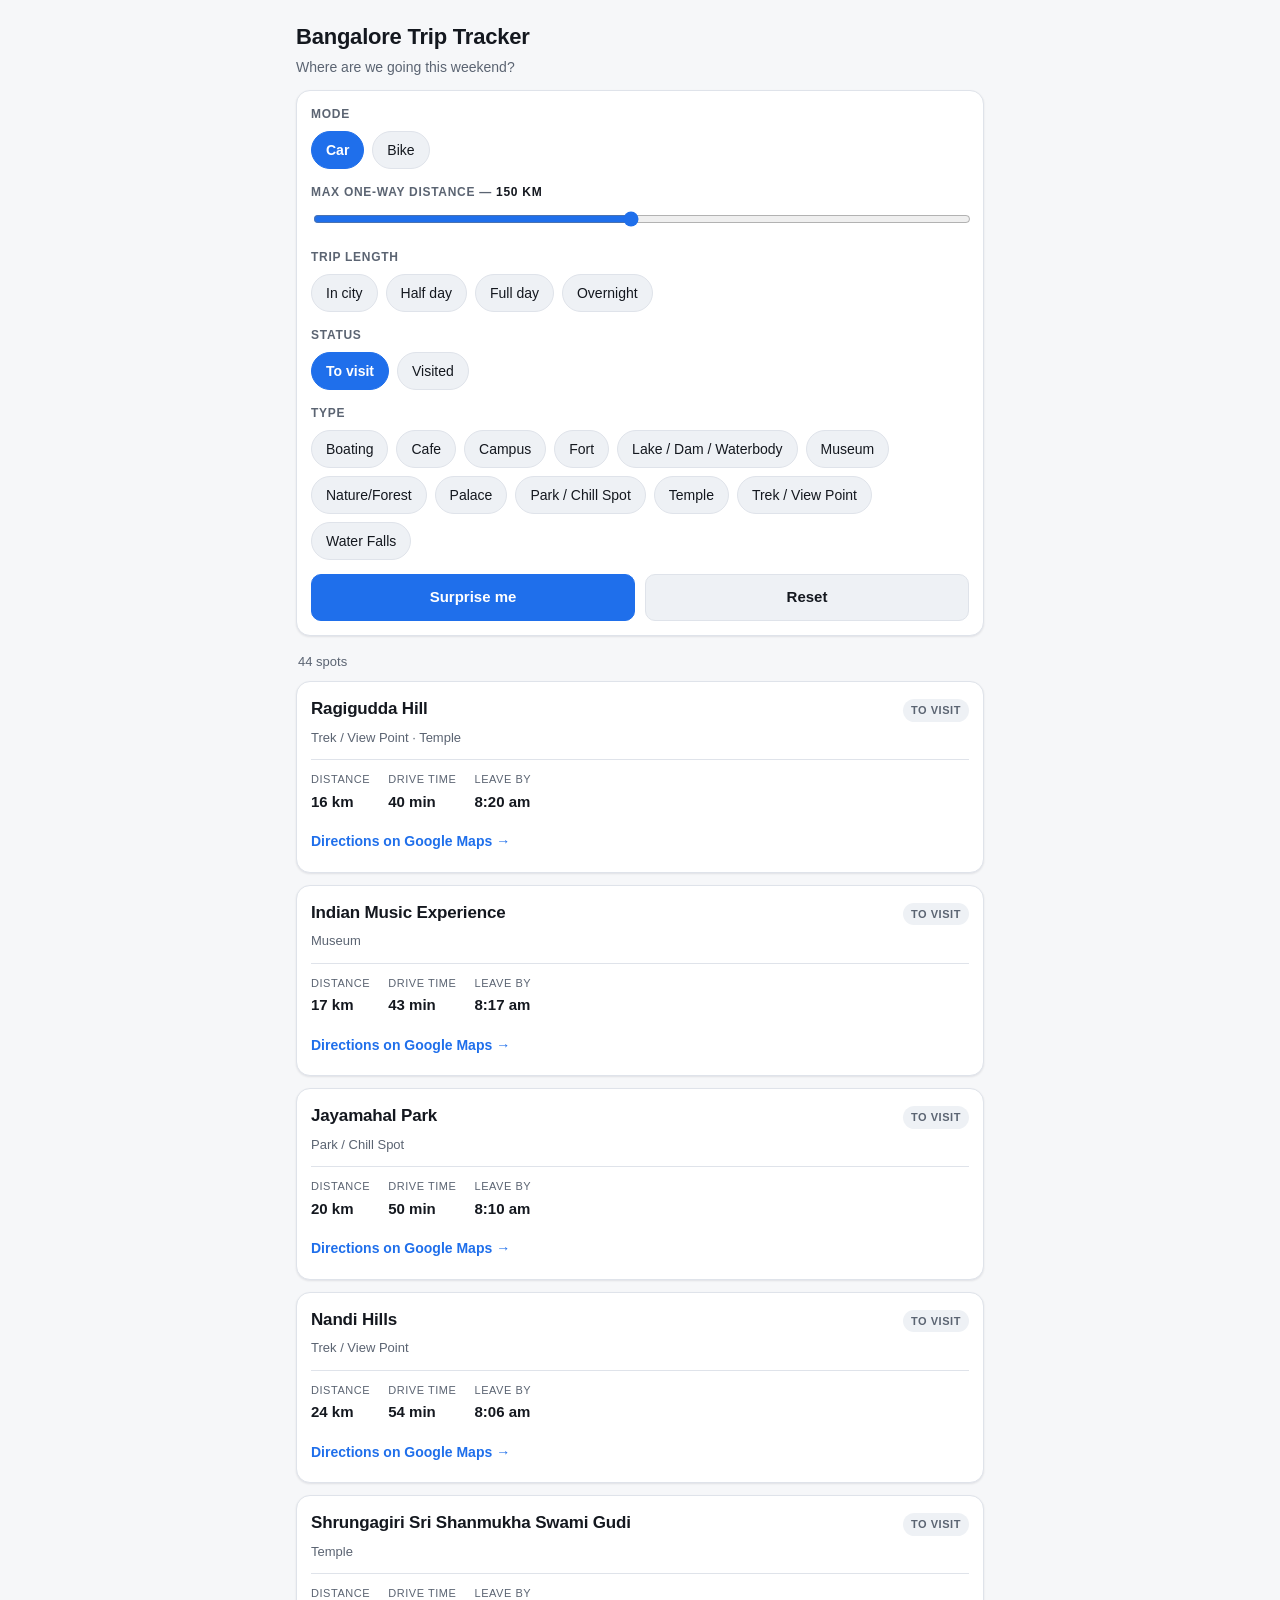
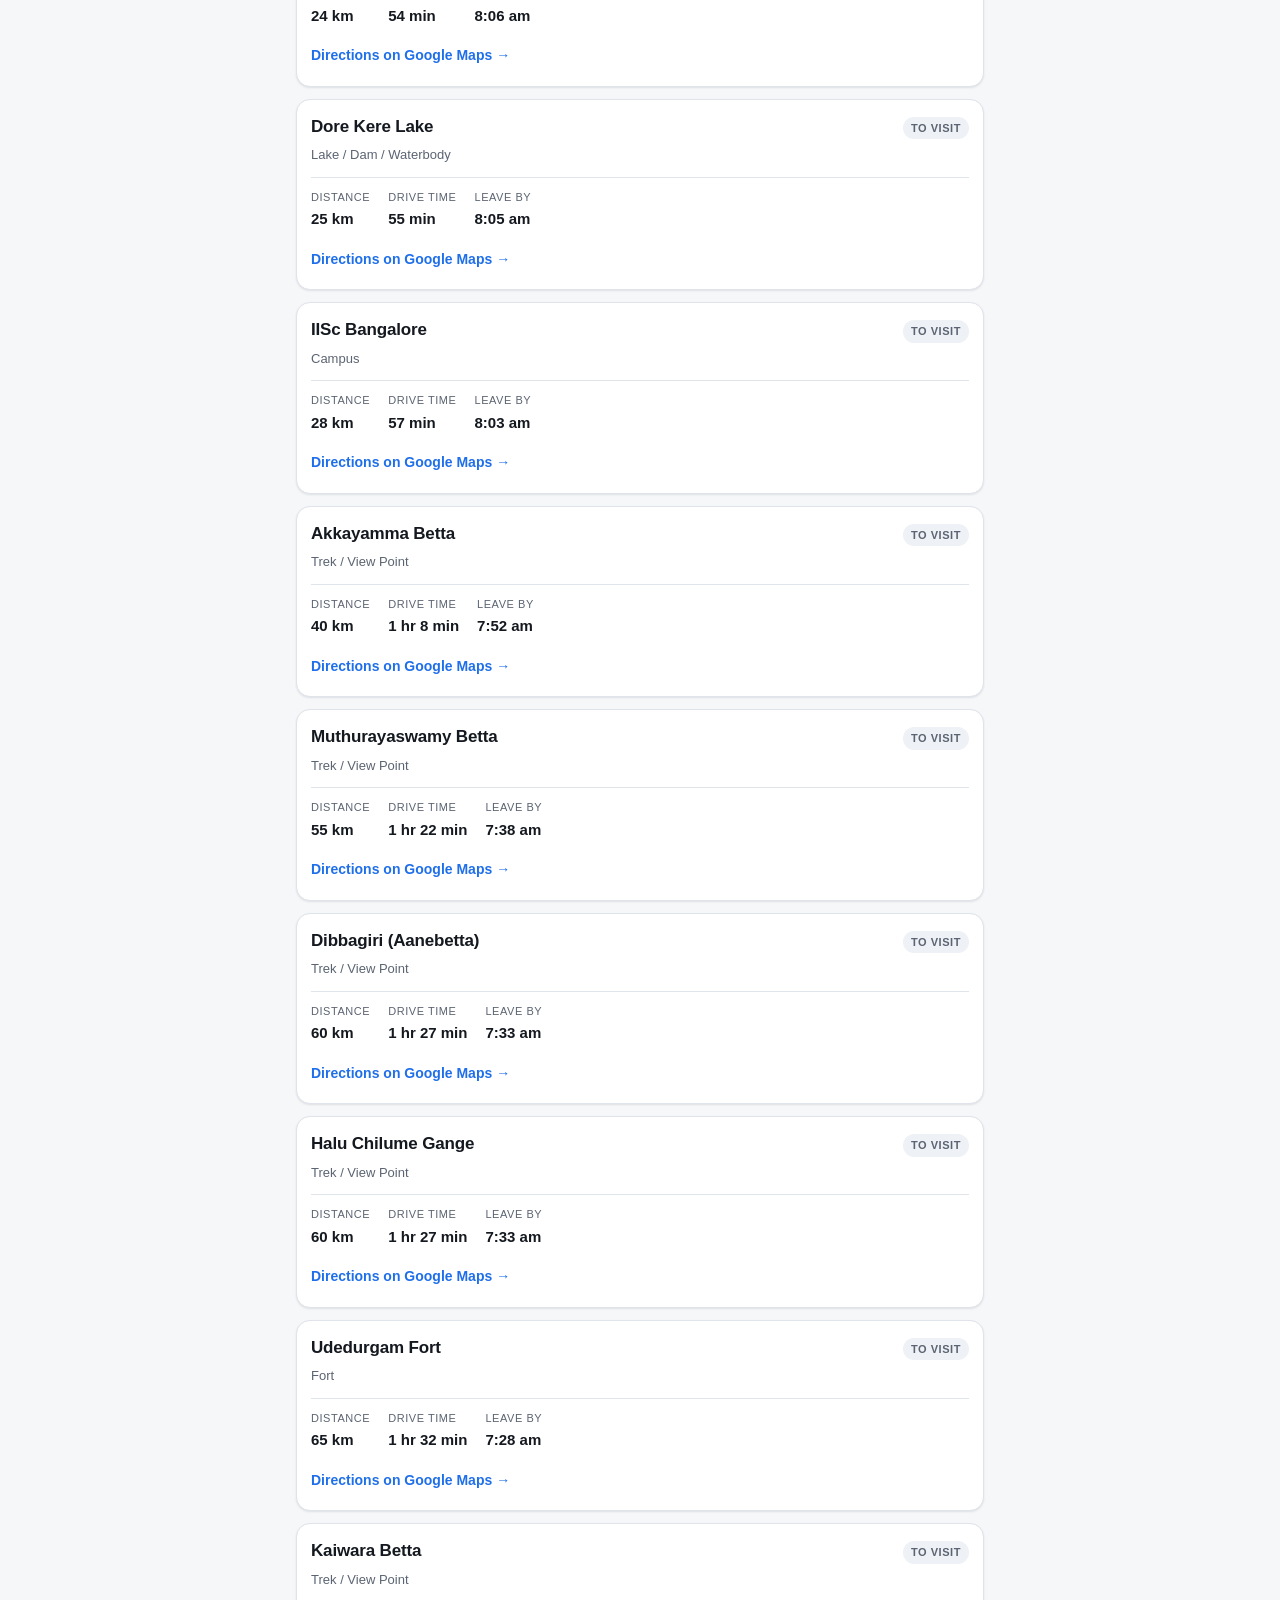
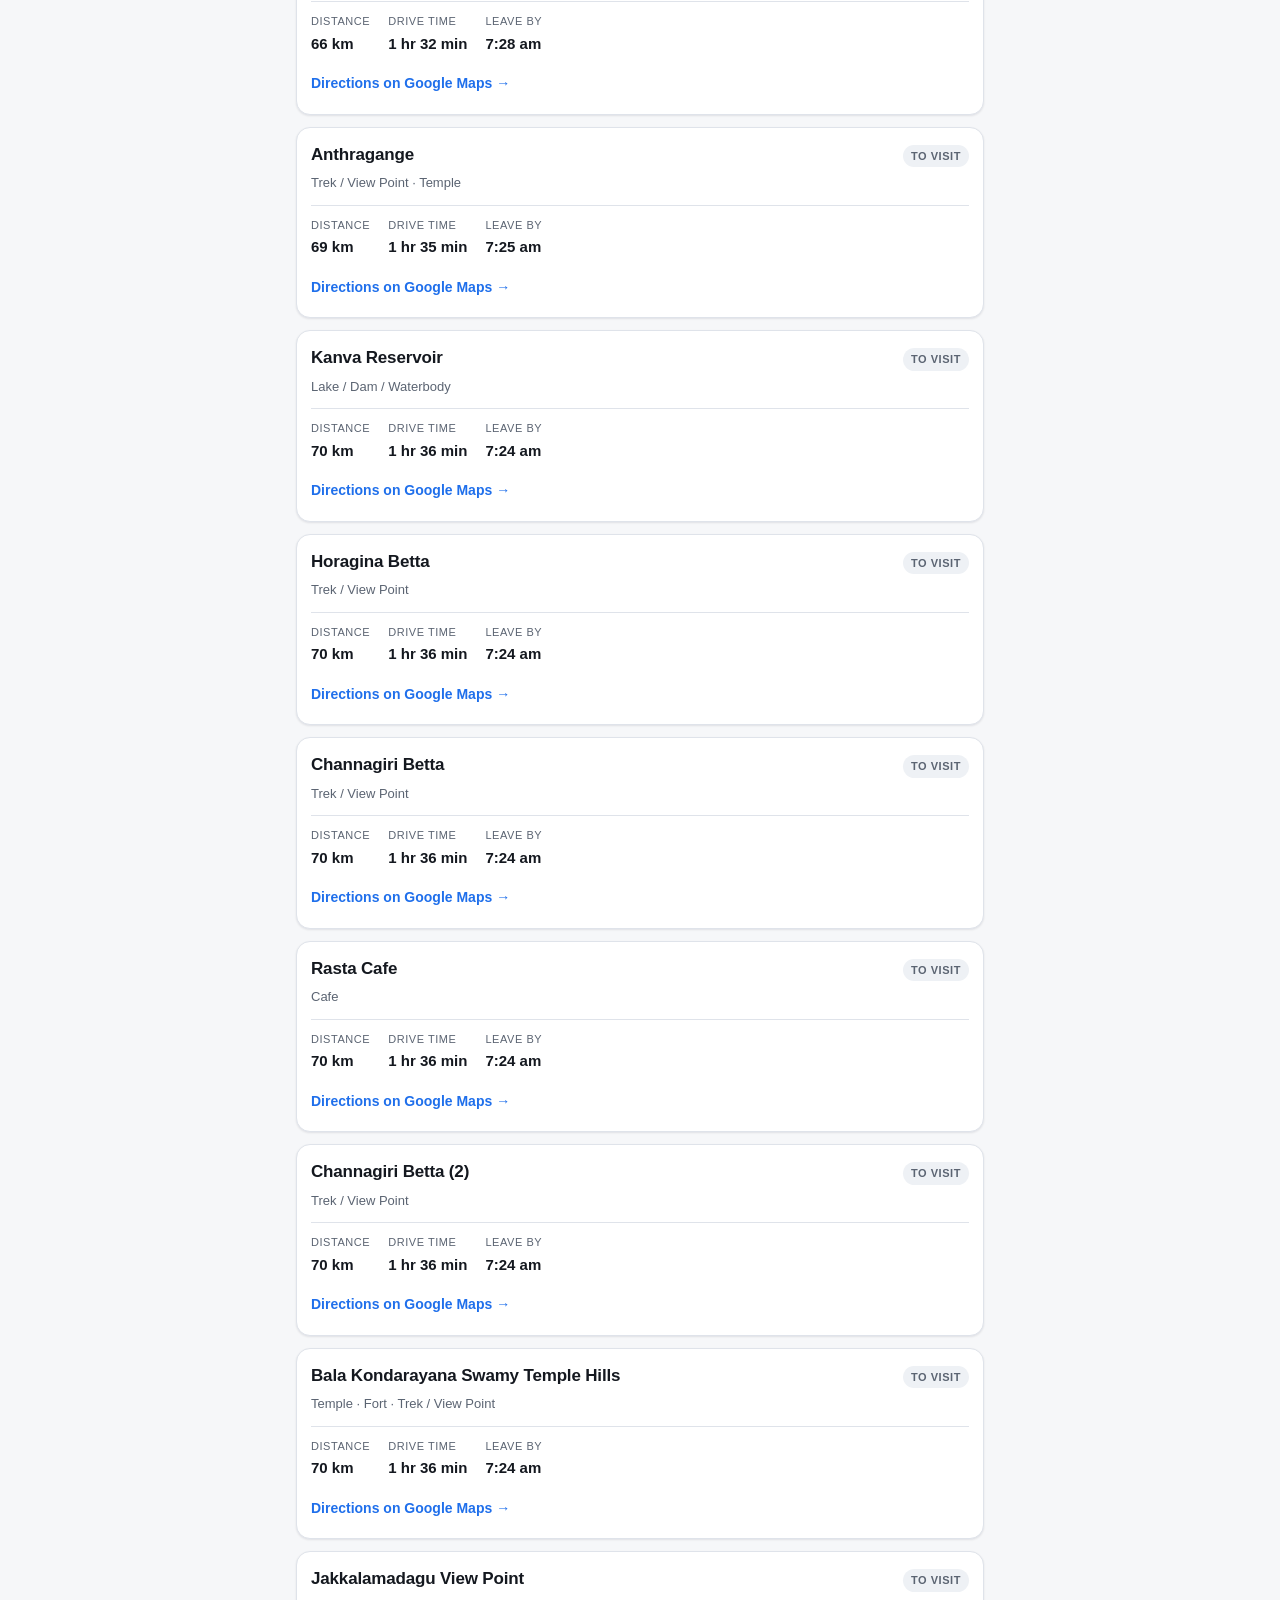
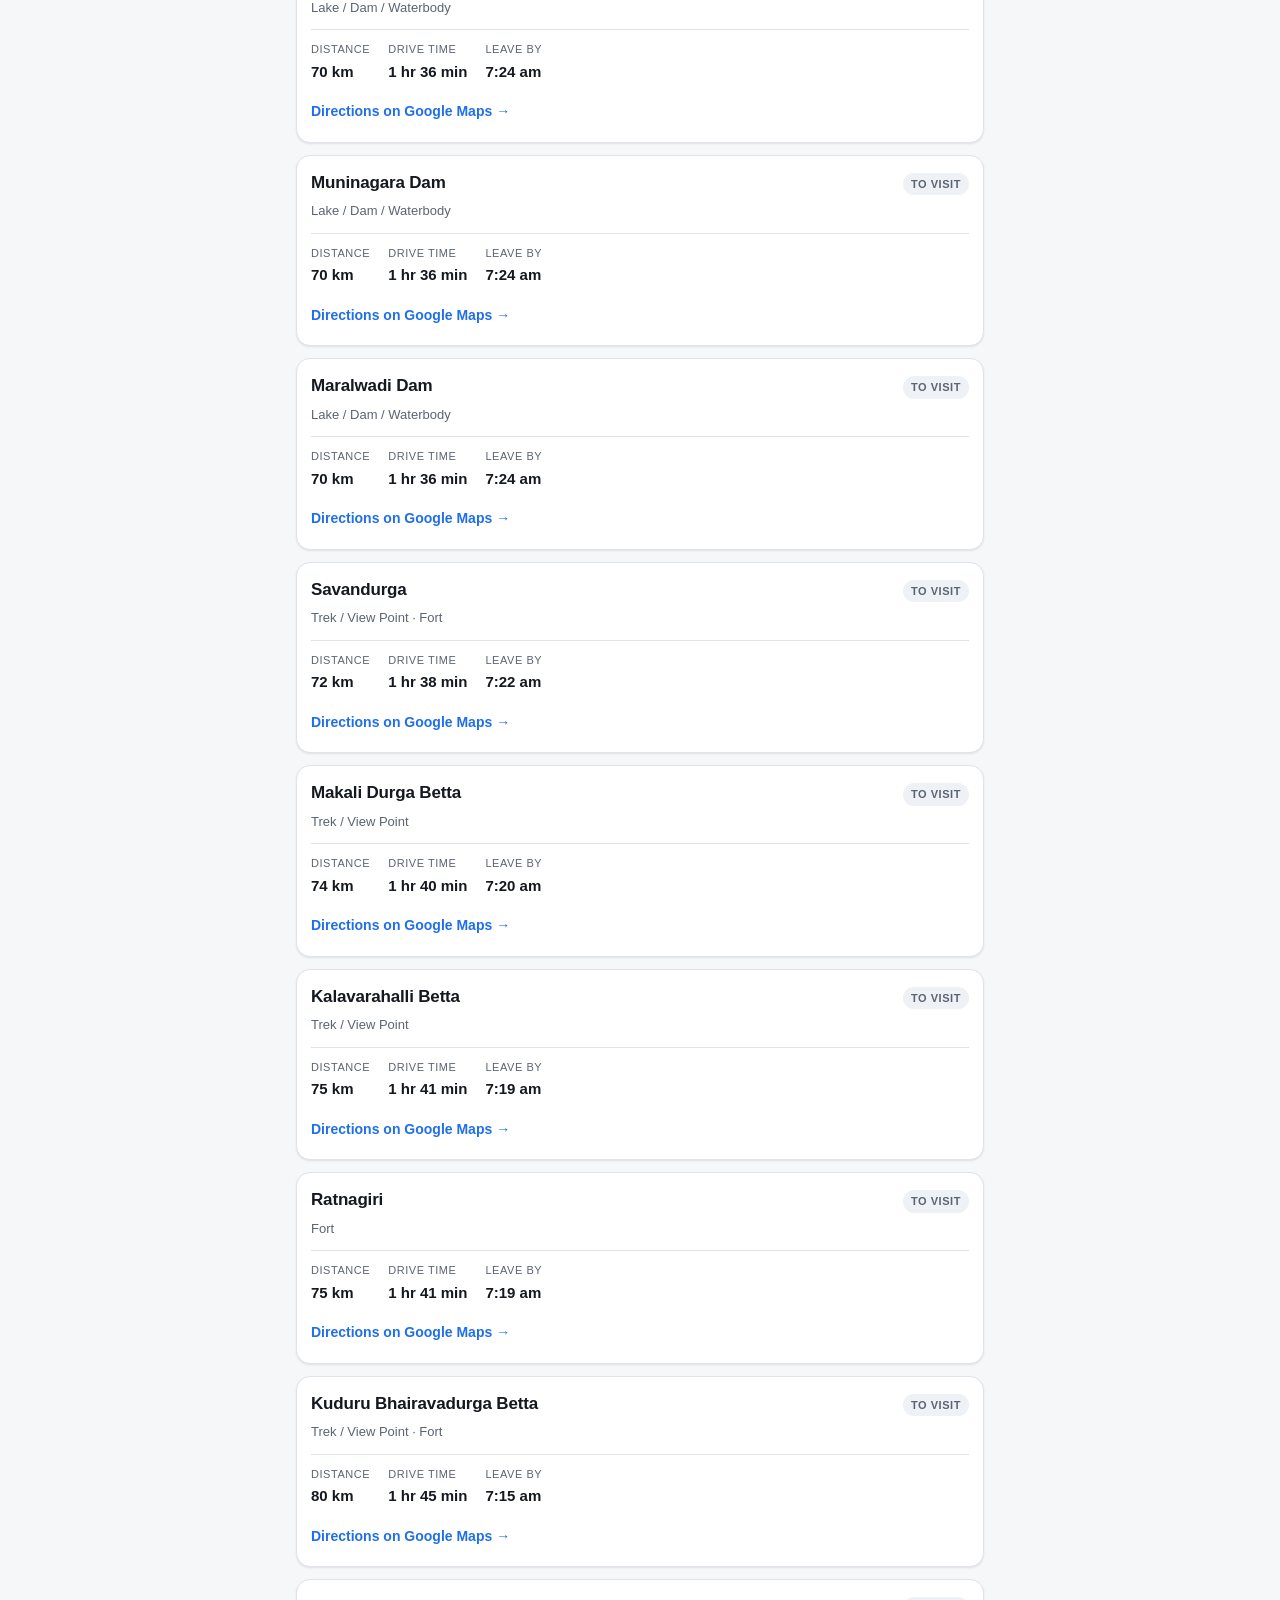
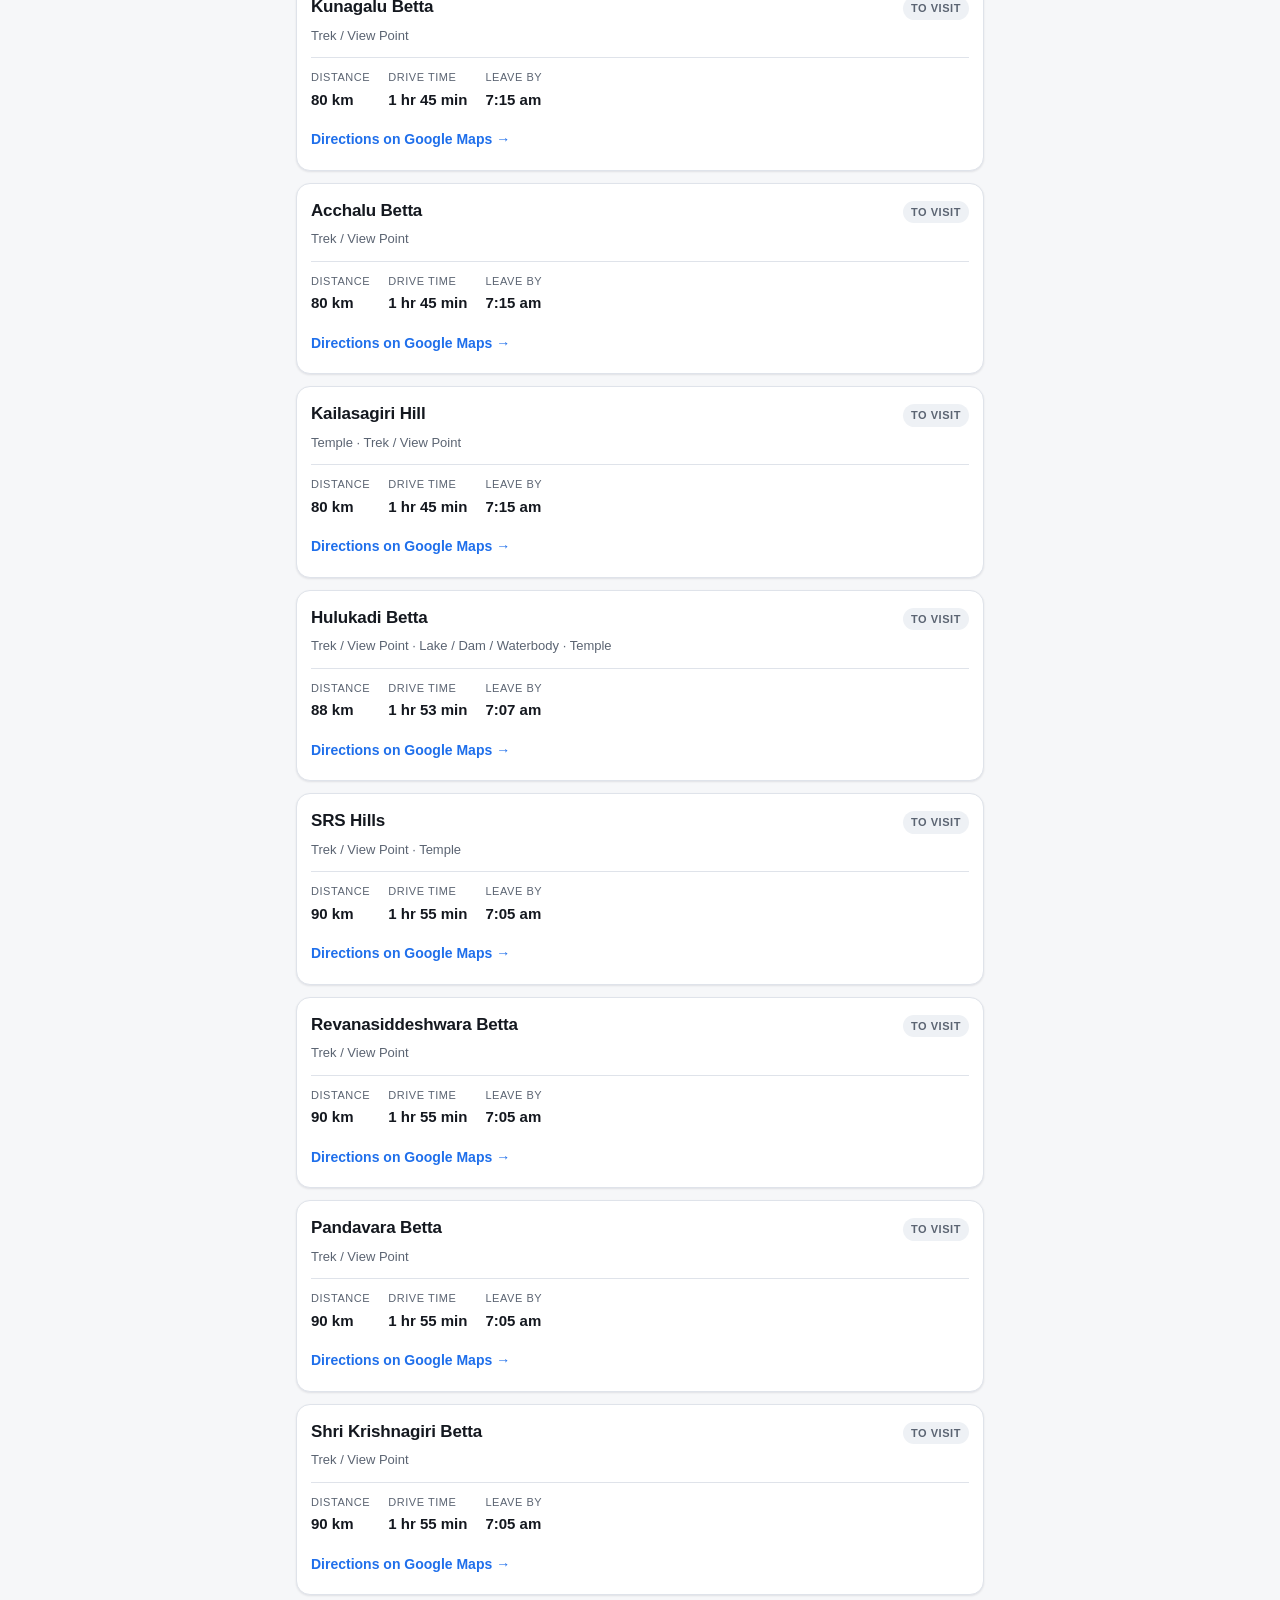
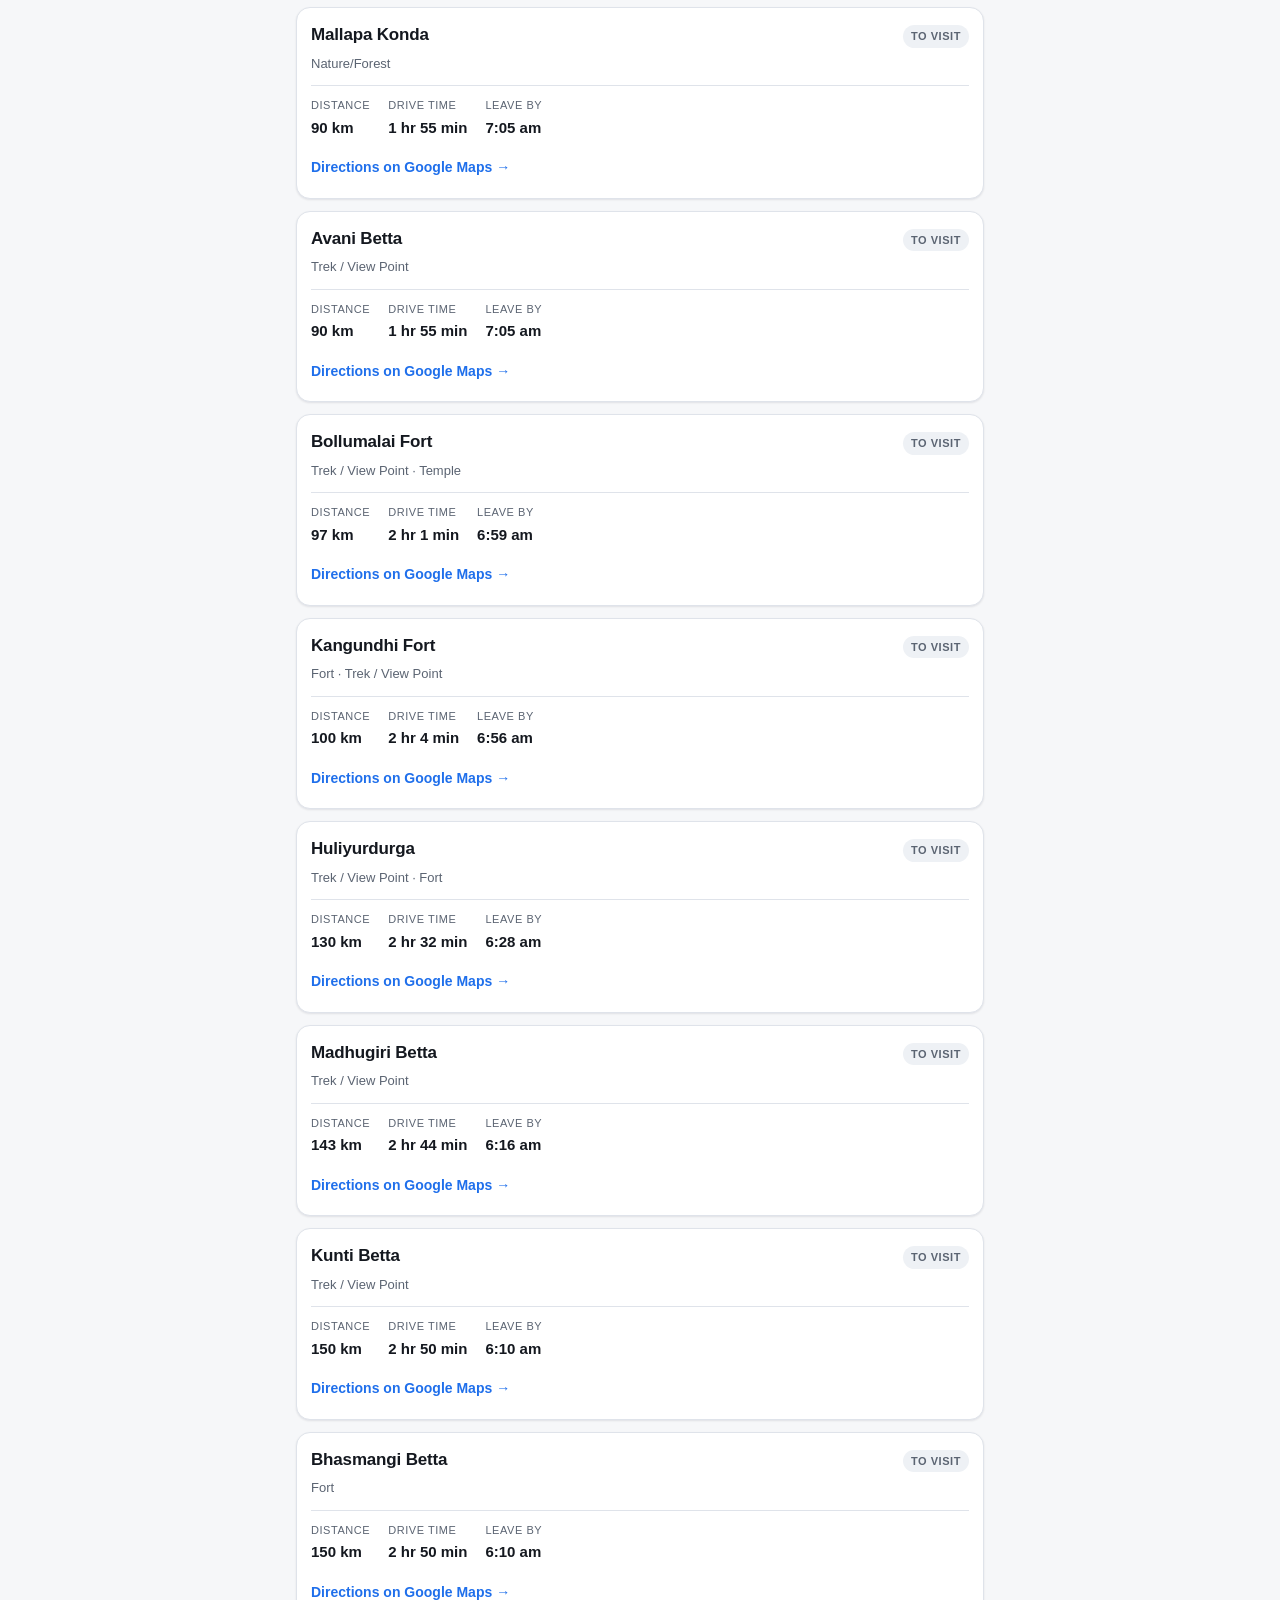
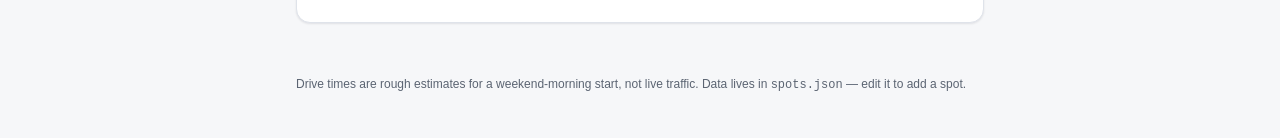
==== index.html @ 86e5db60 "Add mobile-friendly trip planner web app Static single-page app reading spots.json: car/bike mode pi" ====
<!doctype html>
<html lang="en">
<head>
<meta charset="utf-8">
<meta name="viewport" content="width=device-width, initial-scale=1, viewport-fit=cover">
<title>Bangalore Trip Tracker</title>
<meta name="description" content="Pick a day trip or weekend spot around Bangalore.">
<meta name="theme-color" content="#0f172a">
<style>
  :root {
    --bg: #f6f7f9;
    --surface: #ffffff;
    --surface-2: #eef1f5;
    --text: #14181f;
    --muted: #5b6472;
    --border: #dfe3ea;
    --accent: #1f6feb;
    --accent-text: #ffffff;
    --visited: #0f7b52;
    --visited-bg: #e3f5ec;
    --shadow: 0 1px 2px rgba(16, 24, 40, .06), 0 1px 3px rgba(16, 24, 40, .04);
  }
  @media (prefers-color-scheme: dark) {
    :root {
      --bg: #0f1115;
      --surface: #171a21;
      --surface-2: #21252e;
      --text: #e8ebf0;
      --muted: #9aa4b2;
      --border: #2b303a;
      --accent: #4c8dff;
      --accent-text: #0b0d11;
      --visited: #5fd6a4;
      --visited-bg: #14301f;
      --shadow: none;
    }
  }

  * { box-sizing: border-box; }
  html { -webkit-text-size-adjust: 100%; }
  body {
    margin: 0;
    background: var(--bg);
    color: var(--text);
    font: 16px/1.5 -apple-system, BlinkMacSystemFont, "Segoe UI", Roboto, "Helvetica Neue", Arial, sans-serif;
    padding-bottom: env(safe-area-inset-bottom);
  }

  header {
    padding: 20px 16px 12px;
    max-width: 720px;
    margin: 0 auto;
  }
  h1 { font-size: 22px; margin: 0 0 4px; letter-spacing: -.01em; }
  .sub { color: var(--muted); font-size: 14px; margin: 0; }

  main { max-width: 720px; margin: 0 auto; padding: 0 16px 40px; }

  .panel {
    background: var(--surface);
    border: 1px solid var(--border);
    border-radius: 14px;
    padding: 14px;
    margin-bottom: 16px;
    box-shadow: var(--shadow);
  }

  .field { margin-bottom: 14px; }
  .field:last-child { margin-bottom: 0; }
  .label {
    display: block;
    font-size: 12px;
    font-weight: 600;
    text-transform: uppercase;
    letter-spacing: .06em;
    color: var(--muted);
    margin-bottom: 8px;
  }

  .chips { display: flex; flex-wrap: wrap; gap: 8px; }
  .chip {
    appearance: none;
    font: inherit;
    font-size: 14px;
    line-height: 1;
    padding: 9px 14px;
    border-radius: 999px;
    border: 1px solid var(--border);
    background: var(--surface-2);
    color: var(--text);
    cursor: pointer;
    min-height: 38px;
  }
  .chip[aria-pressed="true"] {
    background: var(--accent);
    border-color: var(--accent);
    color: var(--accent-text);
    font-weight: 600;
  }
  .chip:focus-visible { outline: 2px solid var(--accent); outline-offset: 2px; }

  .row { display: flex; gap: 10px; flex-wrap: wrap; align-items: center; }
  .row > * { flex: 1 1 auto; }

  input[type="range"] { width: 100%; accent-color: var(--accent); }
  .range-val { font-variant-numeric: tabular-nums; font-weight: 600; color: var(--text); }

  .actions { display: flex; gap: 10px; }
  .btn {
    appearance: none;
    font: inherit;
    font-weight: 600;
    font-size: 15px;
    padding: 11px 16px;
    border-radius: 10px;
    border: 1px solid var(--border);
    background: var(--surface-2);
    color: var(--text);
    cursor: pointer;
    flex: 1;
    min-height: 44px;
  }
  .btn.primary { background: var(--accent); border-color: var(--accent); color: var(--accent-text); }
  .btn:focus-visible { outline: 2px solid var(--accent); outline-offset: 2px; }

  .count { font-size: 13px; color: var(--muted); margin: 0 0 10px 2px; }

  .cards { display: grid; gap: 12px; }

  .card {
    background: var(--surface);
    border: 1px solid var(--border);
    border-radius: 14px;
    padding: 14px;
    box-shadow: var(--shadow);
  }
  .card.pick { border-color: var(--accent); border-width: 2px; }

  .card-head { display: flex; gap: 10px; align-items: baseline; justify-content: space-between; }
  .card h2 { font-size: 17px; margin: 0; letter-spacing: -.01em; }
  .status {
    font-size: 11px;
    font-weight: 700;
    text-transform: uppercase;
    letter-spacing: .05em;
    padding: 3px 8px;
    border-radius: 999px;
    background: var(--surface-2);
    color: var(--muted);
    white-space: nowrap;
    flex: none;
  }
  .status.visited { background: var(--visited-bg); color: var(--visited); }

  .types { color: var(--muted); font-size: 13px; margin: 6px 0 0; }

  .stats {
    display: flex;
    gap: 18px;
    margin: 12px 0 0;
    padding: 11px 0 0;
    border-top: 1px solid var(--border);
    flex-wrap: wrap;
  }
  .stat { min-width: 0; }
  .stat .k {
    display: block;
    font-size: 11px;
    text-transform: uppercase;
    letter-spacing: .05em;
    color: var(--muted);
    margin-bottom: 2px;
  }
  .stat .v { font-size: 15px; font-weight: 600; font-variant-numeric: tabular-nums; }

  .notes { margin: 10px 0 0; font-size: 14px; color: var(--muted); }

  .maps {
    display: inline-flex;
    align-items: center;
    gap: 6px;
    margin-top: 12px;
    font-size: 14px;
    font-weight: 600;
    color: var(--accent);
    text-decoration: none;
    min-height: 32px;
  }
  .maps:hover { text-decoration: underline; }

  .empty, .error {
    text-align: center;
    padding: 32px 16px;
    color: var(--muted);
    font-size: 15px;
  }
  .error { color: #c2410c; }

  footer {
    max-width: 720px;
    margin: 0 auto;
    padding: 0 16px 32px;
    font-size: 12px;
    color: var(--muted);
    line-height: 1.6;
  }
</style>
</head>
<body>

<header>
  <h1>Bangalore Trip Tracker</h1>
  <p class="sub">Where are we going this weekend?</p>
</header>

<main>
  <div class="panel">
    <div class="field">
      <span class="label" id="lbl-mode">Mode</span>
      <div class="chips" id="mode" role="group" aria-labelledby="lbl-mode"></div>
    </div>

    <div class="field">
      <label class="label" for="dist">
        Max one-way distance — <span class="range-val" id="dist-val">150 km</span>
      </label>
      <input type="range" id="dist" min="10" max="300" step="10" value="150">
    </div>

    <div class="field">
      <span class="label" id="lbl-band">Trip length</span>
      <div class="chips" id="band" role="group" aria-labelledby="lbl-band"></div>
    </div>

    <div class="field">
      <span class="label" id="lbl-status">Status</span>
      <div class="chips" id="status" role="group" aria-labelledby="lbl-status"></div>
    </div>

    <div class="field">
      <span class="label" id="lbl-type">Type</span>
      <div class="chips" id="type" role="group" aria-labelledby="lbl-type"></div>
    </div>

    <div class="field actions">
      <button class="btn primary" id="surprise" type="button">Surprise me</button>
      <button class="btn" id="reset" type="button">Reset</button>
    </div>
  </div>

  <p class="count" id="count" role="status" aria-live="polite"></p>
  <div class="cards" id="cards"></div>
</main>

<footer>
  <p>
    Drive times are rough estimates for a weekend-morning start, not live traffic.
    Data lives in <code>spots.json</code> — edit it to add a spot.
  </p>
</footer>

<script>
(function () {
  "use strict";

  // Effective average speeds (km/h) for a weekend-morning start.
  // The first CITY_KM is city crawl; past that the highway opens up.
  // Bikes win in the city, cars win on the highway.
  var SPEEDS = {
    car:  { city: 24, highway: 65 },
    bike: { city: 30, highway: 50 }
  };
  var CITY_KM = 20;

  var BANDS = [
    { id: "in-city",  label: "In city" },
    { id: "half-day", label: "Half day" },
    { id: "full-day", label: "Full day" },
    { id: "overnight", label: "Overnight" }
  ];

  var state = {
    mode: "car",
    maxDist: 150,
    bands: new Set(),
    statuses: new Set(["to-visit"]),
    types: new Set(),
    pick: null
  };

  var spots = [];

  var el = {
    mode: document.getElementById("mode"),
    band: document.getElementById("band"),
    status: document.getElementById("status"),
    type: document.getElementById("type"),
    dist: document.getElementById("dist"),
    distVal: document.getElementById("dist-val"),
    cards: document.getElementById("cards"),
    count: document.getElementById("count"),
    surprise: document.getElementById("surprise"),
    reset: document.getElementById("reset")
  };

  function driveMinutes(km, mode) {
    var s = SPEEDS[mode];
    var cityKm = Math.min(km, CITY_KM);
    var highwayKm = Math.max(0, km - CITY_KM);
    return Math.round((cityKm / s.city) * 60 + (highwayKm / s.highway) * 60);
  }

  function formatDuration(mins) {
    var h = Math.floor(mins / 60);
    var m = mins % 60;
    if (h === 0) return m + " min";
    if (m === 0) return h + " hr";
    return h + " hr " + m + " min";
  }

  // Work back from a 9am arrival so there's daylight at the spot.
  function leaveBy(mins) {
    var arrive = 9 * 60;
    var depart = ((arrive - mins) % 1440 + 1440) % 1440;
    var h = Math.floor(depart / 60);
    var m = depart % 60;
    var suffix = h < 12 ? "am" : "pm";
    var h12 = h % 12 === 0 ? 12 : h % 12;
    return h12 + ":" + String(m).padStart(2, "0") + " " + suffix;
  }

  function mapsUrl(spot) {
    var q = spot.maps_query || spot.name;
    // two-wheeler routing is available in India and matches bike mode.
    var travel = state.mode === "bike" ? "two-wheeler" : "driving";
    return "https://www.google.com/maps/dir/?api=1&destination=" +
           encodeURIComponent(q) + "&travelmode=" + travel;
  }

  function makeChip(label, pressed) {
    var b = document.createElement("button");
    b.type = "button";
    b.className = "chip";
    b.textContent = label;
    b.setAttribute("aria-pressed", pressed ? "true" : "false");
    return b;
  }

  function buildSingle(container, options, key) {
    container.replaceChildren();
    options.forEach(function (opt) {
      var chip = makeChip(opt.label, state[key] === opt.id);
      chip.addEventListener("click", function () {
        state[key] = opt.id;
        state.pick = null;
        syncPressed(container, options, function (o) { return state[key] === o.id; });
        render();
      });
      container.appendChild(chip);
    });
  }

  function buildMulti(container, options, set) {
    container.replaceChildren();
    options.forEach(function (opt) {
      var chip = makeChip(opt.label, set.has(opt.id));
      chip.addEventListener("click", function () {
        if (set.has(opt.id)) set.delete(opt.id); else set.add(opt.id);
        state.pick = null;
        syncPressed(container, options, function (o) { return set.has(o.id); });
        render();
      });
      container.appendChild(chip);
    });
  }

  function syncPressed(container, options, isOn) {
    Array.prototype.forEach.call(container.children, function (chip, i) {
      chip.setAttribute("aria-pressed", isOn(options[i]) ? "true" : "false");
    });
  }

  function matches(spot) {
    if (spot.distance_km > state.maxDist) return false;
    if (state.bands.size && !state.bands.has(spot.distance_band)) return false;
    if (state.statuses.size && !state.statuses.has(spot.status)) return false;
    if (state.types.size) {
      var hit = (spot.types || []).some(function (t) { return state.types.has(t); });
      if (!hit) return false;
    }
    return true;
  }

  function card(spot, isPick) {
    var mins = driveMinutes(spot.distance_km, state.mode);

    var node = document.createElement("article");
    node.className = "card" + (isPick ? " pick" : "");

    var head = document.createElement("div");
    head.className = "card-head";
    var h2 = document.createElement("h2");
    h2.textContent = spot.name;
    var status = document.createElement("span");
    status.className = "status" + (spot.status === "visited" ? " visited" : "");
    status.textContent = spot.status === "visited" ? "Visited" : "To visit";
    head.append(h2, status);

    var types = document.createElement("p");
    types.className = "types";
    types.textContent = (spot.types || []).join(" · ");

    var stats = document.createElement("div");
    stats.className = "stats";
    [
      ["Distance", spot.distance_km + " km"],
      [state.mode === "car" ? "Drive time" : "Ride time", formatDuration(mins)],
      ["Leave by", leaveBy(mins)]
    ].forEach(function (pair) {
      var s = document.createElement("div");
      s.className = "stat";
      var k = document.createElement("span");
      k.className = "k";
      k.textContent = pair[0];
      var v = document.createElement("span");
      v.className = "v";
      v.textContent = pair[1];
      s.append(k, v);
      stats.appendChild(s);
    });

    node.append(head, types, stats);

    if (spot.notes) {
      var notes = document.createElement("p");
      notes.className = "notes";
      notes.textContent = spot.notes;
      node.appendChild(notes);
    }

    var link = document.createElement("a");
    link.className = "maps";
    link.href = mapsUrl(spot);
    link.target = "_blank";
    link.rel = "noopener";
    link.textContent = "Directions on Google Maps →";
    node.appendChild(link);

    return node;
  }

  function render() {
    var list = spots.filter(matches);
    list.sort(function (a, b) { return a.distance_km - b.distance_km; });

    if (state.pick && !list.some(function (s) { return s.id === state.pick; })) {
      state.pick = null;
    }

    el.cards.replaceChildren();

    if (!list.length) {
      el.count.textContent = "";
      var empty = document.createElement("p");
      empty.className = "empty";
      empty.textContent = "No spots match. Try widening the distance or clearing a filter.";
      el.cards.appendChild(empty);
      return;
    }

    if (state.pick) {
      var picked = list.find(function (s) { return s.id === state.pick; });
      el.count.textContent = "Your pick — " + list.length + " matched";
      el.cards.appendChild(card(picked, true));
      return;
    }

    el.count.textContent = list.length + (list.length === 1 ? " spot" : " spots");
    var frag = document.createDocumentFragment();
    list.forEach(function (s) { frag.appendChild(card(s, false)); });
    el.cards.appendChild(frag);
  }

  function buildChips() {
    var allTypes = [...new Set(spots.flatMap(function (s) { return s.types || []; }))].sort();

    buildSingle(el.mode, [{ id: "car", label: "Car" }, { id: "bike", label: "Bike" }], "mode");
    buildMulti(el.band, BANDS, state.bands);
    buildMulti(el.status, [
      { id: "to-visit", label: "To visit" },
      { id: "visited", label: "Visited" }
    ], state.statuses);
    buildMulti(el.type, allTypes.map(function (t) { return { id: t, label: t }; }), state.types);
  }

  function init(data) {
    spots = data.spots || [];
    buildChips();

    el.dist.addEventListener("input", function () {
      state.maxDist = Number(el.dist.value);
      el.distVal.textContent = state.maxDist + " km";
      state.pick = null;
      render();
    });

    el.surprise.addEventListener("click", function () {
      var list = spots.filter(matches);
      if (!list.length) return;
      state.pick = list[Math.floor(Math.random() * list.length)].id;
      render();
      window.scrollTo({ top: el.cards.offsetTop - 12, behavior: "smooth" });
    });

    el.reset.addEventListener("click", function () {
      state.mode = "car";
      state.maxDist = 150;
      state.bands.clear();
      state.statuses = new Set(["to-visit"]);
      state.types.clear();
      state.pick = null;
      el.dist.value = 150;
      el.distVal.textContent = "150 km";
      buildChips();
      render();
    });

    render();
  }

  fetch("spots.json")
    .then(function (r) {
      if (!r.ok) throw new Error("HTTP " + r.status);
      return r.json();
    })
    .then(init)
    .catch(function () {
      el.cards.replaceChildren();
      var p = document.createElement("p");
      p.className = "error";
      p.textContent = "Could not load spots.json. If you opened this file directly, run a local web server instead.";
      el.cards.appendChild(p);
    });
})();
</script>

</body>
</html>
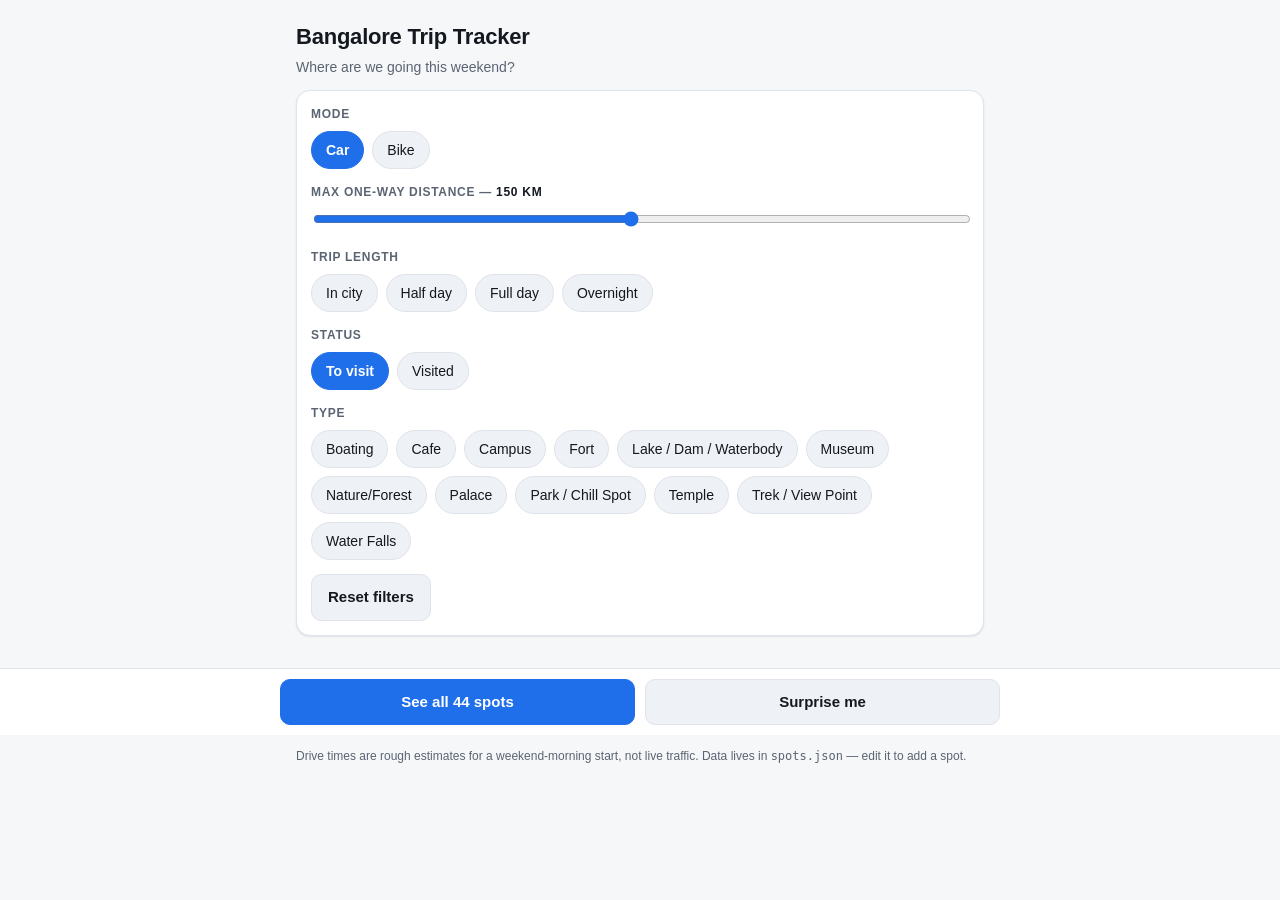
==== commit 7ffe3424: "Split app into filters, list and pick screens The single-page layout buried the results under a tall" ====
--- a/index.html
+++ b/index.html
@@ -43,7 +43,6 @@
     background: var(--bg);
     color: var(--text);
     font: 16px/1.5 -apple-system, BlinkMacSystemFont, "Segoe UI", Roboto, "Helvetica Neue", Arial, sans-serif;
-    padding-bottom: env(safe-area-inset-bottom);
   }
 
   header {
@@ -122,6 +121,13 @@
   }
   .btn.primary { background: var(--accent); border-color: var(--accent); color: var(--accent-text); }
   .btn:focus-visible { outline: 2px solid var(--accent); outline-offset: 2px; }
+  .btn:disabled {
+    opacity: .45;
+    cursor: not-allowed;
+    background: var(--surface-2);
+    border-color: var(--border);
+    color: var(--muted);
+  }
 
   .count { font-size: 13px; color: var(--muted); margin: 0 0 10px 2px; }
 
@@ -204,53 +210,162 @@
     color: var(--muted);
     line-height: 1.6;
   }
+
+  /* Sticky action dock on the filters screen. */
+  .dock {
+    position: sticky;
+    bottom: 0;
+    background: var(--surface);
+    border-top: 1px solid var(--border);
+    padding: 10px 16px calc(10px + env(safe-area-inset-bottom));
+  }
+  .dock-inner {
+    max-width: 720px;
+    margin: 0 auto;
+    display: flex;
+    gap: 10px;
+  }
+  /* Leave room so the dock never covers the last filter. */
+  #view-filters main { padding-bottom: 16px; }
+
+  /* Sticky header on the list / pick screens. */
+  .topbar {
+    position: sticky;
+    top: 0;
+    z-index: 10;
+    background: var(--surface);
+    border-bottom: 1px solid var(--border);
+    padding: 10px 16px;
+    padding-top: calc(10px + env(safe-area-inset-top));
+  }
+  .topbar-inner {
+    max-width: 720px;
+    margin: 0 auto;
+    display: flex;
+    align-items: center;
+    gap: 12px;
+  }
+  .back {
+    appearance: none;
+    font: inherit;
+    font-size: 15px;
+    font-weight: 600;
+    color: var(--accent);
+    background: none;
+    border: 0;
+    padding: 6px 8px 6px 0;
+    cursor: pointer;
+    min-height: 40px;
+    display: inline-flex;
+    align-items: center;
+    gap: 4px;
+    flex: none;
+  }
+  .back span { font-size: 24px; line-height: 1; }
+  .back:focus-visible { outline: 2px solid var(--accent); outline-offset: 2px; border-radius: 6px; }
+  .topbar-title {
+    font-size: 15px;
+    font-weight: 600;
+    font-variant-numeric: tabular-nums;
+  }
+  .applied {
+    max-width: 720px;
+    margin: 2px auto 0;
+    font-size: 12px;
+    color: var(--muted);
+  }
+  .applied:empty { display: none; }
+
+  #view-list main, #view-pick main { padding-top: 14px; }
 </style>
 </head>
 <body>
 
-<header>
-  <h1>Bangalore Trip Tracker</h1>
-  <p class="sub">Where are we going this weekend?</p>
-</header>
-
-<main>
-  <div class="panel">
-    <div class="field">
-      <span class="label" id="lbl-mode">Mode</span>
-      <div class="chips" id="mode" role="group" aria-labelledby="lbl-mode"></div>
+<!-- ============ Screen 1: filters ============ -->
+<section id="view-filters">
+  <header>
+    <h1>Bangalore Trip Tracker</h1>
+    <p class="sub">Where are we going this weekend?</p>
+  </header>
+
+  <main>
+    <div class="panel">
+      <div class="field">
+        <span class="label" id="lbl-mode">Mode</span>
+        <div class="chips" id="mode" role="group" aria-labelledby="lbl-mode"></div>
+      </div>
+
+      <div class="field">
+        <label class="label" for="dist">
+          Max one-way distance — <span class="range-val" id="dist-val">150 km</span>
+        </label>
+        <input type="range" id="dist" min="10" max="300" step="10" value="150">
+      </div>
+
+      <div class="field">
+        <span class="label" id="lbl-band">Trip length</span>
+        <div class="chips" id="band" role="group" aria-labelledby="lbl-band"></div>
+      </div>
+
+      <div class="field">
+        <span class="label" id="lbl-status">Status</span>
+        <div class="chips" id="status" role="group" aria-labelledby="lbl-status"></div>
+      </div>
+
+      <div class="field">
+        <span class="label" id="lbl-type">Type</span>
+        <div class="chips" id="type" role="group" aria-labelledby="lbl-type"></div>
+      </div>
+
+      <div class="field">
+        <button class="btn" id="reset" type="button">Reset filters</button>
+      </div>
     </div>
-
-    <div class="field">
-      <label class="label" for="dist">
-        Max one-way distance — <span class="range-val" id="dist-val">150 km</span>
-      </label>
-      <input type="range" id="dist" min="10" max="300" step="10" value="150">
-    </div>
-
-    <div class="field">
-      <span class="label" id="lbl-band">Trip length</span>
-      <div class="chips" id="band" role="group" aria-labelledby="lbl-band"></div>
-    </div>
-
-    <div class="field">
-      <span class="label" id="lbl-status">Status</span>
-      <div class="chips" id="status" role="group" aria-labelledby="lbl-status"></div>
-    </div>
-
-    <div class="field">
-      <span class="label" id="lbl-type">Type</span>
-      <div class="chips" id="type" role="group" aria-labelledby="lbl-type"></div>
-    </div>
-
-    <div class="field actions">
-      <button class="btn primary" id="surprise" type="button">Surprise me</button>
-      <button class="btn" id="reset" type="button">Reset</button>
+  </main>
+
+  <!-- sticky footer bar so the primary actions are always reachable -->
+  <div class="dock">
+    <div class="dock-inner">
+      <button class="btn primary" id="show-list" type="button">See all spots</button>
+      <button class="btn" id="surprise" type="button">Surprise me</button>
     </div>
   </div>
-
-  <p class="count" id="count" role="status" aria-live="polite"></p>
-  <div class="cards" id="cards"></div>
-</main>
+</section>
+
+<!-- ============ Screen 2: full list ============ -->
+<section id="view-list" hidden>
+  <div class="topbar">
+    <div class="topbar-inner">
+      <button class="back" id="back-from-list" type="button" aria-label="Back to filters">
+        <span aria-hidden="true">‹</span> Filters
+      </button>
+      <span class="topbar-title" id="list-count" role="status" aria-live="polite"></span>
+    </div>
+    <p class="applied" id="list-applied"></p>
+  </div>
+  <main>
+    <div class="cards" id="cards"></div>
+  </main>
+</section>
+
+<!-- ============ Screen 3: surprise pick ============ -->
+<section id="view-pick" hidden>
+  <div class="topbar">
+    <div class="topbar-inner">
+      <button class="back" id="back-from-pick" type="button" aria-label="Back to filters">
+        <span aria-hidden="true">‹</span> Filters
+      </button>
+      <span class="topbar-title">Your pick</span>
+    </div>
+  </div>
+  <main>
+    <div class="cards" id="pick-card"></div>
+    <div class="actions" style="margin-top:14px">
+      <button class="btn primary" id="again" type="button">Pick again</button>
+      <button class="btn" id="pick-to-list" type="button">See all</button>
+    </div>
+  </main>
+</section>
 
 <footer>
   <p>
@@ -298,9 +413,18 @@
     dist: document.getElementById("dist"),
     distVal: document.getElementById("dist-val"),
     cards: document.getElementById("cards"),
-    count: document.getElementById("count"),
+    pickCard: document.getElementById("pick-card"),
+    listCount: document.getElementById("list-count"),
+    listApplied: document.getElementById("list-applied"),
     surprise: document.getElementById("surprise"),
-    reset: document.getElementById("reset")
+    showList: document.getElementById("show-list"),
+    reset: document.getElementById("reset"),
+    again: document.getElementById("again"),
+    views: {
+      filters: document.getElementById("view-filters"),
+      list: document.getElementById("view-list"),
+      pick: document.getElementById("view-pick")
+    }
   };
 
   function driveMinutes(km, mode) {
@@ -449,36 +573,88 @@
     return node;
   }
 
+  function plural(n) { return n + (n === 1 ? " spot" : " spots"); }
+
+  // Plain-English summary of what's filtering the list, for the list header.
+  function appliedSummary(n) {
+    var parts = ["under " + state.maxDist + " km"];
+    if (state.statuses.size === 1) {
+      parts.push(state.statuses.has("visited") ? "visited" : "not visited yet");
+    }
+    if (state.bands.size) {
+      parts.push(BANDS.filter(function (b) { return state.bands.has(b.id); })
+        .map(function (b) { return b.label.toLowerCase(); }).join(" or "));
+    }
+    if (state.types.size) parts.push([...state.types].join(" or "));
+    return "By " + (state.mode === "car" ? "car" : "bike") + " · " + parts.join(" · ");
+  }
+
+  function currentView() {
+    var h = (location.hash || "").replace(/^#/, "");
+    return (h === "list" || h === "pick") ? h : "filters";
+  }
+
+  function go(view) {
+    if (currentView() === view) render();
+    else location.hash = (view === "filters") ? "" : view;
+  }
+
+  function matchingList() {
+    return spots.filter(matches).sort(function (a, b) {
+      return a.distance_km - b.distance_km;
+    });
+  }
+
+  function emptyNote() {
+    var p = document.createElement("p");
+    p.className = "empty";
+    p.textContent = "No spots match. Go back and widen the distance or clear a filter.";
+    return p;
+  }
+
   function render() {
-    var list = spots.filter(matches);
-    list.sort(function (a, b) { return a.distance_km - b.distance_km; });
-
+    var view = currentView();
+    var list = matchingList();
+
+    // A pick only stays valid while it still matches the filters.
     if (state.pick && !list.some(function (s) { return s.id === state.pick; })) {
       state.pick = null;
     }
-
-    el.cards.replaceChildren();
-
-    if (!list.length) {
-      el.count.textContent = "";
-      var empty = document.createElement("p");
-      empty.className = "empty";
-      empty.textContent = "No spots match. Try widening the distance or clearing a filter.";
-      el.cards.appendChild(empty);
-      return;
-    }
-
-    if (state.pick) {
+    // Landing on #pick directly (reload, shared link) with nothing chosen.
+    if (view === "pick" && !state.pick) {
+      if (!list.length) { go("filters"); return; }
+      state.pick = list[Math.floor(Math.random() * list.length)].id;
+    }
+
+    Object.keys(el.views).forEach(function (k) {
+      el.views[k].hidden = (k !== view);
+    });
+
+    // --- filters screen: the primary button carries the live count ---
+    el.showList.textContent = list.length ? "See all " + plural(list.length) : "No spots match";
+    el.showList.disabled = !list.length;
+    el.surprise.disabled = !list.length;
+
+    // --- list screen ---
+    if (view === "list") {
+      el.listCount.textContent = plural(list.length);
+      el.listApplied.textContent = list.length ? appliedSummary(list.length) : "";
+      el.cards.replaceChildren();
+      if (!list.length) {
+        el.cards.appendChild(emptyNote());
+      } else {
+        var frag = document.createDocumentFragment();
+        list.forEach(function (s) { frag.appendChild(card(s, false)); });
+        el.cards.appendChild(frag);
+      }
+    }
+
+    // --- pick screen ---
+    if (view === "pick") {
       var picked = list.find(function (s) { return s.id === state.pick; });
-      el.count.textContent = "Your pick — " + list.length + " matched";
-      el.cards.appendChild(card(picked, true));
-      return;
-    }
-
-    el.count.textContent = list.length + (list.length === 1 ? " spot" : " spots");
-    var frag = document.createDocumentFragment();
-    list.forEach(function (s) { frag.appendChild(card(s, false)); });
-    el.cards.appendChild(frag);
+      el.pickCard.replaceChildren(picked ? card(picked, true) : emptyNote());
+      el.again.disabled = list.length < 2;
+    }
   }
 
   function buildChips() {
@@ -504,12 +680,41 @@
       render();
     });
 
+    function pickRandom() {
+      var list = matchingList();
+      if (!list.length) return false;
+      // With more than one option, never repeat the spot already showing.
+      var choices = list.length > 1
+        ? list.filter(function (s) { return s.id !== state.pick; })
+        : list;
+      state.pick = choices[Math.floor(Math.random() * choices.length)].id;
+      return true;
+    }
+
     el.surprise.addEventListener("click", function () {
-      var list = spots.filter(matches);
-      if (!list.length) return;
-      state.pick = list[Math.floor(Math.random() * list.length)].id;
+      if (pickRandom()) go("pick");
+    });
+
+    el.again.addEventListener("click", function () {
+      if (pickRandom()) render();
+    });
+
+    document.getElementById("show-list").addEventListener("click", function () {
+      go("list");
+    });
+    document.getElementById("pick-to-list").addEventListener("click", function () {
+      go("list");
+    });
+    document.getElementById("back-from-list").addEventListener("click", function () {
+      go("filters");
+    });
+    document.getElementById("back-from-pick").addEventListener("click", function () {
+      go("filters");
+    });
+
+    window.addEventListener("hashchange", function () {
       render();
-      window.scrollTo({ top: el.cards.offsetTop - 12, behavior: "smooth" });
+      window.scrollTo(0, 0);
     });
 
     el.reset.addEventListener("click", function () {
@@ -535,11 +740,11 @@
     })
     .then(init)
     .catch(function () {
-      el.cards.replaceChildren();
+      // Show this on the filters screen — it's the one that's visible on load.
       var p = document.createElement("p");
       p.className = "error";
       p.textContent = "Could not load spots.json. If you opened this file directly, run a local web server instead.";
-      el.cards.appendChild(p);
+      el.views.filters.querySelector("main").replaceChildren(p);
     });
 })();
 </script>
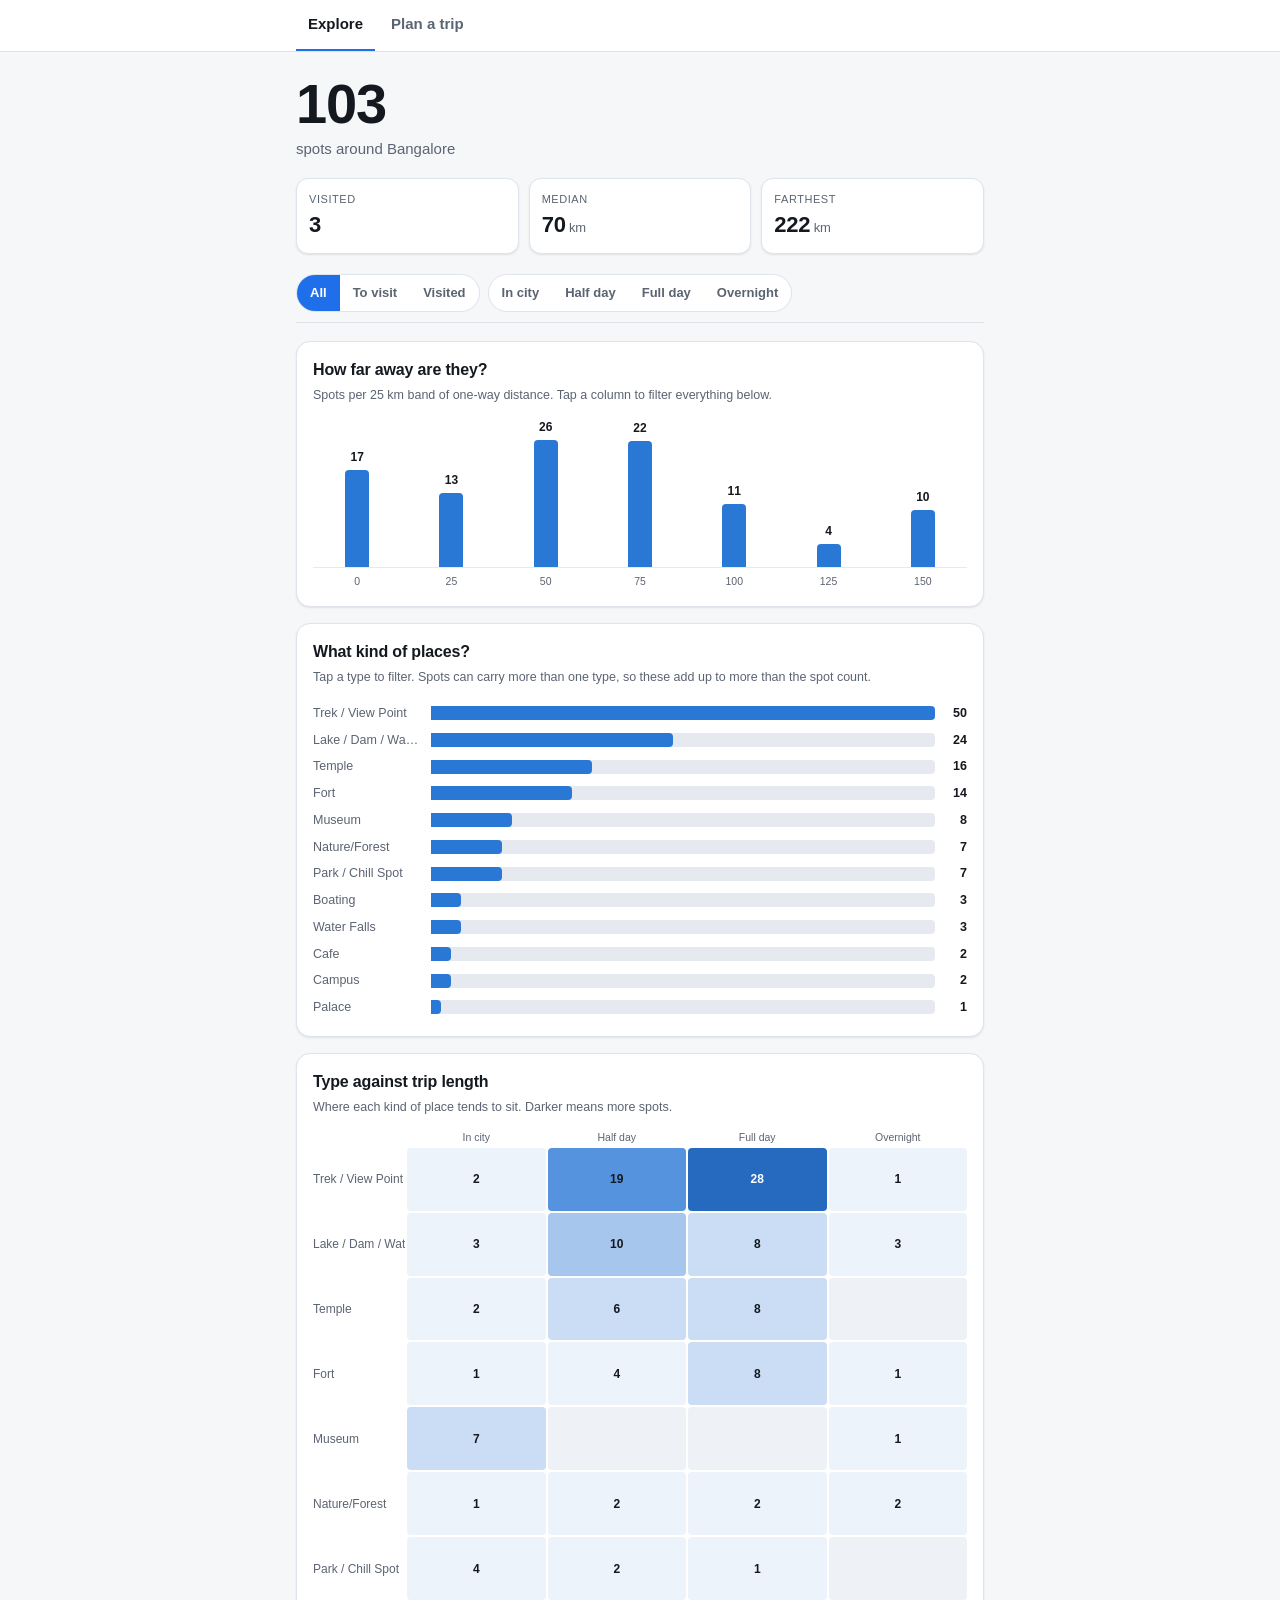
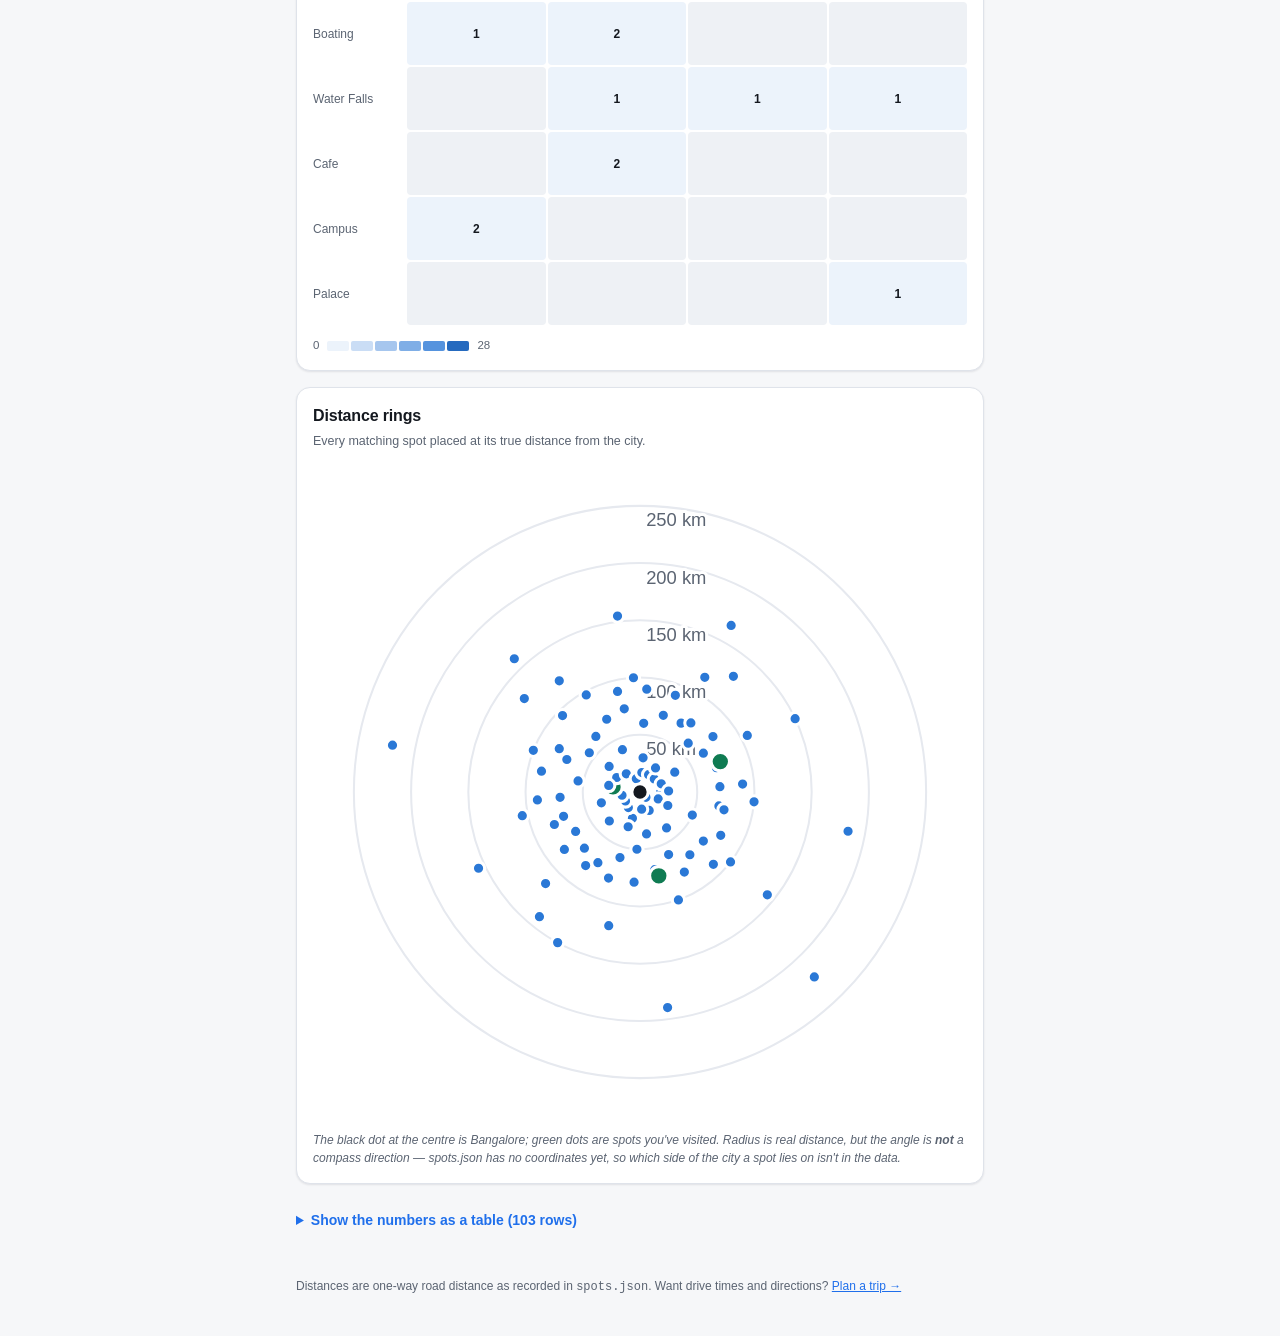
==== commit cca18d1c: "Add an Explore analytics page as the landing view index.html is now a cross-filtering dashboard over" ====
--- a/index.html
+++ b/index.html
@@ -3,8 +3,8 @@
 <head>
 <meta charset="utf-8">
 <meta name="viewport" content="width=device-width, initial-scale=1, viewport-fit=cover">
-<title>Bangalore Trip Tracker</title>
-<meta name="description" content="Pick a day trip or weekend spot around Bangalore.">
+<title>Bangalore Trip Tracker — Explore</title>
+<meta name="description" content="Explore the spread of day-trip and weekend spots around Bangalore.">
 <meta name="theme-color" content="#0f172a">
 <style>
   :root {
@@ -19,6 +19,23 @@
     --visited: #0f7b52;
     --visited-bg: #e3f5ec;
     --shadow: 0 1px 2px rgba(16, 24, 40, .06), 0 1px 3px rgba(16, 24, 40, .04);
+
+    /* Data-viz roles. Validated against surface #ffffff / #171a21:
+       series L .575 C .163 contrast 4.42:1; ramp monotonic, min step dL .070. */
+    --series-1: #2a78d6;
+    --ramp-1: #ecf3fb;
+    --ramp-2: #caddf5;
+    --ramp-3: #a6c6ee;
+    --ramp-4: #7faee6;
+    --ramp-5: #5593de;
+    --ramp-6: #256abf;
+    --ramp-0: var(--surface-2);   /* zero — no data, not a low value */
+    --grid: #e6e9ef;
+    --deemph: #c7cdd8;
+    /* Cell-label ink, picked per step so 12px bold clears 4.5:1.
+       light: ink on 5 (5.60:1), white on 6 (5.39:1). */
+    --on-ramp-5: var(--text);
+    --on-ramp-6: #ffffff;
   }
   @media (prefers-color-scheme: dark) {
     :root {
@@ -33,6 +50,20 @@
       --visited: #5fd6a4;
       --visited-bg: #14301f;
       --shadow: none;
+
+      --series-1: #3987e5;
+      --ramp-1: #1a2433;
+      --ramp-2: #203552;
+      --ramp-3: #254873;
+      --ramp-4: #2b5b97;
+      --ramp-5: #3271be;
+      --ramp-6: #3987e5;
+      --ramp-0: #21252e;
+      --grid: #262b35;
+      --deemph: #3a4150;
+      /* dark: white on 5 (4.95:1), dark ink on the brightest step (5.34:1). */
+      --on-ramp-5: #ffffff;
+      --on-ramp-6: #0b0d11;
     }
   }
 
@@ -44,707 +75,640 @@
     color: var(--text);
     font: 16px/1.5 -apple-system, BlinkMacSystemFont, "Segoe UI", Roboto, "Helvetica Neue", Arial, sans-serif;
   }
-
-  header {
-    padding: 20px 16px 12px;
-    max-width: 720px;
-    margin: 0 auto;
-  }
-  h1 { font-size: 22px; margin: 0 0 4px; letter-spacing: -.01em; }
-  .sub { color: var(--muted); font-size: 14px; margin: 0; }
-
-  main { max-width: 720px; margin: 0 auto; padding: 0 16px 40px; }
-
-  .panel {
-    background: var(--surface);
-    border: 1px solid var(--border);
-    border-radius: 14px;
-    padding: 14px;
-    margin-bottom: 16px;
-    box-shadow: var(--shadow);
-  }
-
-  .field { margin-bottom: 14px; }
-  .field:last-child { margin-bottom: 0; }
-  .label {
-    display: block;
-    font-size: 12px;
-    font-weight: 600;
-    text-transform: uppercase;
-    letter-spacing: .06em;
-    color: var(--muted);
-    margin-bottom: 8px;
-  }
-
-  .chips { display: flex; flex-wrap: wrap; gap: 8px; }
-  .chip {
-    appearance: none;
-    font: inherit;
-    font-size: 14px;
-    line-height: 1;
-    padding: 9px 14px;
-    border-radius: 999px;
-    border: 1px solid var(--border);
-    background: var(--surface-2);
-    color: var(--text);
-    cursor: pointer;
-    min-height: 38px;
-  }
-  .chip[aria-pressed="true"] {
-    background: var(--accent);
-    border-color: var(--accent);
-    color: var(--accent-text);
-    font-weight: 600;
-  }
-  .chip:focus-visible { outline: 2px solid var(--accent); outline-offset: 2px; }
-
-  .row { display: flex; gap: 10px; flex-wrap: wrap; align-items: center; }
-  .row > * { flex: 1 1 auto; }
-
-  input[type="range"] { width: 100%; accent-color: var(--accent); }
-  .range-val { font-variant-numeric: tabular-nums; font-weight: 600; color: var(--text); }
-
-  .actions { display: flex; gap: 10px; }
-  .btn {
-    appearance: none;
-    font: inherit;
-    font-weight: 600;
-    font-size: 15px;
-    padding: 11px 16px;
-    border-radius: 10px;
-    border: 1px solid var(--border);
-    background: var(--surface-2);
-    color: var(--text);
-    cursor: pointer;
-    flex: 1;
-    min-height: 44px;
-  }
-  .btn.primary { background: var(--accent); border-color: var(--accent); color: var(--accent-text); }
-  .btn:focus-visible { outline: 2px solid var(--accent); outline-offset: 2px; }
-  .btn:disabled {
-    opacity: .45;
-    cursor: not-allowed;
-    background: var(--surface-2);
-    border-color: var(--border);
-    color: var(--muted);
-  }
-
-  .count { font-size: 13px; color: var(--muted); margin: 0 0 10px 2px; }
-
-  .cards { display: grid; gap: 12px; }
-
-  .card {
-    background: var(--surface);
-    border: 1px solid var(--border);
-    border-radius: 14px;
-    padding: 14px;
-    box-shadow: var(--shadow);
-  }
-  .card.pick { border-color: var(--accent); border-width: 2px; }
-
-  .card-head { display: flex; gap: 10px; align-items: baseline; justify-content: space-between; }
-  .card h2 { font-size: 17px; margin: 0; letter-spacing: -.01em; }
-  .status {
-    font-size: 11px;
-    font-weight: 700;
-    text-transform: uppercase;
-    letter-spacing: .05em;
-    padding: 3px 8px;
-    border-radius: 999px;
-    background: var(--surface-2);
-    color: var(--muted);
-    white-space: nowrap;
-    flex: none;
-  }
-  .status.visited { background: var(--visited-bg); color: var(--visited); }
-
-  .types { color: var(--muted); font-size: 13px; margin: 6px 0 0; }
-
-  .stats {
-    display: flex;
-    gap: 18px;
-    margin: 12px 0 0;
-    padding: 11px 0 0;
-    border-top: 1px solid var(--border);
-    flex-wrap: wrap;
-  }
-  .stat { min-width: 0; }
-  .stat .k {
-    display: block;
-    font-size: 11px;
-    text-transform: uppercase;
-    letter-spacing: .05em;
-    color: var(--muted);
-    margin-bottom: 2px;
-  }
-  .stat .v { font-size: 15px; font-weight: 600; font-variant-numeric: tabular-nums; }
-
-  .notes { margin: 10px 0 0; font-size: 14px; color: var(--muted); }
-
-  .maps {
-    display: inline-flex;
-    align-items: center;
-    gap: 6px;
-    margin-top: 12px;
-    font-size: 14px;
-    font-weight: 600;
-    color: var(--accent);
-    text-decoration: none;
-    min-height: 32px;
-  }
-  .maps:hover { text-decoration: underline; }
-
-  .empty, .error {
-    text-align: center;
-    padding: 32px 16px;
-    color: var(--muted);
-    font-size: 15px;
-  }
-  .error { color: #c2410c; }
-
-  footer {
-    max-width: 720px;
-    margin: 0 auto;
-    padding: 0 16px 32px;
-    font-size: 12px;
-    color: var(--muted);
-    line-height: 1.6;
-  }
-
-  /* Sticky action dock on the filters screen. */
-  .dock {
-    position: sticky;
-    bottom: 0;
-    background: var(--surface);
-    border-top: 1px solid var(--border);
-    padding: 10px 16px calc(10px + env(safe-area-inset-bottom));
-  }
-  .dock-inner {
-    max-width: 720px;
-    margin: 0 auto;
-    display: flex;
-    gap: 10px;
-  }
-  /* Leave room so the dock never covers the last filter. */
-  #view-filters main { padding-bottom: 16px; }
-
-  /* Sticky header on the list / pick screens. */
-  .topbar {
-    position: sticky;
-    top: 0;
-    z-index: 10;
+  .wrap { max-width: 720px; margin: 0 auto; padding: 0 16px; }
+
+  /* ---------- nav ---------- */
+  .nav {
+    position: sticky; top: 0; z-index: 20;
     background: var(--surface);
     border-bottom: 1px solid var(--border);
-    padding: 10px 16px;
-    padding-top: calc(10px + env(safe-area-inset-top));
-  }
-  .topbar-inner {
-    max-width: 720px;
-    margin: 0 auto;
-    display: flex;
-    align-items: center;
-    gap: 12px;
-  }
-  .back {
-    appearance: none;
-    font: inherit;
-    font-size: 15px;
-    font-weight: 600;
-    color: var(--accent);
-    background: none;
-    border: 0;
-    padding: 6px 8px 6px 0;
-    cursor: pointer;
-    min-height: 40px;
-    display: inline-flex;
-    align-items: center;
-    gap: 4px;
-    flex: none;
-  }
-  .back span { font-size: 24px; line-height: 1; }
-  .back:focus-visible { outline: 2px solid var(--accent); outline-offset: 2px; border-radius: 6px; }
-  .topbar-title {
-    font-size: 15px;
-    font-weight: 600;
+    padding-top: env(safe-area-inset-top);
+  }
+  .nav-inner { max-width: 720px; margin: 0 auto; padding: 0 16px; display: flex; gap: 4px; }
+  .nav a {
+    padding: 13px 12px;
+    font-size: 15px; font-weight: 600;
+    color: var(--muted); text-decoration: none;
+    border-bottom: 2px solid transparent;
+    min-height: 44px; display: inline-flex; align-items: center;
+  }
+  .nav a[aria-current="page"] { color: var(--text); border-bottom-color: var(--accent); }
+
+  /* ---------- hero ---------- */
+  header { padding: 24px 0 8px; }
+  .hero {
+    font-size: 56px; font-weight: 700; line-height: 1;
+    letter-spacing: -.02em;
+    /* proportional figures: tabular-nums looks loose at display size */
+  }
+  .hero-label { font-size: 15px; color: var(--muted); margin: 6px 0 0; }
+
+  /* ---------- stat tiles ---------- */
+  .kpis { display: grid; grid-template-columns: repeat(3, 1fr); gap: 10px; margin: 18px 0 0; }
+  .kpi {
+    background: var(--surface); border: 1px solid var(--border);
+    border-radius: 12px; padding: 12px; box-shadow: var(--shadow);
+  }
+  .kpi .k { display: block; font-size: 11px; text-transform: uppercase; letter-spacing: .05em; color: var(--muted); }
+  .kpi .v { font-size: 22px; font-weight: 700; letter-spacing: -.01em; }
+  .kpi .u { font-size: 13px; font-weight: 500; color: var(--muted); }
+
+  /* ---------- filter row (one row, scopes every chart) ---------- */
+  .filters {
+    position: sticky; top: 45px; z-index: 15;
+    background: var(--bg);
+    padding: 12px 0 10px;
+    border-bottom: 1px solid var(--border);
+    margin-bottom: 18px;
+  }
+  .filter-line { display: flex; gap: 8px; align-items: center; flex-wrap: wrap; }
+  .seg { display: inline-flex; border: 1px solid var(--border); border-radius: 999px; overflow: hidden; background: var(--surface); }
+  .seg button {
+    appearance: none; font: inherit; font-size: 13px; font-weight: 600;
+    padding: 8px 13px; border: 0; background: none; color: var(--muted);
+    cursor: pointer; min-height: 36px;
+  }
+  .seg button[aria-pressed="true"] { background: var(--accent); color: var(--accent-text); }
+  .seg button:focus-visible { outline: 2px solid var(--accent); outline-offset: -2px; }
+
+  .active-filters { display: flex; gap: 6px; flex-wrap: wrap; margin-top: 8px; }
+  .active-filters:empty { display: none; }
+  .fchip {
+    appearance: none; font: inherit; font-size: 12px; font-weight: 600;
+    padding: 5px 8px 5px 10px; border-radius: 999px;
+    border: 1px solid var(--accent); background: transparent; color: var(--accent);
+    cursor: pointer; display: inline-flex; align-items: center; gap: 5px; min-height: 30px;
+  }
+  .fchip .x { font-size: 14px; line-height: 1; }
+  .clear-all {
+    appearance: none; font: inherit; font-size: 12px; font-weight: 600;
+    background: none; border: 0; color: var(--muted); cursor: pointer;
+    text-decoration: underline; padding: 5px 4px; min-height: 30px;
+  }
+
+  /* ---------- chart cards ---------- */
+  .card {
+    background: var(--surface); border: 1px solid var(--border);
+    border-radius: 14px; padding: 16px; margin-bottom: 16px; box-shadow: var(--shadow);
+  }
+  .card h2 { font-size: 16px; margin: 0; letter-spacing: -.01em; }
+  .card .cap { font-size: 12.5px; color: var(--muted); margin: 4px 0 14px; }
+  .hint { font-size: 12px; color: var(--muted); margin: 12px 0 0; font-style: italic; }
+
+  /* ---------- horizontal bars ---------- */
+  .hbars { display: flex; flex-direction: column; gap: 2px; }
+  .hbar {
+    appearance: none; font: inherit; background: none; border: 0; padding: 3px 0;
+    display: grid; grid-template-columns: 108px 1fr auto; gap: 10px; align-items: center;
+    cursor: pointer; text-align: left; width: 100%; color: inherit;
+    border-radius: 6px;
+  }
+  .hbar:focus-visible { outline: 2px solid var(--accent); outline-offset: 1px; }
+  .hbar .name {
+    font-size: 12.5px; color: var(--muted);
+    overflow: hidden; text-overflow: ellipsis; white-space: nowrap;
+  }
+  /* display:block matters — a bare inline span ignores width/height */
+  .hbar .track { display: block; height: 14px; background: var(--grid); border-radius: 0 4px 4px 0; }
+  .hbar .fill {
+    display: block;
+    height: 100%; background: var(--series-1);
+    border-radius: 0 4px 4px 0;  /* square at baseline, rounded data-end */
+    min-width: 2px;
+  }
+  .hbar .val { font-size: 12.5px; font-weight: 600; font-variant-numeric: tabular-nums; min-width: 22px; text-align: right; }
+  .hbar[aria-pressed="true"] .name, .hbar[aria-pressed="true"] .val { color: var(--text); }
+  .dimmed .hbar:not([aria-pressed="true"]) .fill { background: var(--deemph); }
+  .dimmed .hbar:not([aria-pressed="true"]) .name { opacity: .7; }
+
+  /* ---------- columns (distance histogram) ---------- */
+  .cols { display: flex; align-items: flex-end; gap: 6px; height: 150px; border-bottom: 1px solid var(--grid); }
+  .col {
+    appearance: none; font: inherit; background: none; border: 0; padding: 0;
+    flex: 1; display: flex; flex-direction: column; justify-content: flex-end;
+    align-items: center; gap: 4px; cursor: pointer; height: 100%; color: inherit;
+    border-radius: 6px 6px 0 0;
+  }
+  .col:focus-visible { outline: 2px solid var(--accent); outline-offset: 1px; }
+  .col .cap-val { font-size: 12px; font-weight: 600; font-variant-numeric: tabular-nums; }
+  .col .bar {
+    width: 100%; max-width: 24px; background: var(--series-1);
+    border-radius: 4px 4px 0 0;  /* rounded cap, square at baseline */
+    min-height: 2px;
+  }
+  .dimmed .col:not([aria-pressed="true"]) .bar { background: var(--deemph); }
+  .col-axis { display: flex; gap: 6px; margin-top: 6px; }
+  .col-axis span {
+    flex: 1; text-align: center; font-size: 10.5px; color: var(--muted);
     font-variant-numeric: tabular-nums;
   }
-  .applied {
-    max-width: 720px;
-    margin: 2px auto 0;
-    font-size: 12px;
-    color: var(--muted);
-  }
-  .applied:empty { display: none; }
-
-  #view-list main, #view-pick main { padding-top: 14px; }
+
+  /* ---------- heatmap ---------- */
+  .heat-scroll { overflow-x: auto; }
+  .heat { display: grid; grid-template-columns: 92px repeat(4, minmax(0, 1fr)); gap: 2px; }
+  .heat .h-col { font-size: 10.5px; color: var(--muted); text-align: center; padding-bottom: 2px; line-height: 1.25; }
+  .heat .h-row {
+    font-size: 12px; color: var(--muted); display: flex; align-items: center;
+    overflow: hidden; text-overflow: ellipsis; white-space: nowrap; padding-right: 4px;
+  }
+  .heat .cell {
+    aspect-ratio: 2.2 / 1; border-radius: 4px;
+    display: flex; align-items: center; justify-content: center;
+    font-size: 12px; font-weight: 600; font-variant-numeric: tabular-nums;
+  }
+  .legend { display: flex; align-items: center; gap: 8px; margin-top: 12px; font-size: 11.5px; color: var(--muted); }
+  .legend .swatches { display: flex; gap: 2px; }
+  .legend i { width: 22px; height: 10px; border-radius: 2px; display: block; }
+
+  /* ---------- distance rings ---------- */
+  .rings { width: 100%; height: auto; display: block; }
+  .rings circle.ring { fill: none; stroke: var(--grid); stroke-width: 1; }
+  /* Halo keeps ring labels readable where dots sit under them. */
+  .rings text {
+    font-size: 9px; fill: var(--muted);
+    paint-order: stroke fill;
+    stroke: var(--surface); stroke-width: 3px; stroke-linejoin: round;
+  }
+  /* 2px surface ring so overlapping dots stay countable. */
+  .rings .dot, .rings .dot-visited, .rings .hub { stroke: var(--surface); stroke-width: 1.5; }
+  .rings .dot { fill: var(--series-1); }
+  .rings .dot-visited { fill: var(--visited); }
+  .rings .hub { fill: var(--text); }
+
+  /* ---------- table view ---------- */
+  details.table-view { margin-bottom: 28px; }
+  details.table-view summary {
+    cursor: pointer; font-size: 14px; font-weight: 600; color: var(--accent);
+    padding: 10px 0; min-height: 40px;
+  }
+  .tbl-scroll { overflow-x: auto; }
+  table { border-collapse: collapse; width: 100%; font-size: 13px; }
+  th, td { text-align: left; padding: 7px 10px 7px 0; border-bottom: 1px solid var(--border); white-space: nowrap; }
+  th { font-size: 11px; text-transform: uppercase; letter-spacing: .05em; color: var(--muted); font-weight: 600; }
+  td.num, th.num { text-align: right; font-variant-numeric: tabular-nums; padding-right: 14px; }
+
+  .empty { text-align: center; padding: 26px 8px; color: var(--muted); font-size: 14px; }
+  .error { text-align: center; padding: 32px 16px; color: #c2410c; }
+
+  footer { padding: 8px 0 40px; font-size: 12px; color: var(--muted); line-height: 1.6; }
+  footer a { color: var(--accent); }
 </style>
 </head>
 <body>
 
-<!-- ============ Screen 1: filters ============ -->
-<section id="view-filters">
+<nav class="nav">
+  <div class="nav-inner">
+    <a href="index.html" aria-current="page">Explore</a>
+    <a href="plan.html">Plan a trip</a>
+  </div>
+</nav>
+
+<div class="wrap">
   <header>
-    <h1>Bangalore Trip Tracker</h1>
-    <p class="sub">Where are we going this weekend?</p>
+    <div class="hero" id="hero">—</div>
+    <p class="hero-label" id="hero-label">spots around Bangalore</p>
+
+    <div class="kpis">
+      <div class="kpi"><span class="k">Visited</span><div class="v" id="kpi-visited">—</div></div>
+      <div class="kpi"><span class="k">Median</span><div class="v" id="kpi-median">—<span class="u"> km</span></div></div>
+      <div class="kpi"><span class="k">Farthest</span><div class="v" id="kpi-far">—<span class="u"> km</span></div></div>
+    </div>
   </header>
 
-  <main>
-    <div class="panel">
-      <div class="field">
-        <span class="label" id="lbl-mode">Mode</span>
-        <div class="chips" id="mode" role="group" aria-labelledby="lbl-mode"></div>
-      </div>
-
-      <div class="field">
-        <label class="label" for="dist">
-          Max one-way distance — <span class="range-val" id="dist-val">150 km</span>
-        </label>
-        <input type="range" id="dist" min="10" max="300" step="10" value="150">
-      </div>
-
-      <div class="field">
-        <span class="label" id="lbl-band">Trip length</span>
-        <div class="chips" id="band" role="group" aria-labelledby="lbl-band"></div>
-      </div>
-
-      <div class="field">
-        <span class="label" id="lbl-status">Status</span>
-        <div class="chips" id="status" role="group" aria-labelledby="lbl-status"></div>
-      </div>
-
-      <div class="field">
-        <span class="label" id="lbl-type">Type</span>
-        <div class="chips" id="type" role="group" aria-labelledby="lbl-type"></div>
-      </div>
-
-      <div class="field">
-        <button class="btn" id="reset" type="button">Reset filters</button>
+  <div class="filters">
+    <div class="filter-line">
+      <div class="seg" id="seg-status" role="group" aria-label="Filter by status"></div>
+      <div class="seg" id="seg-band" role="group" aria-label="Filter by trip length"></div>
+    </div>
+    <div class="active-filters" id="active-filters"></div>
+  </div>
+
+  <main id="main">
+    <div class="card">
+      <h2>How far away are they?</h2>
+      <p class="cap">Spots per 25 km band of one-way distance. Tap a column to filter everything below.</p>
+      <div class="cols" id="hist" role="group" aria-label="Distance distribution"></div>
+      <div class="col-axis" id="hist-axis"></div>
+    </div>
+
+    <div class="card">
+      <h2>What kind of places?</h2>
+      <p class="cap">Tap a type to filter. Spots can carry more than one type, so these add up to more than the spot count.</p>
+      <div class="hbars" id="types" role="group" aria-label="Spots by type"></div>
+    </div>
+
+    <div class="card">
+      <h2>Type against trip length</h2>
+      <p class="cap">Where each kind of place tends to sit. Darker means more spots.</p>
+      <div class="heat-scroll"><div class="heat" id="heat"></div></div>
+      <div class="legend">
+        <span>0</span>
+        <span class="swatches" id="heat-legend" aria-hidden="true"></span>
+        <span id="heat-legend-max">max</span>
       </div>
     </div>
+
+    <div class="card">
+      <h2>Distance rings</h2>
+      <p class="cap">Every matching spot placed at its true distance from the city.</p>
+      <svg class="rings" id="rings" viewBox="0 0 320 320" role="img" aria-labelledby="rings-desc"></svg>
+      <p id="rings-desc" class="hint">
+        The black dot at the centre is Bangalore; green dots are spots you've visited.
+        Radius is real distance, but the angle is <strong>not</strong> a compass direction —
+        spots.json has no coordinates yet, so which side of the city a spot lies on isn't in the data.
+      </p>
+    </div>
+
+    <details class="table-view">
+      <summary id="tbl-summary">Show the numbers as a table</summary>
+      <div class="tbl-scroll">
+        <table>
+          <thead>
+            <tr>
+              <th>Spot</th><th class="num">km</th><th>Trip length</th><th>Status</th><th>Types</th>
+            </tr>
+          </thead>
+          <tbody id="tbl-body"></tbody>
+        </table>
+      </div>
+    </details>
   </main>
 
-  <!-- sticky footer bar so the primary actions are always reachable -->
-  <div class="dock">
-    <div class="dock-inner">
-      <button class="btn primary" id="show-list" type="button">See all spots</button>
-      <button class="btn" id="surprise" type="button">Surprise me</button>
-    </div>
-  </div>
-</section>
-
-<!-- ============ Screen 2: full list ============ -->
-<section id="view-list" hidden>
-  <div class="topbar">
-    <div class="topbar-inner">
-      <button class="back" id="back-from-list" type="button" aria-label="Back to filters">
-        <span aria-hidden="true">‹</span> Filters
-      </button>
-      <span class="topbar-title" id="list-count" role="status" aria-live="polite"></span>
-    </div>
-    <p class="applied" id="list-applied"></p>
-  </div>
-  <main>
-    <div class="cards" id="cards"></div>
-  </main>
-</section>
-
-<!-- ============ Screen 3: surprise pick ============ -->
-<section id="view-pick" hidden>
-  <div class="topbar">
-    <div class="topbar-inner">
-      <button class="back" id="back-from-pick" type="button" aria-label="Back to filters">
-        <span aria-hidden="true">‹</span> Filters
-      </button>
-      <span class="topbar-title">Your pick</span>
-    </div>
-  </div>
-  <main>
-    <div class="cards" id="pick-card"></div>
-    <div class="actions" style="margin-top:14px">
-      <button class="btn primary" id="again" type="button">Pick again</button>
-      <button class="btn" id="pick-to-list" type="button">See all</button>
-    </div>
-  </main>
-</section>
-
-<footer>
-  <p>
-    Drive times are rough estimates for a weekend-morning start, not live traffic.
-    Data lives in <code>spots.json</code> — edit it to add a spot.
-  </p>
-</footer>
+  <footer>
+    Distances are one-way road distance as recorded in <code>spots.json</code>.
+    Want drive times and directions? <a href="plan.html">Plan a trip →</a>
+  </footer>
+</div>
 
 <script>
 (function () {
   "use strict";
 
-  // Effective average speeds (km/h) for a weekend-morning start.
-  // The first CITY_KM is city crawl; past that the highway opens up.
-  // Bikes win in the city, cars win on the highway.
-  var SPEEDS = {
-    car:  { city: 24, highway: 65 },
-    bike: { city: 30, highway: 50 }
-  };
-  var CITY_KM = 20;
-
   var BANDS = [
-    { id: "in-city",  label: "In city" },
-    { id: "half-day", label: "Half day" },
-    { id: "full-day", label: "Full day" },
+    { id: "in-city",   label: "In city" },
+    { id: "half-day",  label: "Half day" },
+    { id: "full-day",  label: "Full day" },
     { id: "overnight", label: "Overnight" }
   ];
-
-  var state = {
-    mode: "car",
-    maxDist: 150,
-    bands: new Set(),
-    statuses: new Set(["to-visit"]),
-    types: new Set(),
-    pick: null
-  };
+  var BUCKET = 25, BUCKETS = 7;          // 0-24 … 150+
+  var RAMP = ["--ramp-1","--ramp-2","--ramp-3","--ramp-4","--ramp-5","--ramp-6"];
 
   var spots = [];
-
-  var el = {
-    mode: document.getElementById("mode"),
-    band: document.getElementById("band"),
-    status: document.getElementById("status"),
-    type: document.getElementById("type"),
-    dist: document.getElementById("dist"),
-    distVal: document.getElementById("dist-val"),
-    cards: document.getElementById("cards"),
-    pickCard: document.getElementById("pick-card"),
-    listCount: document.getElementById("list-count"),
-    listApplied: document.getElementById("list-applied"),
-    surprise: document.getElementById("surprise"),
-    showList: document.getElementById("show-list"),
-    reset: document.getElementById("reset"),
-    again: document.getElementById("again"),
-    views: {
-      filters: document.getElementById("view-filters"),
-      list: document.getElementById("view-list"),
-      pick: document.getElementById("view-pick")
-    }
-  };
-
-  function driveMinutes(km, mode) {
-    var s = SPEEDS[mode];
-    var cityKm = Math.min(km, CITY_KM);
-    var highwayKm = Math.max(0, km - CITY_KM);
-    return Math.round((cityKm / s.city) * 60 + (highwayKm / s.highway) * 60);
-  }
-
-  function formatDuration(mins) {
-    var h = Math.floor(mins / 60);
-    var m = mins % 60;
-    if (h === 0) return m + " min";
-    if (m === 0) return h + " hr";
-    return h + " hr " + m + " min";
-  }
-
-  // Work back from a 9am arrival so there's daylight at the spot.
-  function leaveBy(mins) {
-    var arrive = 9 * 60;
-    var depart = ((arrive - mins) % 1440 + 1440) % 1440;
-    var h = Math.floor(depart / 60);
-    var m = depart % 60;
-    var suffix = h < 12 ? "am" : "pm";
-    var h12 = h % 12 === 0 ? 12 : h % 12;
-    return h12 + ":" + String(m).padStart(2, "0") + " " + suffix;
-  }
-
-  function mapsUrl(spot) {
-    var q = spot.maps_query || spot.name;
-    // two-wheeler routing is available in India and matches bike mode.
-    var travel = state.mode === "bike" ? "two-wheeler" : "driving";
-    return "https://www.google.com/maps/dir/?api=1&destination=" +
-           encodeURIComponent(q) + "&travelmode=" + travel;
-  }
-
-  function makeChip(label, pressed) {
-    var b = document.createElement("button");
-    b.type = "button";
-    b.className = "chip";
-    b.textContent = label;
-    b.setAttribute("aria-pressed", pressed ? "true" : "false");
-    return b;
-  }
-
-  function buildSingle(container, options, key) {
-    container.replaceChildren();
-    options.forEach(function (opt) {
-      var chip = makeChip(opt.label, state[key] === opt.id);
-      chip.addEventListener("click", function () {
-        state[key] = opt.id;
-        state.pick = null;
-        syncPressed(container, options, function (o) { return state[key] === o.id; });
+  var state = { status: "all", bands: new Set(), buckets: new Set(), types: new Set() };
+
+  var $ = function (id) { return document.getElementById(id); };
+
+  // `skip` omits one dimension. A chart you can filter is drawn from everything
+  // EXCEPT its own selection — otherwise picking one bar zeroes all the others
+  // and there's no way back except Clear all.
+  function matches(s, skip) {
+    if (skip !== "status" && state.status !== "all" && s.status !== state.status) return false;
+    if (skip !== "bands" && state.bands.size && !state.bands.has(s.distance_band)) return false;
+    if (skip !== "buckets" && state.buckets.size && !state.buckets.has(bucketOf(s.distance_km))) return false;
+    if (skip !== "types" && state.types.size &&
+        !(s.types || []).some(function (t) { return state.types.has(t); })) return false;
+    return true;
+  }
+
+  function listFor(skip) {
+    return spots.filter(function (s) { return matches(s, skip); });
+  }
+
+  function bucketOf(km) { return Math.min(Math.floor(km / BUCKET), BUCKETS - 1); }
+
+  function bucketLabel(i) {
+    return i === BUCKETS - 1 ? (BUCKET * i) + "+" : (BUCKET * i) + "–" + (BUCKET * (i + 1) - 1);
+  }
+
+  function median(nums) {
+    if (!nums.length) return 0;
+    var a = nums.slice().sort(function (x, y) { return x - y; });
+    var m = Math.floor(a.length / 2);
+    return a.length % 2 ? a[m] : Math.round((a[m - 1] + a[m]) / 2);
+  }
+
+  // Sequential step index for a count; -1 means zero (no data, not a low value).
+  function rampStep(n, max) {
+    if (!n) return -1;
+    var i = Math.ceil((n / max) * RAMP.length) - 1;
+    return Math.max(0, Math.min(RAMP.length - 1, i));
+  }
+
+  function el(tag, cls, text) {
+    var n = document.createElement(tag);
+    if (cls) n.className = cls;
+    if (text != null) n.textContent = text;
+    return n;
+  }
+
+  /* ---------- filter controls ---------- */
+
+  function buildSegments() {
+    var st = $("seg-status");
+    st.replaceChildren();
+    [{ id: "all", label: "All" }, { id: "to-visit", label: "To visit" }, { id: "visited", label: "Visited" }]
+      .forEach(function (o) {
+        var b = el("button", null, o.label);
+        b.type = "button";
+        b.setAttribute("aria-pressed", state.status === o.id ? "true" : "false");
+        b.addEventListener("click", function () { state.status = o.id; render(); });
+        st.appendChild(b);
+      });
+
+    var bd = $("seg-band");
+    bd.replaceChildren();
+    BANDS.forEach(function (o) {
+      var b = el("button", null, o.label);
+      b.type = "button";
+      b.setAttribute("aria-pressed", state.bands.has(o.id) ? "true" : "false");
+      b.addEventListener("click", function () {
+        if (state.bands.has(o.id)) state.bands.delete(o.id); else state.bands.add(o.id);
         render();
       });
-      container.appendChild(chip);
-    });
-  }
-
-  function buildMulti(container, options, set) {
-    container.replaceChildren();
-    options.forEach(function (opt) {
-      var chip = makeChip(opt.label, set.has(opt.id));
-      chip.addEventListener("click", function () {
-        if (set.has(opt.id)) set.delete(opt.id); else set.add(opt.id);
-        state.pick = null;
-        syncPressed(container, options, function (o) { return set.has(o.id); });
+      bd.appendChild(b);
+    });
+  }
+
+  function buildActiveFilters() {
+    var box = $("active-filters");
+    box.replaceChildren();
+    var chips = [];
+    if (state.status !== "all") {
+      chips.push([state.status === "visited" ? "Visited" : "To visit",
+                  function () { state.status = "all"; }]);
+    }
+    state.bands.forEach(function (b) {
+      var lbl = BANDS.find(function (x) { return x.id === b; }).label;
+      chips.push([lbl, function () { state.bands.delete(b); }]);
+    });
+    [...state.buckets].sort(function (a, b) { return a - b; }).forEach(function (i) {
+      chips.push([bucketLabel(i) + " km", function () { state.buckets.delete(i); }]);
+    });
+    state.types.forEach(function (t) {
+      chips.push([t, function () { state.types.delete(t); }]);
+    });
+    if (!chips.length) return;
+
+    chips.forEach(function (pair) {
+      var b = el("button", "fchip");
+      b.type = "button";
+      b.append(document.createTextNode(pair[0]));
+      b.appendChild(el("span", "x", "×"));
+      b.setAttribute("aria-label", "Remove filter " + pair[0]);
+      b.addEventListener("click", function () { pair[1](); render(); });
+      box.appendChild(b);
+    });
+    var clear = el("button", "clear-all", "Clear all");
+    clear.type = "button";
+    clear.addEventListener("click", function () {
+      state.status = "all";
+      state.bands.clear(); state.buckets.clear(); state.types.clear();
+      render();
+    });
+    box.appendChild(clear);
+  }
+
+  /* ---------- charts ---------- */
+
+  function renderHist(list) {
+    var counts = new Array(BUCKETS).fill(0);
+    list.forEach(function (s) { counts[bucketOf(s.distance_km)]++; });
+    var max = Math.max.apply(null, counts) || 1;
+
+    var host = $("hist");
+    host.replaceChildren();
+    host.classList.toggle("dimmed", state.buckets.size > 0);
+
+    counts.forEach(function (n, i) {
+      var on = state.buckets.has(i);
+      var b = el("button", "col");
+      b.type = "button";
+      b.setAttribute("aria-pressed", on ? "true" : "false");
+      b.setAttribute("aria-label", n + " spots at " + bucketLabel(i) + " km");
+      b.title = n + " spots · " + bucketLabel(i) + " km";
+      b.appendChild(el("span", "cap-val", n || ""));
+      var bar = el("span", "bar");
+      bar.style.height = (n / max * 100) + "%";
+      b.appendChild(bar);
+      // Filter by the bucket itself, so the count you tapped is the count you get.
+      b.addEventListener("click", function () {
+        if (state.buckets.has(i)) state.buckets.delete(i); else state.buckets.add(i);
         render();
       });
-      container.appendChild(chip);
-    });
-  }
-
-  function syncPressed(container, options, isOn) {
-    Array.prototype.forEach.call(container.children, function (chip, i) {
-      chip.setAttribute("aria-pressed", isOn(options[i]) ? "true" : "false");
-    });
-  }
-
-  function matches(spot) {
-    if (spot.distance_km > state.maxDist) return false;
-    if (state.bands.size && !state.bands.has(spot.distance_band)) return false;
-    if (state.statuses.size && !state.statuses.has(spot.status)) return false;
-    if (state.types.size) {
-      var hit = (spot.types || []).some(function (t) { return state.types.has(t); });
-      if (!hit) return false;
-    }
-    return true;
-  }
-
-  function card(spot, isPick) {
-    var mins = driveMinutes(spot.distance_km, state.mode);
-
-    var node = document.createElement("article");
-    node.className = "card" + (isPick ? " pick" : "");
-
-    var head = document.createElement("div");
-    head.className = "card-head";
-    var h2 = document.createElement("h2");
-    h2.textContent = spot.name;
-    var status = document.createElement("span");
-    status.className = "status" + (spot.status === "visited" ? " visited" : "");
-    status.textContent = spot.status === "visited" ? "Visited" : "To visit";
-    head.append(h2, status);
-
-    var types = document.createElement("p");
-    types.className = "types";
-    types.textContent = (spot.types || []).join(" · ");
-
-    var stats = document.createElement("div");
-    stats.className = "stats";
-    [
-      ["Distance", spot.distance_km + " km"],
-      [state.mode === "car" ? "Drive time" : "Ride time", formatDuration(mins)],
-      ["Leave by", leaveBy(mins)]
-    ].forEach(function (pair) {
-      var s = document.createElement("div");
-      s.className = "stat";
-      var k = document.createElement("span");
-      k.className = "k";
-      k.textContent = pair[0];
-      var v = document.createElement("span");
-      v.className = "v";
-      v.textContent = pair[1];
-      s.append(k, v);
-      stats.appendChild(s);
-    });
-
-    node.append(head, types, stats);
-
-    if (spot.notes) {
-      var notes = document.createElement("p");
-      notes.className = "notes";
-      notes.textContent = spot.notes;
-      node.appendChild(notes);
-    }
-
-    var link = document.createElement("a");
-    link.className = "maps";
-    link.href = mapsUrl(spot);
-    link.target = "_blank";
-    link.rel = "noopener";
-    link.textContent = "Directions on Google Maps →";
-    node.appendChild(link);
-
-    return node;
-  }
-
-  function plural(n) { return n + (n === 1 ? " spot" : " spots"); }
-
-  // Plain-English summary of what's filtering the list, for the list header.
-  function appliedSummary(n) {
-    var parts = ["under " + state.maxDist + " km"];
-    if (state.statuses.size === 1) {
-      parts.push(state.statuses.has("visited") ? "visited" : "not visited yet");
-    }
-    if (state.bands.size) {
-      parts.push(BANDS.filter(function (b) { return state.bands.has(b.id); })
-        .map(function (b) { return b.label.toLowerCase(); }).join(" or "));
-    }
-    if (state.types.size) parts.push([...state.types].join(" or "));
-    return "By " + (state.mode === "car" ? "car" : "bike") + " · " + parts.join(" · ");
-  }
-
-  function currentView() {
-    var h = (location.hash || "").replace(/^#/, "");
-    return (h === "list" || h === "pick") ? h : "filters";
-  }
-
-  function go(view) {
-    if (currentView() === view) render();
-    else location.hash = (view === "filters") ? "" : view;
-  }
-
-  function matchingList() {
-    return spots.filter(matches).sort(function (a, b) {
-      return a.distance_km - b.distance_km;
-    });
-  }
-
-  function emptyNote() {
-    var p = document.createElement("p");
-    p.className = "empty";
-    p.textContent = "No spots match. Go back and widen the distance or clear a filter.";
-    return p;
-  }
+      host.appendChild(b);
+    });
+
+    var axis = $("hist-axis");
+    axis.replaceChildren();
+    counts.forEach(function (_, i) { axis.appendChild(el("span", null, BUCKET * i)); });
+  }
+
+  function renderTypes(list, allTypes) {
+    var counts = {};
+    allTypes.forEach(function (t) { counts[t] = 0; });
+    list.forEach(function (s) { (s.types || []).forEach(function (t) { counts[t]++; }); });
+
+    var rows = allTypes.map(function (t) { return { t: t, n: counts[t] }; })
+                       .sort(function (a, b) { return b.n - a.n || a.t.localeCompare(b.t); });
+    var max = Math.max.apply(null, rows.map(function (r) { return r.n; })) || 1;
+
+    var host = $("types");
+    host.replaceChildren();
+    host.classList.toggle("dimmed", state.types.size > 0);
+
+    rows.forEach(function (r) {
+      var on = state.types.has(r.t);
+      var b = el("button", "hbar");
+      b.type = "button";
+      b.setAttribute("aria-pressed", on ? "true" : "false");
+      b.setAttribute("aria-label", r.t + ": " + r.n + " spots");
+      var name = el("span", "name", r.t);
+      name.title = r.t;
+      var track = el("span", "track");
+      var fill = el("span", "fill");
+      fill.style.width = (r.n / max * 100) + "%";
+      track.appendChild(fill);
+      b.append(name, track, el("span", "val", r.n));
+      b.addEventListener("click", function () {
+        if (state.types.has(r.t)) state.types.delete(r.t); else state.types.add(r.t);
+        render();
+      });
+      host.appendChild(b);
+    });
+  }
+
+  function renderHeat(list, allTypes) {
+    var grid = {}, max = 0;
+    allTypes.forEach(function (t) { grid[t] = {}; BANDS.forEach(function (b) { grid[t][b.id] = 0; }); });
+    list.forEach(function (s) {
+      (s.types || []).forEach(function (t) {
+        if (grid[t]) { grid[t][s.distance_band]++; max = Math.max(max, grid[t][s.distance_band]); }
+      });
+    });
+    max = max || 1;
+
+    var order = allTypes.slice().sort(function (a, b) {
+      var sa = BANDS.reduce(function (n, x) { return n + grid[a][x.id]; }, 0);
+      var sb = BANDS.reduce(function (n, x) { return n + grid[b][x.id]; }, 0);
+      return sb - sa || a.localeCompare(b);
+    });
+
+    var host = $("heat");
+    host.replaceChildren();
+    host.appendChild(el("div", "h-col", ""));
+    BANDS.forEach(function (b) { host.appendChild(el("div", "h-col", b.label)); });
+
+    order.forEach(function (t) {
+      var lab = el("div", "h-row", t);
+      lab.title = t;
+      host.appendChild(lab);
+      BANDS.forEach(function (b) {
+        var n = grid[t][b.id];
+        var c = el("div", "cell", n || "");
+        var step = rampStep(n, max);
+        c.style.background = step < 0 ? "var(--ramp-0)" : "var(" + RAMP[step] + ")";
+        // The top two steps need their own label ink to hold 4.5:1 in each mode.
+        if (step === 4) c.style.color = "var(--on-ramp-5)";
+        else if (step === 5) c.style.color = "var(--on-ramp-6)";
+        c.title = t + " · " + b.label + ": " + n + (n === 1 ? " spot" : " spots");
+        host.appendChild(c);
+      });
+    });
+
+    var lg = $("heat-legend");
+    lg.replaceChildren();
+    RAMP.forEach(function (r) {
+      var i = el("i");
+      i.style.background = "var(" + r + ")";
+      lg.appendChild(i);
+    });
+    $("heat-legend-max").textContent = max;
+  }
+
+  function renderRings(list) {
+    var svg = $("rings");
+    svg.replaceChildren();
+    var NS = "http://www.w3.org/2000/svg";
+    var cx = 160, cy = 160, rMax = 140;
+    var maxKm = 250;
+    var scale = function (km) { return Math.min(km, maxKm) / maxKm * rMax; };
+
+    [50, 100, 150, 200, 250].forEach(function (km) {
+      var c = document.createElementNS(NS, "circle");
+      c.setAttribute("class", "ring");
+      c.setAttribute("cx", cx); c.setAttribute("cy", cy);
+      c.setAttribute("r", scale(km).toFixed(1));
+      svg.appendChild(c);
+      var t = document.createElementNS(NS, "text");
+      t.setAttribute("x", cx + 3);
+      t.setAttribute("y", cy - scale(km) + 10);
+      t.textContent = km + " km";
+      svg.appendChild(t);
+    });
+
+    // Angle spreads spots evenly per ring so dots don't stack — it carries no meaning.
+    var byBucket = {};
+    list.forEach(function (s) {
+      var k = bucketOf(s.distance_km);
+      (byBucket[k] = byBucket[k] || []).push(s);
+    });
+    Object.keys(byBucket).forEach(function (k) {
+      var group = byBucket[k];
+      group.forEach(function (s, i) {
+        var ang = (i / group.length) * Math.PI * 2 + (Number(k) * 0.45);
+        var r = scale(s.distance_km);
+        var c = document.createElementNS(NS, "circle");
+        c.setAttribute("class", s.status === "visited" ? "dot-visited" : "dot");
+        c.setAttribute("cx", (cx + Math.cos(ang) * r).toFixed(1));
+        c.setAttribute("cy", (cy + Math.sin(ang) * r).toFixed(1));
+        c.setAttribute("r", s.status === "visited" ? 4.5 : 3);
+        var title = document.createElementNS(NS, "title");
+        title.textContent = s.name + " — " + s.distance_km + " km";
+        c.appendChild(title);
+        svg.appendChild(c);
+      });
+    });
+
+    // No text label at the hub — the centre is the densest part of the plot,
+    // so a label there collides with dots. The caption names it instead.
+    var hub = document.createElementNS(NS, "circle");
+    hub.setAttribute("class", "hub");
+    hub.setAttribute("cx", cx); hub.setAttribute("cy", cy); hub.setAttribute("r", 4);
+    var hubTitle = document.createElementNS(NS, "title");
+    hubTitle.textContent = "Bangalore";
+    hub.appendChild(hubTitle);
+    svg.appendChild(hub);
+
+    svg.setAttribute("aria-label",
+      list.length + " spots plotted by distance from Bangalore, from " +
+      (list.length ? Math.min.apply(null, list.map(function (s) { return s.distance_km; })) : 0) + " to " +
+      (list.length ? Math.max.apply(null, list.map(function (s) { return s.distance_km; })) : 0) + " km.");
+  }
+
+  function renderTable(list) {
+    var body = $("tbl-body");
+    body.replaceChildren();
+    list.slice().sort(function (a, b) { return a.distance_km - b.distance_km; })
+      .forEach(function (s) {
+        var tr = document.createElement("tr");
+        [s.name, null, (BANDS.find(function (b) { return b.id === s.distance_band; }) || {}).label || s.distance_band,
+         s.status === "visited" ? "Visited" : "To visit", (s.types || []).join(", ")]
+          .forEach(function (v, i) {
+            var td = document.createElement("td");
+            if (i === 1) { td.className = "num"; td.textContent = s.distance_km; }
+            else td.textContent = v;
+            tr.appendChild(td);
+          });
+        body.appendChild(tr);
+      });
+    $("tbl-summary").textContent = body.children.length
+      ? "Show the numbers as a table (" + body.children.length + " rows)"
+      : "Show the numbers as a table";
+  }
+
+  /* ---------- orchestration ---------- */
+
+  var allTypes = [];
 
   function render() {
-    var view = currentView();
-    var list = matchingList();
-
-    // A pick only stays valid while it still matches the filters.
-    if (state.pick && !list.some(function (s) { return s.id === state.pick; })) {
-      state.pick = null;
-    }
-    // Landing on #pick directly (reload, shared link) with nothing chosen.
-    if (view === "pick" && !state.pick) {
-      if (!list.length) { go("filters"); return; }
-      state.pick = list[Math.floor(Math.random() * list.length)].id;
-    }
-
-    Object.keys(el.views).forEach(function (k) {
-      el.views[k].hidden = (k !== view);
-    });
-
-    // --- filters screen: the primary button carries the live count ---
-    el.showList.textContent = list.length ? "See all " + plural(list.length) : "No spots match";
-    el.showList.disabled = !list.length;
-    el.surprise.disabled = !list.length;
-
-    // --- list screen ---
-    if (view === "list") {
-      el.listCount.textContent = plural(list.length);
-      el.listApplied.textContent = list.length ? appliedSummary(list.length) : "";
-      el.cards.replaceChildren();
-      if (!list.length) {
-        el.cards.appendChild(emptyNote());
-      } else {
-        var frag = document.createDocumentFragment();
-        list.forEach(function (s) { frag.appendChild(card(s, false)); });
-        el.cards.appendChild(frag);
-      }
-    }
-
-    // --- pick screen ---
-    if (view === "pick") {
-      var picked = list.find(function (s) { return s.id === state.pick; });
-      el.pickCard.replaceChildren(picked ? card(picked, true) : emptyNote());
-      el.again.disabled = list.length < 2;
-    }
-  }
-
-  function buildChips() {
-    var allTypes = [...new Set(spots.flatMap(function (s) { return s.types || []; }))].sort();
-
-    buildSingle(el.mode, [{ id: "car", label: "Car" }, { id: "bike", label: "Bike" }], "mode");
-    buildMulti(el.band, BANDS, state.bands);
-    buildMulti(el.status, [
-      { id: "to-visit", label: "To visit" },
-      { id: "visited", label: "Visited" }
-    ], state.statuses);
-    buildMulti(el.type, allTypes.map(function (t) { return { id: t, label: t }; }), state.types);
-  }
-
-  function init(data) {
-    spots = data.spots || [];
-    buildChips();
-
-    el.dist.addEventListener("input", function () {
-      state.maxDist = Number(el.dist.value);
-      el.distVal.textContent = state.maxDist + " km";
-      state.pick = null;
+    var list = listFor(null);
+
+    $("hero").textContent = list.length;
+    $("hero-label").textContent = list.length === spots.length
+      ? "spots around Bangalore"
+      : "of " + spots.length + " spots match";
+
+    var visited = list.filter(function (s) { return s.status === "visited"; }).length;
+    $("kpi-visited").textContent = visited;
+    $("kpi-median").innerHTML = "";
+    $("kpi-median").append(String(median(list.map(function (s) { return s.distance_km; }))));
+    $("kpi-median").appendChild(el("span", "u", " km"));
+    $("kpi-far").innerHTML = "";
+    $("kpi-far").append(String(list.length ? Math.max.apply(null, list.map(function (s) { return s.distance_km; })) : 0));
+    $("kpi-far").appendChild(el("span", "u", " km"));
+
+    buildSegments();
+    buildActiveFilters();
+
+    // Each filterable chart excludes its own dimension; the rest show the full slice.
+    renderHist(listFor("buckets"));
+    renderTypes(listFor("types"), allTypes);
+    renderHeat(list, allTypes);
+    renderRings(list);
+    renderTable(list);
+  }
+
+  fetch("spots.json")
+    .then(function (r) { if (!r.ok) throw new Error("HTTP " + r.status); return r.json(); })
+    .then(function (data) {
+      spots = data.spots || [];
+      allTypes = [...new Set(spots.flatMap(function (s) { return s.types || []; }))].sort();
       render();
-    });
-
-    function pickRandom() {
-      var list = matchingList();
-      if (!list.length) return false;
-      // With more than one option, never repeat the spot already showing.
-      var choices = list.length > 1
-        ? list.filter(function (s) { return s.id !== state.pick; })
-        : list;
-      state.pick = choices[Math.floor(Math.random() * choices.length)].id;
-      return true;
-    }
-
-    el.surprise.addEventListener("click", function () {
-      if (pickRandom()) go("pick");
-    });
-
-    el.again.addEventListener("click", function () {
-      if (pickRandom()) render();
-    });
-
-    document.getElementById("show-list").addEventListener("click", function () {
-      go("list");
-    });
-    document.getElementById("pick-to-list").addEventListener("click", function () {
-      go("list");
-    });
-    document.getElementById("back-from-list").addEventListener("click", function () {
-      go("filters");
-    });
-    document.getElementById("back-from-pick").addEventListener("click", function () {
-      go("filters");
-    });
-
-    window.addEventListener("hashchange", function () {
-      render();
-      window.scrollTo(0, 0);
-    });
-
-    el.reset.addEventListener("click", function () {
-      state.mode = "car";
-      state.maxDist = 150;
-      state.bands.clear();
-      state.statuses = new Set(["to-visit"]);
-      state.types.clear();
-      state.pick = null;
-      el.dist.value = 150;
-      el.distVal.textContent = "150 km";
-      buildChips();
-      render();
-    });
-
-    render();
-  }
-
-  fetch("spots.json")
-    .then(function (r) {
-      if (!r.ok) throw new Error("HTTP " + r.status);
-      return r.json();
     })
-    .then(init)
     .catch(function () {
-      // Show this on the filters screen — it's the one that's visible on load.
-      var p = document.createElement("p");
-      p.className = "error";
-      p.textContent = "Could not load spots.json. If you opened this file directly, run a local web server instead.";
-      el.views.filters.querySelector("main").replaceChildren(p);
+      var p = el("p", "error",
+        "Could not load spots.json. If you opened this file directly, run a local web server instead.");
+      $("main").replaceChildren(p);
     });
 })();
 </script>
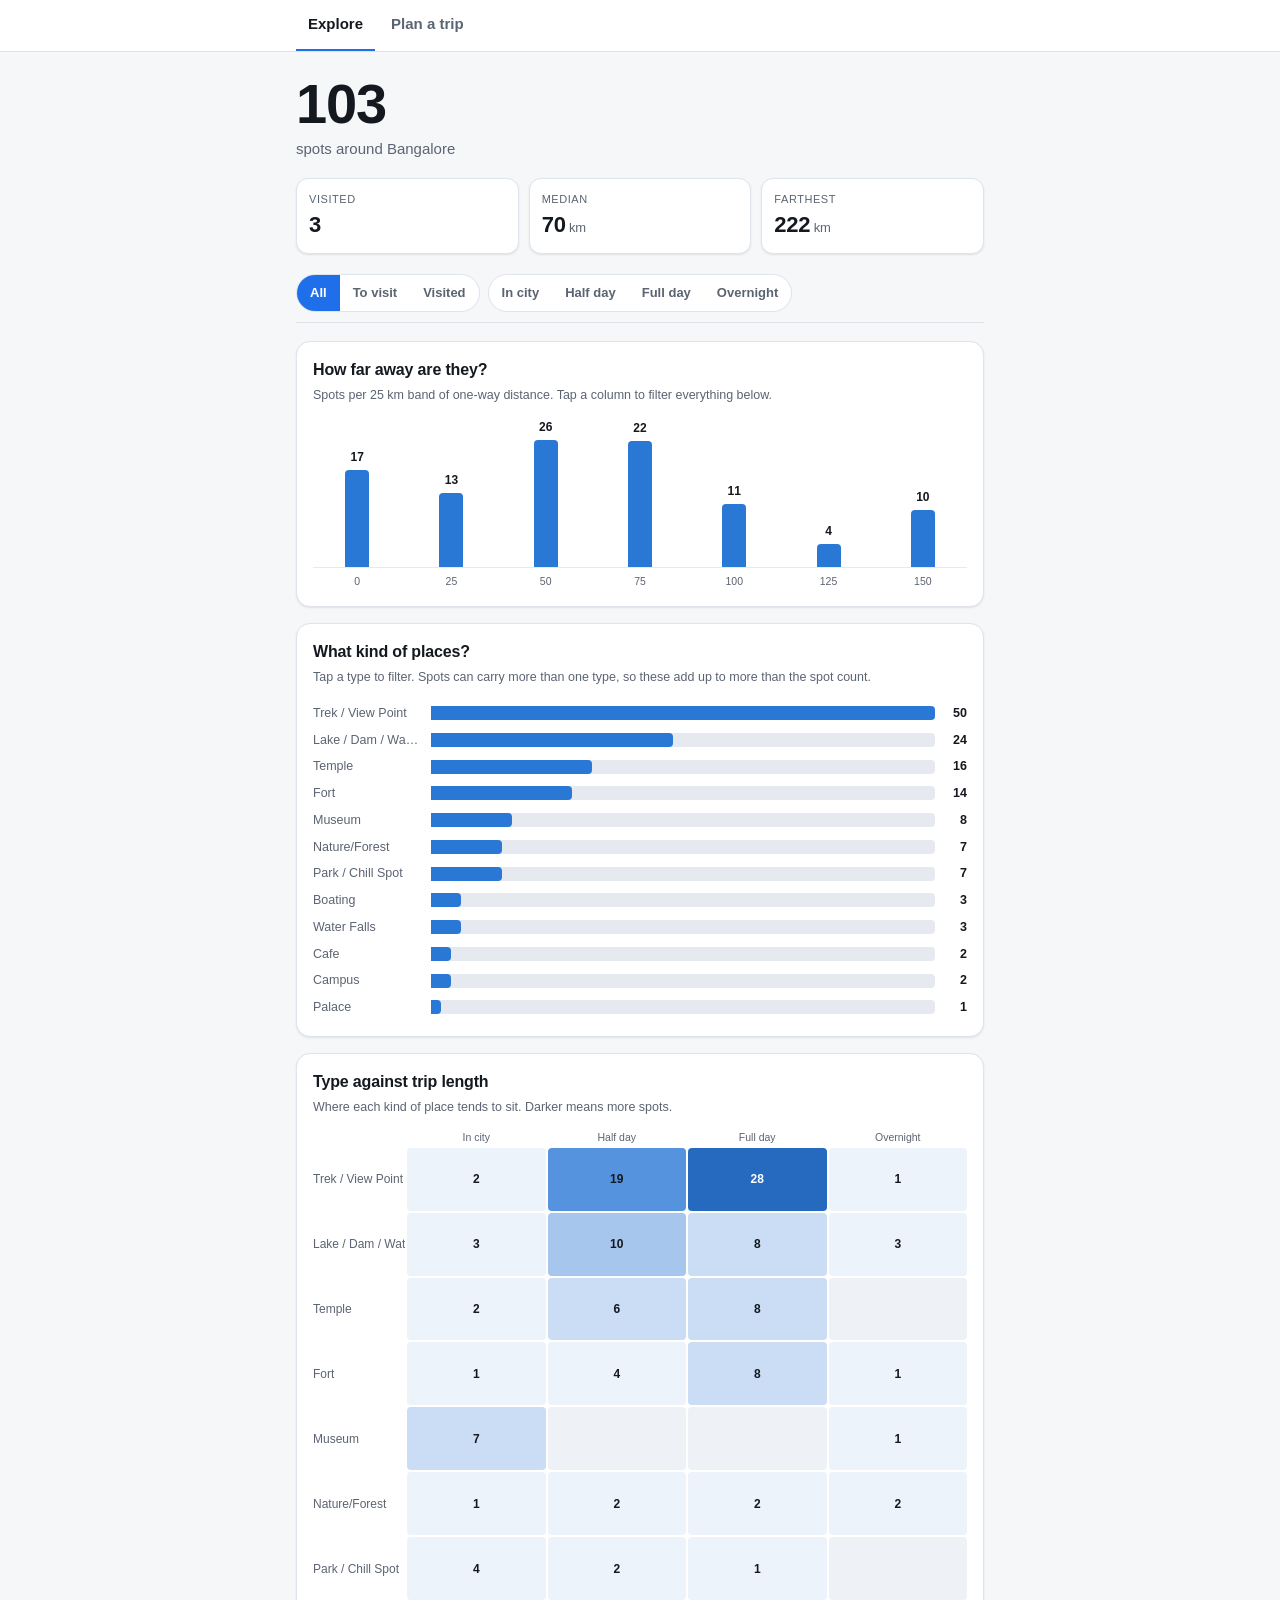
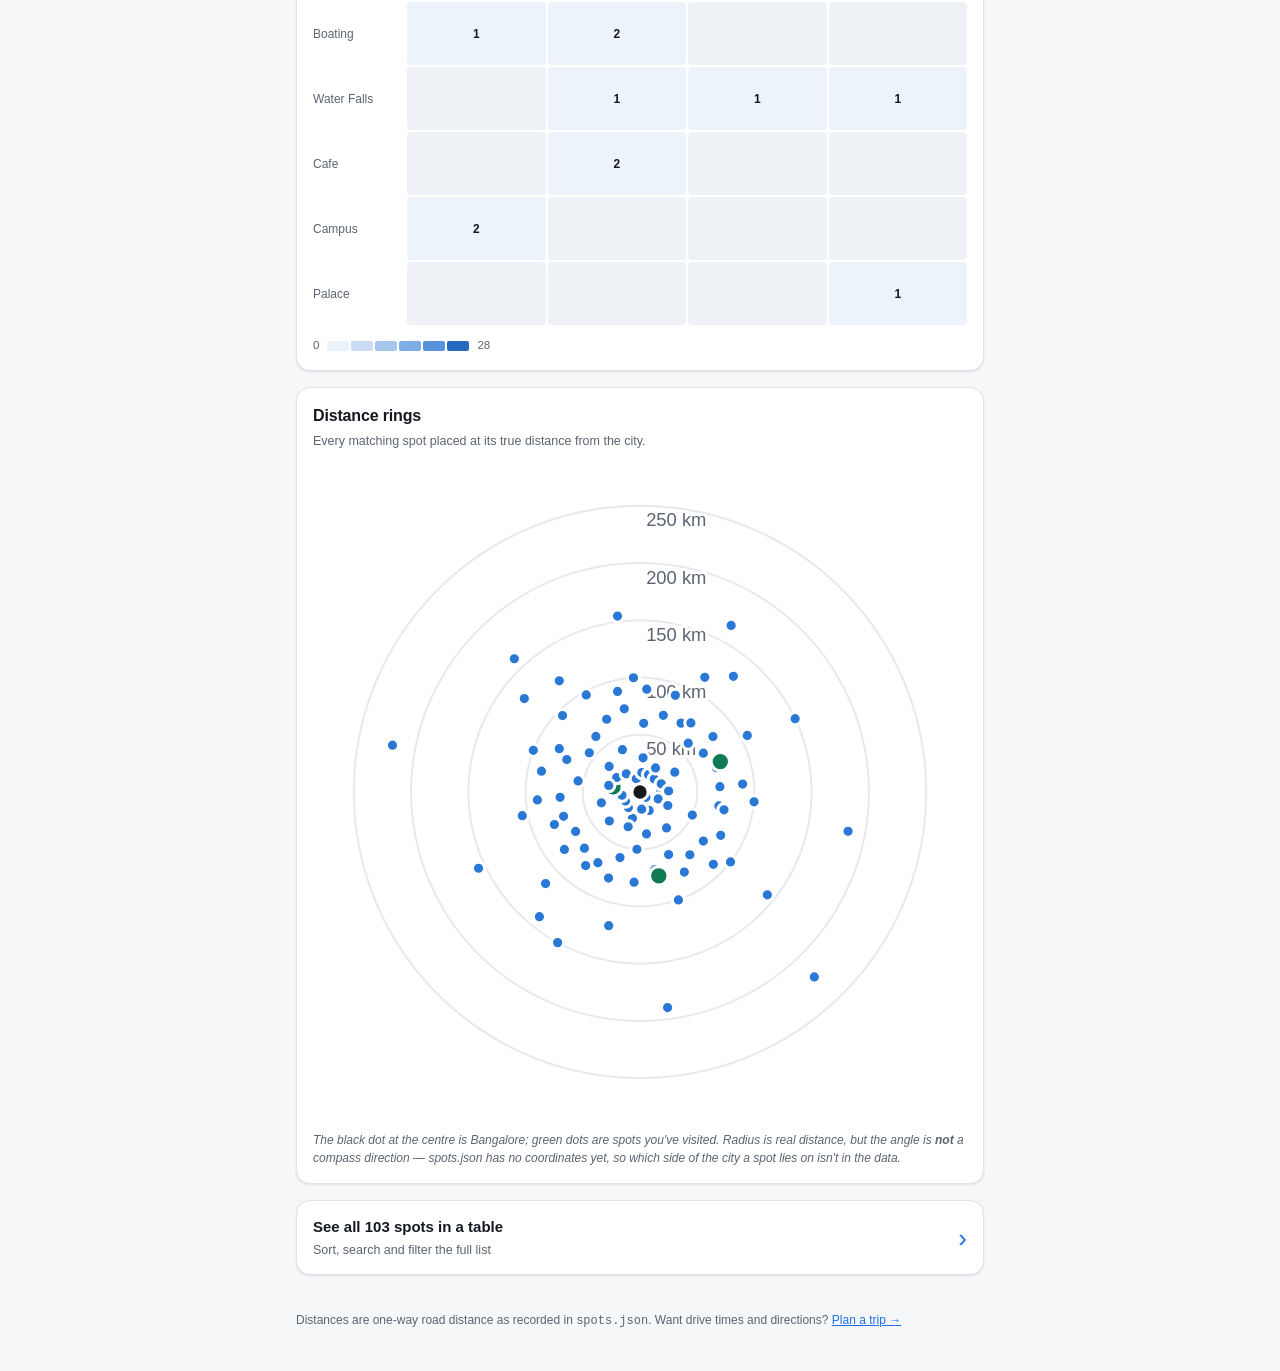
==== commit 3671fff2: "Move the table to its own sortable, searchable page The inline "show the numbers as a table" details" ====
--- a/index.html
+++ b/index.html
@@ -235,17 +235,18 @@
   .rings .dot-visited { fill: var(--visited); }
   .rings .hub { fill: var(--text); }
 
-  /* ---------- table view ---------- */
-  details.table-view { margin-bottom: 28px; }
-  details.table-view summary {
-    cursor: pointer; font-size: 14px; font-weight: 600; color: var(--accent);
-    padding: 10px 0; min-height: 40px;
-  }
-  .tbl-scroll { overflow-x: auto; }
-  table { border-collapse: collapse; width: 100%; font-size: 13px; }
-  th, td { text-align: left; padding: 7px 10px 7px 0; border-bottom: 1px solid var(--border); white-space: nowrap; }
-  th { font-size: 11px; text-transform: uppercase; letter-spacing: .05em; color: var(--muted); font-weight: 600; }
-  td.num, th.num { text-align: right; font-variant-numeric: tabular-nums; padding-right: 14px; }
+  /* ---------- link to the full table page ---------- */
+  .table-link {
+    display: flex; align-items: center; justify-content: space-between; gap: 12px;
+    background: var(--surface); border: 1px solid var(--border);
+    border-radius: 14px; padding: 15px 16px; margin-bottom: 28px;
+    box-shadow: var(--shadow); text-decoration: none; color: var(--text);
+    min-height: 60px;
+  }
+  .table-link strong { display: block; font-size: 15px; }
+  .table-link small { display: block; font-size: 12.5px; color: var(--muted); margin-top: 2px; }
+  .table-link .chev { font-size: 26px; color: var(--accent); line-height: 1; }
+  .table-link:hover { border-color: var(--accent); }
 
   .empty { text-align: center; padding: 26px 8px; color: var(--muted); font-size: 14px; }
   .error { text-align: center; padding: 32px 16px; color: #c2410c; }
@@ -319,19 +320,13 @@
       </p>
     </div>
 
-    <details class="table-view">
-      <summary id="tbl-summary">Show the numbers as a table</summary>
-      <div class="tbl-scroll">
-        <table>
-          <thead>
-            <tr>
-              <th>Spot</th><th class="num">km</th><th>Trip length</th><th>Status</th><th>Types</th>
-            </tr>
-          </thead>
-          <tbody id="tbl-body"></tbody>
-        </table>
-      </div>
-    </details>
+    <a class="table-link" id="table-link" href="table.html">
+      <span>
+        <strong id="table-link-title">See all spots in a table</strong>
+        <small>Sort, search and filter the full list</small>
+      </span>
+      <span class="chev" aria-hidden="true">›</span>
+    </a>
   </main>
 
   <footer>
@@ -645,25 +640,35 @@
       (list.length ? Math.max.apply(null, list.map(function (s) { return s.distance_km; })) : 0) + " km.");
   }
 
-  function renderTable(list) {
-    var body = $("tbl-body");
-    body.replaceChildren();
-    list.slice().sort(function (a, b) { return a.distance_km - b.distance_km; })
-      .forEach(function (s) {
-        var tr = document.createElement("tr");
-        [s.name, null, (BANDS.find(function (b) { return b.id === s.distance_band; }) || {}).label || s.distance_band,
-         s.status === "visited" ? "Visited" : "To visit", (s.types || []).join(", ")]
-          .forEach(function (v, i) {
-            var td = document.createElement("td");
-            if (i === 1) { td.className = "num"; td.textContent = s.distance_km; }
-            else td.textContent = v;
-            tr.appendChild(td);
-          });
-        body.appendChild(tr);
-      });
-    $("tbl-summary").textContent = body.children.length
-      ? "Show the numbers as a table (" + body.children.length + " rows)"
-      : "Show the numbers as a table";
+  // The table lives on its own page; hand it the current slice via the query string.
+  // Distance buckets have no equivalent there, so they widen to the bands they cover
+  // — the link text states the count the table will actually show.
+  function bucketsAsBands(list) {
+    return new Set(list.map(function (s) { return s.distance_band; }));
+  }
+
+  function renderTableLink(list) {
+    var p = new URLSearchParams();
+    if (state.status !== "all") p.set("status", state.status);
+    var bands = state.bands.size ? state.bands
+              : (state.buckets.size ? bucketsAsBands(list) : new Set());
+    if (bands.size) p.set("band", [...bands].join(","));
+    if (state.types.size) p.set("type", [...state.types].join(","));
+
+    var qs = p.toString();
+    $("table-link").setAttribute("href", "table.html" + (qs ? "?" + qs : ""));
+
+    // Count what the table will really show, not what this page shows.
+    var shown = spots.filter(function (s) {
+      if (state.status !== "all" && s.status !== state.status) return false;
+      if (bands.size && !bands.has(s.distance_band)) return false;
+      if (state.types.size && !(s.types || []).some(function (t) { return state.types.has(t); })) return false;
+      return true;
+    }).length;
+
+    $("table-link-title").textContent = shown === spots.length
+      ? "See all " + spots.length + " spots in a table"
+      : "See these " + shown + " spots in a table";
   }
 
   /* ---------- orchestration ---------- */
@@ -695,7 +700,7 @@
     renderTypes(listFor("types"), allTypes);
     renderHeat(list, allTypes);
     renderRings(list);
-    renderTable(list);
+    renderTableLink(list);
   }
 
   fetch("spots.json")
@@ -703,6 +708,11 @@
     .then(function (data) {
       spots = data.spots || [];
       allTypes = [...new Set(spots.flatMap(function (s) { return s.types || []; }))].sort();
+      // Coming back from the table page: restore whatever slice it was showing.
+      var p = new URLSearchParams(location.search);
+      if (p.get("status")) state.status = p.get("status");
+      (p.get("band") || "").split(",").filter(Boolean).forEach(function (v) { state.bands.add(v); });
+      (p.get("type") || "").split(",").filter(Boolean).forEach(function (v) { state.types.add(v); });
       render();
     })
     .catch(function () {
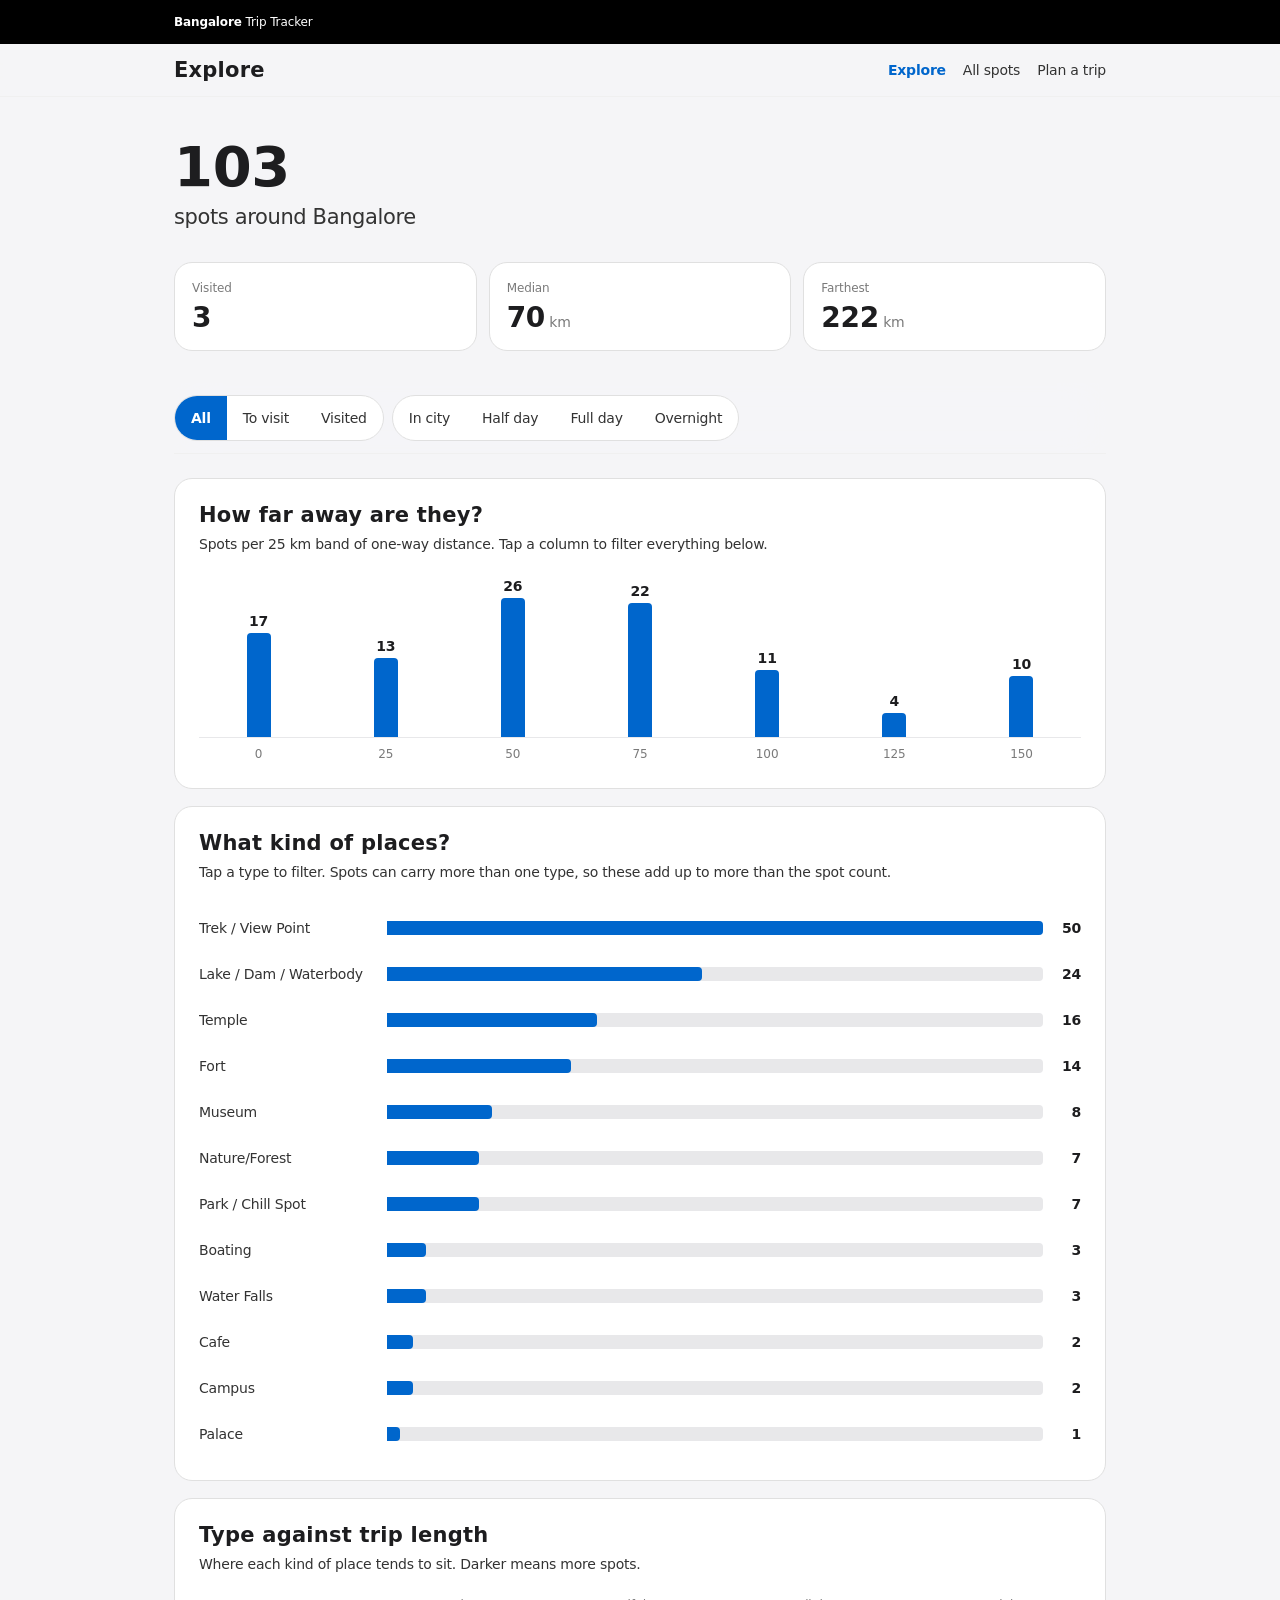
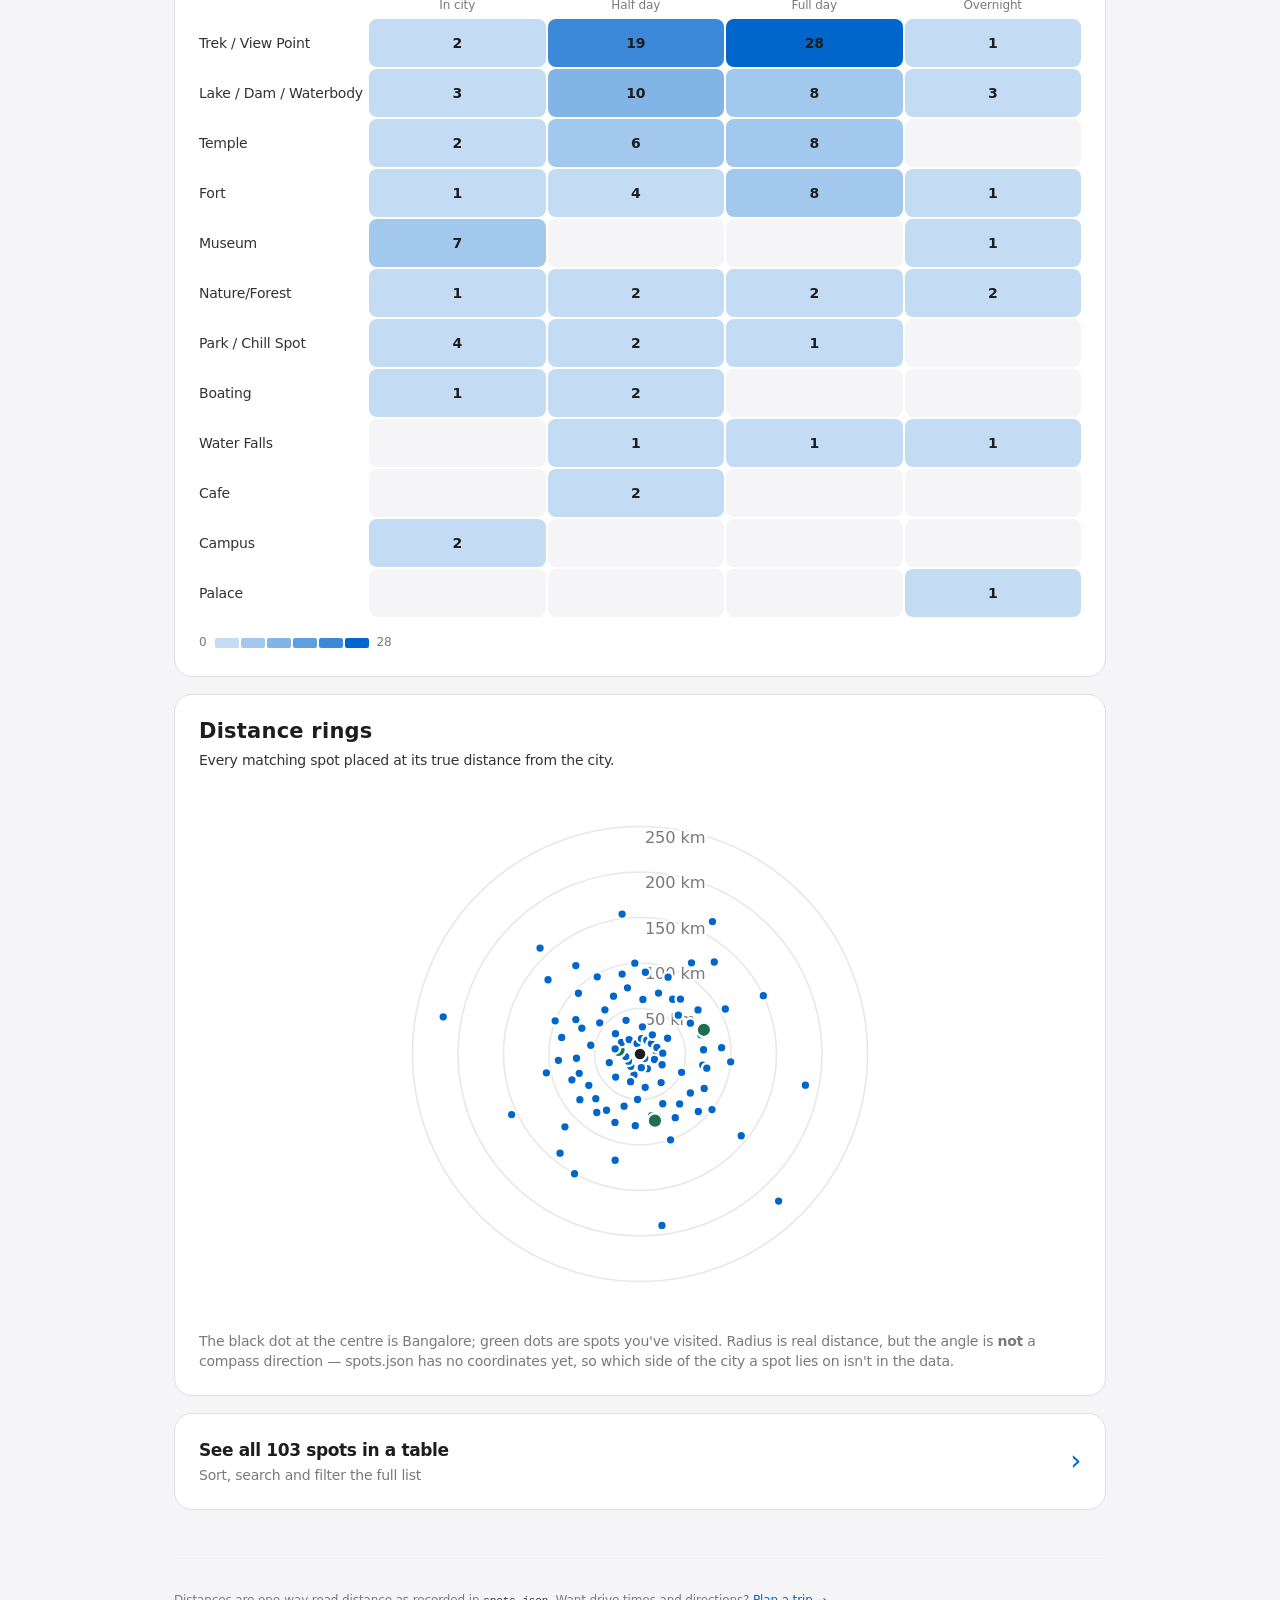
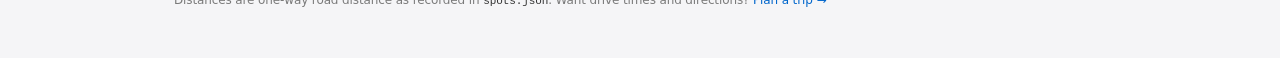
==== commit e5492185: "Restyle the UI on an Apple-style design system Extracts a shared app.css and rebuilds all three page" ====
--- a/index.html
+++ b/index.html
@@ -6,263 +6,23 @@
 <title>Bangalore Trip Tracker — Explore</title>
 <meta name="description" content="Explore the spread of day-trip and weekend spots around Bangalore.">
 <meta name="theme-color" content="#0f172a">
-<style>
-  :root {
-    --bg: #f6f7f9;
-    --surface: #ffffff;
-    --surface-2: #eef1f5;
-    --text: #14181f;
-    --muted: #5b6472;
-    --border: #dfe3ea;
-    --accent: #1f6feb;
-    --accent-text: #ffffff;
-    --visited: #0f7b52;
-    --visited-bg: #e3f5ec;
-    --shadow: 0 1px 2px rgba(16, 24, 40, .06), 0 1px 3px rgba(16, 24, 40, .04);
-
-    /* Data-viz roles. Validated against surface #ffffff / #171a21:
-       series L .575 C .163 contrast 4.42:1; ramp monotonic, min step dL .070. */
-    --series-1: #2a78d6;
-    --ramp-1: #ecf3fb;
-    --ramp-2: #caddf5;
-    --ramp-3: #a6c6ee;
-    --ramp-4: #7faee6;
-    --ramp-5: #5593de;
-    --ramp-6: #256abf;
-    --ramp-0: var(--surface-2);   /* zero — no data, not a low value */
-    --grid: #e6e9ef;
-    --deemph: #c7cdd8;
-    /* Cell-label ink, picked per step so 12px bold clears 4.5:1.
-       light: ink on 5 (5.60:1), white on 6 (5.39:1). */
-    --on-ramp-5: var(--text);
-    --on-ramp-6: #ffffff;
-  }
-  @media (prefers-color-scheme: dark) {
-    :root {
-      --bg: #0f1115;
-      --surface: #171a21;
-      --surface-2: #21252e;
-      --text: #e8ebf0;
-      --muted: #9aa4b2;
-      --border: #2b303a;
-      --accent: #4c8dff;
-      --accent-text: #0b0d11;
-      --visited: #5fd6a4;
-      --visited-bg: #14301f;
-      --shadow: none;
-
-      --series-1: #3987e5;
-      --ramp-1: #1a2433;
-      --ramp-2: #203552;
-      --ramp-3: #254873;
-      --ramp-4: #2b5b97;
-      --ramp-5: #3271be;
-      --ramp-6: #3987e5;
-      --ramp-0: #21252e;
-      --grid: #262b35;
-      --deemph: #3a4150;
-      /* dark: white on 5 (4.95:1), dark ink on the brightest step (5.34:1). */
-      --on-ramp-5: #ffffff;
-      --on-ramp-6: #0b0d11;
-    }
-  }
-
-  * { box-sizing: border-box; }
-  html { -webkit-text-size-adjust: 100%; }
-  body {
-    margin: 0;
-    background: var(--bg);
-    color: var(--text);
-    font: 16px/1.5 -apple-system, BlinkMacSystemFont, "Segoe UI", Roboto, "Helvetica Neue", Arial, sans-serif;
-  }
-  .wrap { max-width: 720px; margin: 0 auto; padding: 0 16px; }
-
-  /* ---------- nav ---------- */
-  .nav {
-    position: sticky; top: 0; z-index: 20;
-    background: var(--surface);
-    border-bottom: 1px solid var(--border);
-    padding-top: env(safe-area-inset-top);
-  }
-  .nav-inner { max-width: 720px; margin: 0 auto; padding: 0 16px; display: flex; gap: 4px; }
-  .nav a {
-    padding: 13px 12px;
-    font-size: 15px; font-weight: 600;
-    color: var(--muted); text-decoration: none;
-    border-bottom: 2px solid transparent;
-    min-height: 44px; display: inline-flex; align-items: center;
-  }
-  .nav a[aria-current="page"] { color: var(--text); border-bottom-color: var(--accent); }
-
-  /* ---------- hero ---------- */
-  header { padding: 24px 0 8px; }
-  .hero {
-    font-size: 56px; font-weight: 700; line-height: 1;
-    letter-spacing: -.02em;
-    /* proportional figures: tabular-nums looks loose at display size */
-  }
-  .hero-label { font-size: 15px; color: var(--muted); margin: 6px 0 0; }
-
-  /* ---------- stat tiles ---------- */
-  .kpis { display: grid; grid-template-columns: repeat(3, 1fr); gap: 10px; margin: 18px 0 0; }
-  .kpi {
-    background: var(--surface); border: 1px solid var(--border);
-    border-radius: 12px; padding: 12px; box-shadow: var(--shadow);
-  }
-  .kpi .k { display: block; font-size: 11px; text-transform: uppercase; letter-spacing: .05em; color: var(--muted); }
-  .kpi .v { font-size: 22px; font-weight: 700; letter-spacing: -.01em; }
-  .kpi .u { font-size: 13px; font-weight: 500; color: var(--muted); }
-
-  /* ---------- filter row (one row, scopes every chart) ---------- */
-  .filters {
-    position: sticky; top: 45px; z-index: 15;
-    background: var(--bg);
-    padding: 12px 0 10px;
-    border-bottom: 1px solid var(--border);
-    margin-bottom: 18px;
-  }
-  .filter-line { display: flex; gap: 8px; align-items: center; flex-wrap: wrap; }
-  .seg { display: inline-flex; border: 1px solid var(--border); border-radius: 999px; overflow: hidden; background: var(--surface); }
-  .seg button {
-    appearance: none; font: inherit; font-size: 13px; font-weight: 600;
-    padding: 8px 13px; border: 0; background: none; color: var(--muted);
-    cursor: pointer; min-height: 36px;
-  }
-  .seg button[aria-pressed="true"] { background: var(--accent); color: var(--accent-text); }
-  .seg button:focus-visible { outline: 2px solid var(--accent); outline-offset: -2px; }
-
-  .active-filters { display: flex; gap: 6px; flex-wrap: wrap; margin-top: 8px; }
-  .active-filters:empty { display: none; }
-  .fchip {
-    appearance: none; font: inherit; font-size: 12px; font-weight: 600;
-    padding: 5px 8px 5px 10px; border-radius: 999px;
-    border: 1px solid var(--accent); background: transparent; color: var(--accent);
-    cursor: pointer; display: inline-flex; align-items: center; gap: 5px; min-height: 30px;
-  }
-  .fchip .x { font-size: 14px; line-height: 1; }
-  .clear-all {
-    appearance: none; font: inherit; font-size: 12px; font-weight: 600;
-    background: none; border: 0; color: var(--muted); cursor: pointer;
-    text-decoration: underline; padding: 5px 4px; min-height: 30px;
-  }
-
-  /* ---------- chart cards ---------- */
-  .card {
-    background: var(--surface); border: 1px solid var(--border);
-    border-radius: 14px; padding: 16px; margin-bottom: 16px; box-shadow: var(--shadow);
-  }
-  .card h2 { font-size: 16px; margin: 0; letter-spacing: -.01em; }
-  .card .cap { font-size: 12.5px; color: var(--muted); margin: 4px 0 14px; }
-  .hint { font-size: 12px; color: var(--muted); margin: 12px 0 0; font-style: italic; }
-
-  /* ---------- horizontal bars ---------- */
-  .hbars { display: flex; flex-direction: column; gap: 2px; }
-  .hbar {
-    appearance: none; font: inherit; background: none; border: 0; padding: 3px 0;
-    display: grid; grid-template-columns: 108px 1fr auto; gap: 10px; align-items: center;
-    cursor: pointer; text-align: left; width: 100%; color: inherit;
-    border-radius: 6px;
-  }
-  .hbar:focus-visible { outline: 2px solid var(--accent); outline-offset: 1px; }
-  .hbar .name {
-    font-size: 12.5px; color: var(--muted);
-    overflow: hidden; text-overflow: ellipsis; white-space: nowrap;
-  }
-  /* display:block matters — a bare inline span ignores width/height */
-  .hbar .track { display: block; height: 14px; background: var(--grid); border-radius: 0 4px 4px 0; }
-  .hbar .fill {
-    display: block;
-    height: 100%; background: var(--series-1);
-    border-radius: 0 4px 4px 0;  /* square at baseline, rounded data-end */
-    min-width: 2px;
-  }
-  .hbar .val { font-size: 12.5px; font-weight: 600; font-variant-numeric: tabular-nums; min-width: 22px; text-align: right; }
-  .hbar[aria-pressed="true"] .name, .hbar[aria-pressed="true"] .val { color: var(--text); }
-  .dimmed .hbar:not([aria-pressed="true"]) .fill { background: var(--deemph); }
-  .dimmed .hbar:not([aria-pressed="true"]) .name { opacity: .7; }
-
-  /* ---------- columns (distance histogram) ---------- */
-  .cols { display: flex; align-items: flex-end; gap: 6px; height: 150px; border-bottom: 1px solid var(--grid); }
-  .col {
-    appearance: none; font: inherit; background: none; border: 0; padding: 0;
-    flex: 1; display: flex; flex-direction: column; justify-content: flex-end;
-    align-items: center; gap: 4px; cursor: pointer; height: 100%; color: inherit;
-    border-radius: 6px 6px 0 0;
-  }
-  .col:focus-visible { outline: 2px solid var(--accent); outline-offset: 1px; }
-  .col .cap-val { font-size: 12px; font-weight: 600; font-variant-numeric: tabular-nums; }
-  .col .bar {
-    width: 100%; max-width: 24px; background: var(--series-1);
-    border-radius: 4px 4px 0 0;  /* rounded cap, square at baseline */
-    min-height: 2px;
-  }
-  .dimmed .col:not([aria-pressed="true"]) .bar { background: var(--deemph); }
-  .col-axis { display: flex; gap: 6px; margin-top: 6px; }
-  .col-axis span {
-    flex: 1; text-align: center; font-size: 10.5px; color: var(--muted);
-    font-variant-numeric: tabular-nums;
-  }
-
-  /* ---------- heatmap ---------- */
-  .heat-scroll { overflow-x: auto; }
-  .heat { display: grid; grid-template-columns: 92px repeat(4, minmax(0, 1fr)); gap: 2px; }
-  .heat .h-col { font-size: 10.5px; color: var(--muted); text-align: center; padding-bottom: 2px; line-height: 1.25; }
-  .heat .h-row {
-    font-size: 12px; color: var(--muted); display: flex; align-items: center;
-    overflow: hidden; text-overflow: ellipsis; white-space: nowrap; padding-right: 4px;
-  }
-  .heat .cell {
-    aspect-ratio: 2.2 / 1; border-radius: 4px;
-    display: flex; align-items: center; justify-content: center;
-    font-size: 12px; font-weight: 600; font-variant-numeric: tabular-nums;
-  }
-  .legend { display: flex; align-items: center; gap: 8px; margin-top: 12px; font-size: 11.5px; color: var(--muted); }
-  .legend .swatches { display: flex; gap: 2px; }
-  .legend i { width: 22px; height: 10px; border-radius: 2px; display: block; }
-
-  /* ---------- distance rings ---------- */
-  .rings { width: 100%; height: auto; display: block; }
-  .rings circle.ring { fill: none; stroke: var(--grid); stroke-width: 1; }
-  /* Halo keeps ring labels readable where dots sit under them. */
-  .rings text {
-    font-size: 9px; fill: var(--muted);
-    paint-order: stroke fill;
-    stroke: var(--surface); stroke-width: 3px; stroke-linejoin: round;
-  }
-  /* 2px surface ring so overlapping dots stay countable. */
-  .rings .dot, .rings .dot-visited, .rings .hub { stroke: var(--surface); stroke-width: 1.5; }
-  .rings .dot { fill: var(--series-1); }
-  .rings .dot-visited { fill: var(--visited); }
-  .rings .hub { fill: var(--text); }
-
-  /* ---------- link to the full table page ---------- */
-  .table-link {
-    display: flex; align-items: center; justify-content: space-between; gap: 12px;
-    background: var(--surface); border: 1px solid var(--border);
-    border-radius: 14px; padding: 15px 16px; margin-bottom: 28px;
-    box-shadow: var(--shadow); text-decoration: none; color: var(--text);
-    min-height: 60px;
-  }
-  .table-link strong { display: block; font-size: 15px; }
-  .table-link small { display: block; font-size: 12.5px; color: var(--muted); margin-top: 2px; }
-  .table-link .chev { font-size: 26px; color: var(--accent); line-height: 1; }
-  .table-link:hover { border-color: var(--accent); }
-
-  .empty { text-align: center; padding: 26px 8px; color: var(--muted); font-size: 14px; }
-  .error { text-align: center; padding: 32px 16px; color: #c2410c; }
-
-  footer { padding: 8px 0 40px; font-size: 12px; color: var(--muted); line-height: 1.6; }
-  footer a { color: var(--accent); }
-</style>
+<link rel="stylesheet" href="app.css">
 </head>
 <body>
 
-<nav class="nav">
-  <div class="nav-inner">
-    <a href="index.html" aria-current="page">Explore</a>
-    <a href="plan.html">Plan a trip</a>
+<nav class="gnav">
+  <div class="gnav-in"><span class="brand"><b>Bangalore</b> Trip Tracker</span></div>
+</nav>
+<div class="subnav">
+  <div class="subnav-in">
+    <span class="subnav-title">Explore</span>
+    <div class="subnav-links">
+      <a href="index.html" aria-current="page">Explore</a>
+      <a href="table.html">All spots</a>
+      <a href="plan.html">Plan a trip</a>
+    </div>
   </div>
-</nav>
+</div>
 
 <div class="wrap">
   <header>
--- a/app.css
+++ b/app.css
@@ -0,0 +1,565 @@
+/* ============================================================
+   Bangalore Trip Tracker — shared stylesheet
+   Follows DESIGN-apple.md: single Action Blue accent, SF Pro
+   type ramp, pill CTAs, hairline borders, no shadows, no
+   gradients, scale(0.95) press state.
+   ============================================================ */
+
+:root {
+  /* --- accent: the ONE interactive colour --- */
+  --primary:        #0066cc;   /* Action Blue */
+  --primary-focus:  #0071e3;   /* focus ring only */
+  --on-primary:     #ffffff;
+
+  /* --- surfaces --- */
+  --canvas:         #ffffff;
+  --parchment:      #f5f5f7;
+  --pearl:          #fafafc;
+  --page:           #f5f5f7;
+  --surface:        #ffffff;
+  --nav-black:      #000000;
+
+  /* --- ink --- */
+  --ink:            #1d1d1f;
+  --ink-80:         #333333;
+  --ink-48:         #7a7a7a;
+  --on-dark:        #ffffff;
+
+  /* --- lines --- */
+  --hairline:       #e0e0e0;
+  --divider-soft:   #f0f0f0;
+
+  /* --- radii --- */
+  --r-sm:   8px;
+  --r-md:  11px;
+  --r-lg:  18px;
+  --r-pill: 9999px;
+
+  /* --- spacing --- */
+  --s-xxs: 4px; --s-xs: 8px; --s-sm: 12px; --s-md: 17px;
+  --s-lg: 24px; --s-xl: 32px; --s-xxl: 48px;
+
+  /* --- data-viz roles (validated against #ffffff) ---
+     series L .522 C .177 5.57:1 · ramp monotonic, min dL .065
+     every ramp step's label clears 4.6:1 */
+  --series-1: #0066cc;
+  --ramp-1: #c4dcf3; --ramp-2: #a3c8ed; --ramp-3: #82b4e6;
+  --ramp-4: #5e9fdf; --ramp-5: #3b89d8; --ramp-6: #0066cc;
+  --ramp-0: var(--parchment);
+  --on-ramp-lo: var(--ink);      /* steps 1-5 */
+  --on-ramp-hi: #ffffff;         /* step 6 */
+  --grid-line: #e8e8ea;
+  --deemph:    #d2d2d7;
+
+  /* --- status --- */
+  --visited:    #1d6f4f;
+  --visited-bg: #e8f4ee;
+
+  --font: system-ui, -apple-system, BlinkMacSystemFont, "SF Pro Text", "Segoe UI", sans-serif;
+}
+
+/* Dark counterparts. DESIGN-apple.md documents the light-dominant
+   system only, so these are built from its own dark tokens:
+   surface-tile-1/2 for surfaces, Sky Link Blue for the accent. */
+@media (prefers-color-scheme: dark) {
+  :root {
+    --primary:       #2997ff;   /* Sky Link Blue — Action Blue dies on dark */
+    --primary-focus: #2997ff;
+    --on-primary:    #00294d;
+
+    --canvas:    #272729;
+    --parchment: #1d1d1f;
+    --pearl:     #2a2a2c;
+    --page:      #000000;
+    --surface:   #272729;
+    --nav-black: #000000;
+
+    --ink:    #ffffff;
+    --ink-80: #cccccc;
+    --ink-48: #8e8e93;
+
+    --hairline:     #3a3a3c;
+    --divider-soft: #2a2a2c;
+
+    --series-1: #2997ff;
+    --ramp-1: #272e37; --ramp-2: #27415a; --ramp-3: #28537c;
+    --ramp-4: #2865a0; --ramp-5: #2878c3; --ramp-6: #2997ff;
+    --ramp-0: #2a2a2c;
+    --on-ramp-lo: #ffffff;
+    --on-ramp-hi: #1d1d1f;
+    --grid-line: #3a3a3c;
+    --deemph:    #48484a;
+
+    --visited:    #5fd6a4;
+    --visited-bg: #14301f;
+  }
+}
+
+/* ---------------- base ---------------- */
+* { box-sizing: border-box; }
+html { -webkit-text-size-adjust: 100%; }
+body {
+  margin: 0;
+  background: var(--page);
+  color: var(--ink);
+  font-family: var(--font);
+  font-size: 17px;          /* Apple runs body at 17, not 16 */
+  font-weight: 400;
+  line-height: 1.47;
+  letter-spacing: -0.374px;
+}
+[hidden] { display: none !important; }
+.wrap { max-width: 980px; margin: 0 auto; padding: 0 var(--s-lg); }
+.wrap-wide { max-width: 1440px; }
+
+/* The system-wide press micro-interaction. */
+button, .btn, .chip, a.btn { -webkit-tap-highlight-color: transparent; }
+button:active, .btn:active, .chip:active { transform: scale(0.95); }
+:focus-visible { outline: 2px solid var(--primary-focus); outline-offset: 2px; border-radius: 2px; }
+
+/* ---------------- global nav (black, 44px) ---------------- */
+.gnav {
+  position: sticky; top: 0; z-index: 40;
+  background: var(--nav-black);
+  height: 44px;
+  padding-top: env(safe-area-inset-top);
+}
+.gnav-in {
+  max-width: 980px; margin: 0 auto; padding: 0 var(--s-lg);
+  height: 44px; display: flex; align-items: center; gap: var(--s-lg);
+}
+.gnav .brand {
+  color: var(--on-dark);
+  font-size: 12px; font-weight: 400; line-height: 1; letter-spacing: -0.12px;
+}
+.gnav .brand b { font-weight: 600; }
+
+/* ---------------- sub nav (frosted parchment, 52px) ---------------- */
+.subnav {
+  background: color-mix(in srgb, var(--parchment) 80%, transparent);
+  -webkit-backdrop-filter: saturate(180%) blur(20px);
+  backdrop-filter: saturate(180%) blur(20px);
+  border-bottom: 1px solid var(--divider-soft);
+  margin-bottom: var(--s-xl);
+}
+.subnav-in {
+  max-width: 980px; margin: 0 auto; padding: 0 var(--s-lg);
+  min-height: 52px; display: flex; align-items: center;
+  justify-content: space-between; gap: var(--s-md); flex-wrap: wrap;
+}
+.subnav-title {
+  font-size: 21px; font-weight: 600; line-height: 1.19; letter-spacing: 0.231px;
+}
+.subnav-links { display: flex; gap: var(--s-md); align-items: center; }
+.subnav-links a {
+  font-size: 14px; font-weight: 400; line-height: 1.29; letter-spacing: -0.224px;
+  color: var(--ink-80); text-decoration: none;
+  padding: 8px 0; min-height: 36px; display: inline-flex; align-items: center;
+}
+.subnav-links a[aria-current="page"] { color: var(--primary); font-weight: 600; }
+
+/* ---------------- type ---------------- */
+.hero-display {
+  font-size: 56px; font-weight: 600; line-height: 1.07; letter-spacing: -0.28px;
+}
+.display-lg { font-size: 40px; font-weight: 600; line-height: 1.1; letter-spacing: 0; }
+.lead { font-size: 28px; font-weight: 400; line-height: 1.14; letter-spacing: 0.196px; }
+.tagline { font-size: 21px; font-weight: 600; line-height: 1.19; letter-spacing: 0.231px; }
+.caption { font-size: 14px; font-weight: 400; line-height: 1.43; letter-spacing: -0.224px; }
+.caption-strong { font-size: 14px; font-weight: 600; line-height: 1.29; letter-spacing: -0.224px; }
+.fine { font-size: 12px; font-weight: 400; line-height: 1.4; letter-spacing: -0.12px; }
+.muted { color: var(--ink-80); }
+
+/* ---------------- buttons ---------------- */
+/* Default .btn is the ghost pill (the second CTA); .primary is Action Blue. */
+.btn {
+  appearance: none; font-family: inherit;
+  font-size: 17px; font-weight: 400; letter-spacing: -0.374px; line-height: 1.24;
+  padding: 11px 22px; border-radius: var(--r-pill);
+  cursor: pointer;
+  min-height: 44px; display: inline-flex; align-items: center; justify-content: center;
+  background: transparent; color: var(--primary); border: 1px solid var(--primary);
+}
+.btn.primary, .btn.ghost.primary {
+  background: var(--primary); color: var(--on-primary); border-color: var(--primary);
+}
+.btn.pearl {
+  background: var(--pearl); color: var(--ink-80); border-color: var(--divider-soft);
+  border-radius: var(--r-md); font-size: 14px; padding: 8px 14px; min-height: 40px;
+}
+.btn:disabled { background: var(--divider-soft); color: var(--ink-48); border-color: transparent; cursor: not-allowed; }
+.btn:disabled:active { transform: none; }
+.btn-row { display: flex; gap: var(--s-sm); }
+.btn-row .btn { flex: 1; }
+
+/* text links */
+a { color: var(--primary); }
+.link {
+  color: var(--primary); text-decoration: none;
+  font-size: 17px; letter-spacing: -0.374px;
+}
+.link:hover { text-decoration: underline; }
+
+/* ---------------- chips (configurator grammar) ---------------- */
+.chips { display: flex; flex-wrap: wrap; gap: var(--s-xs); }
+.chip {
+  appearance: none; font-family: inherit;
+  font-size: 14px; font-weight: 400; letter-spacing: -0.224px; line-height: 1.29;
+  padding: 12px 16px; border-radius: var(--r-pill);
+  border: 1px solid var(--hairline); background: var(--canvas); color: var(--ink);
+  cursor: pointer; min-height: 44px; display: inline-flex; align-items: center;
+}
+/* selected = border upgrade, not a fill swap (per the spec).
+   Weight also shifts so selection is never colour-alone. */
+.chip[aria-pressed="true"] {
+  border: 2px solid var(--primary-focus);
+  font-weight: 600;
+  padding: 11px 15px;   /* keep the box identical as the border grows */
+}
+
+/* segmented control — same grammar, joined */
+.seg { display: inline-flex; border: 1px solid var(--hairline); border-radius: var(--r-pill);
+  overflow: hidden; background: var(--canvas); }
+.seg button {
+  appearance: none; font-family: inherit;
+  font-size: 14px; font-weight: 400; letter-spacing: -0.224px;
+  padding: 10px 16px; border: 0; background: none; color: var(--ink-80);
+  cursor: pointer; min-height: 44px;
+}
+.seg button[aria-pressed="true"] { background: var(--primary); color: var(--on-primary); font-weight: 600; }
+.seg button:active { transform: none; }
+
+/* removable filter chip */
+.fchip {
+  appearance: none; font-family: inherit;
+  font-size: 14px; font-weight: 400; letter-spacing: -0.224px;
+  padding: 7px 12px; border-radius: var(--r-pill);
+  border: 1px solid var(--primary); background: transparent; color: var(--primary);
+  cursor: pointer; display: inline-flex; align-items: center; gap: 6px; min-height: 36px;
+}
+.clear-all {
+  appearance: none; font-family: inherit; font-size: 14px; letter-spacing: -0.224px;
+  background: none; border: 0; color: var(--ink-48); cursor: pointer;
+  text-decoration: underline; padding: 6px 4px; min-height: 36px;
+}
+
+/* ---------------- cards (hairline, no shadow) ---------------- */
+.card {
+  background: var(--canvas);
+  border: 1px solid var(--hairline);
+  border-radius: var(--r-lg);
+  padding: var(--s-lg);
+  margin-bottom: var(--s-md);
+}
+.card h2 { font-size: 21px; font-weight: 600; line-height: 1.19; letter-spacing: 0.231px; margin: 0; }
+.card .cap { font-size: 14px; line-height: 1.43; letter-spacing: -0.224px; color: var(--ink-80); margin: 6px 0 var(--s-lg); }
+.hint { font-size: 14px; line-height: 1.43; letter-spacing: -0.224px; color: var(--ink-48); margin: var(--s-md) 0 0; }
+.panel {
+  background: var(--canvas); border: 1px solid var(--hairline);
+  border-radius: var(--r-lg); padding: var(--s-lg); margin-bottom: var(--s-md);
+}
+.field { margin-bottom: var(--s-lg); }
+.field:last-child { margin-bottom: 0; }
+.label {
+  display: block; font-size: 14px; font-weight: 600; line-height: 1.29;
+  letter-spacing: -0.224px; color: var(--ink-80); margin-bottom: var(--s-sm);
+}
+
+/* ---------------- inputs ---------------- */
+.search {
+  flex: 1; min-width: 0; font-family: inherit;
+  font-size: 17px; letter-spacing: -0.374px;
+  padding: 12px 20px; height: 44px;
+  border-radius: var(--r-pill);
+  border: 1px solid rgba(0, 0, 0, .08);
+  background: var(--canvas); color: var(--ink);
+}
+@media (prefers-color-scheme: dark) { .search { border-color: rgba(255, 255, 255, .12); } }
+input[type="range"] { width: 100%; accent-color: var(--primary); }
+
+/* ---------------- status pill ---------------- */
+.pill {
+  display: inline-block; font-size: 12px; font-weight: 600; line-height: 1.3;
+  letter-spacing: -0.12px; padding: 4px 10px; border-radius: var(--r-pill);
+  background: var(--parchment); color: var(--ink-80); white-space: nowrap;
+}
+.pill.v { background: var(--visited-bg); color: var(--visited); }
+
+/* ---------------- footer ---------------- */
+footer {
+  border-top: 1px solid var(--divider-soft);
+  margin-top: var(--s-xxl);
+  padding: var(--s-xl) 0 var(--s-xxl);
+  font-size: 12px; line-height: 1.6; letter-spacing: -0.12px; color: var(--ink-48);
+}
+footer a { color: var(--primary); text-decoration: none; }
+footer a:hover { text-decoration: underline; }
+
+.empty { text-align: center; padding: var(--s-xxl) var(--s-sm); color: var(--ink-48); font-size: 17px; }
+.error { text-align: center; padding: var(--s-xxl) var(--s-lg); color: #b3261e; font-size: 17px; }
+
+/* ============================================================
+   Explore
+   ============================================================ */
+.hero {
+  font-size: 56px; font-weight: 600; line-height: 1.07; letter-spacing: -0.28px;
+  padding-top: var(--s-xs);
+}
+.hero-label { font-size: 21px; font-weight: 400; line-height: 1.19; color: var(--ink-80); margin: var(--s-xs) 0 0; }
+
+.kpis { display: grid; grid-template-columns: repeat(3, 1fr); gap: var(--s-sm); margin-top: var(--s-xl); }
+.kpi { background: var(--canvas); border: 1px solid var(--hairline); border-radius: var(--r-lg); padding: var(--s-md); }
+.kpi .k {
+  display: block; font-size: 12px; font-weight: 400; letter-spacing: -0.12px;
+  color: var(--ink-48); margin-bottom: var(--s-xxs);
+}
+.kpi .v { font-size: 28px; font-weight: 600; line-height: 1.14; letter-spacing: -0.28px; }
+.kpi .u { font-size: 14px; font-weight: 400; color: var(--ink-48); letter-spacing: -0.224px; }
+
+.filters {
+  position: sticky; top: 44px; z-index: 20;
+  background: color-mix(in srgb, var(--page) 88%, transparent);
+  -webkit-backdrop-filter: saturate(180%) blur(20px);
+  backdrop-filter: saturate(180%) blur(20px);
+  padding: var(--s-sm) 0; border-bottom: 1px solid var(--divider-soft);
+  margin: var(--s-xl) 0 var(--s-lg);
+}
+.filter-line { display: flex; gap: var(--s-xs); flex-wrap: wrap; }
+.active-filters { display: flex; gap: 6px; flex-wrap: wrap; margin-top: var(--s-sm); }
+.active-filters:empty { display: none; }
+
+/* horizontal bars */
+.hbars { display: flex; flex-direction: column; gap: 2px; }
+/* min-height keeps each bar a 44px touch target even though the mark is 14px. */
+.hbar {
+  appearance: none; font-family: inherit; background: none; border: 0;
+  padding: var(--s-xs) 0; min-height: 44px;
+  display: grid; grid-template-columns: 116px 1fr auto; gap: var(--s-sm);
+  align-items: center; cursor: pointer; text-align: left; width: 100%; color: inherit;
+}
+.hbar:active { transform: none; }
+.hbar .name {
+  font-size: 14px; letter-spacing: -0.224px; color: var(--ink-80);
+  overflow: hidden; text-overflow: ellipsis; white-space: nowrap;
+}
+.hbar .track { display: block; height: 14px; background: var(--grid-line); border-radius: 0 4px 4px 0; }
+.hbar .fill { display: block; height: 100%; background: var(--series-1); border-radius: 0 4px 4px 0; min-width: 2px; }
+.hbar .val { font-size: 14px; font-weight: 600; letter-spacing: -0.224px; font-variant-numeric: tabular-nums; min-width: 26px; text-align: right; }
+.hbar[aria-pressed="true"] .name { color: var(--ink); font-weight: 600; }
+.dimmed .hbar:not([aria-pressed="true"]) .fill { background: var(--deemph); }
+
+/* columns */
+.cols { display: flex; align-items: flex-end; gap: var(--s-xs); height: 160px; border-bottom: 1px solid var(--grid-line); }
+.col {
+  appearance: none; font-family: inherit; background: none; border: 0; padding: 0; flex: 1;
+  display: flex; flex-direction: column; justify-content: flex-end; align-items: center;
+  gap: var(--s-xxs); cursor: pointer; height: 100%; color: inherit;
+}
+.col:active { transform: none; }
+.col .cap-val { font-size: 14px; font-weight: 600; letter-spacing: -0.224px; font-variant-numeric: tabular-nums; }
+.col .bar { width: 100%; max-width: 24px; background: var(--series-1); border-radius: 4px 4px 0 0; min-height: 2px; }
+.col[aria-pressed="true"] .cap-val { color: var(--primary); }
+.dimmed .col:not([aria-pressed="true"]) .bar { background: var(--deemph); }
+.col-axis { display: flex; gap: var(--s-xs); margin-top: var(--s-xs); }
+.col-axis span { flex: 1; text-align: center; font-size: 12px; letter-spacing: -0.12px; color: var(--ink-48); font-variant-numeric: tabular-nums; }
+
+/* heatmap */
+.heat { display: grid; grid-template-columns: 100px repeat(4, minmax(0, 1fr)); gap: 2px; }
+.heat .h-col { font-size: 12px; letter-spacing: -0.12px; color: var(--ink-48); text-align: center; padding-bottom: var(--s-xxs); line-height: 1.25; }
+.heat .h-row {
+  font-size: 14px; letter-spacing: -0.224px; color: var(--ink-80); display: flex; align-items: center;
+  overflow: hidden; text-overflow: ellipsis; white-space: nowrap; padding-right: 6px;
+}
+.heat .cell {
+  aspect-ratio: 2.2 / 1; border-radius: var(--r-sm);
+  display: flex; align-items: center; justify-content: center;
+  font-size: 14px; font-weight: 600; letter-spacing: -0.224px; font-variant-numeric: tabular-nums;
+}
+.legend { display: flex; align-items: center; gap: var(--s-xs); margin-top: var(--s-md); font-size: 12px; letter-spacing: -0.12px; color: var(--ink-48); }
+.legend .swatches { display: flex; gap: 2px; }
+.legend i { width: 24px; height: 10px; border-radius: 2px; display: block; }
+
+/* rings */
+.rings { width: 100%; height: auto; display: block; }
+.rings circle.ring { fill: none; stroke: var(--grid-line); stroke-width: 1; }
+.rings text {
+  font-size: 10px; fill: var(--ink-48); letter-spacing: -0.08px;
+  paint-order: stroke fill; stroke: var(--canvas); stroke-width: 3px; stroke-linejoin: round;
+}
+.rings .dot, .rings .dot-visited, .rings .hub { stroke: var(--canvas); stroke-width: 1.5; }
+.rings .dot { fill: var(--series-1); }
+.rings .dot-visited { fill: var(--visited); }
+.rings .hub { fill: var(--ink); }
+
+/* link out to the table */
+.table-link {
+  display: flex; align-items: center; justify-content: space-between; gap: var(--s-md);
+  background: var(--canvas); border: 1px solid var(--hairline); border-radius: var(--r-lg);
+  padding: var(--s-lg); margin-bottom: var(--s-md);
+  text-decoration: none; color: var(--ink); min-height: 64px;
+}
+.table-link strong { display: block; font-size: 17px; font-weight: 600; letter-spacing: -0.374px; }
+.table-link small { display: block; font-size: 14px; letter-spacing: -0.224px; color: var(--ink-48); margin-top: 2px; }
+.table-link .chev { font-size: 28px; color: var(--primary); line-height: 1; font-weight: 400; }
+.table-link:active { transform: scale(0.95); }
+
+/* ============================================================
+   Table
+   ============================================================ */
+.toolbar {
+  position: sticky; top: 44px; z-index: 20;
+  background: color-mix(in srgb, var(--page) 88%, transparent);
+  -webkit-backdrop-filter: saturate(180%) blur(20px);
+  backdrop-filter: saturate(180%) blur(20px);
+  padding: var(--s-sm) 0; border-bottom: 1px solid var(--divider-soft); margin-bottom: var(--s-md);
+}
+.search-row { display: flex; gap: var(--s-xs); align-items: center; }
+.filter-toggle {
+  appearance: none; font-family: inherit; font-size: 14px; letter-spacing: -0.224px;
+  padding: 8px 15px; border-radius: var(--r-sm);
+  border: 1px solid var(--hairline); background: var(--canvas); color: var(--ink);
+  cursor: pointer; min-height: 44px; flex: none;
+}
+.filter-toggle[aria-expanded="true"] { background: var(--ink); color: var(--canvas); border-color: var(--ink); }
+.filter-toggle .badge {
+  display: inline-block; margin-left: 6px; padding: 0 6px; border-radius: var(--r-pill);
+  background: var(--primary); color: var(--on-primary); font-size: 12px; font-weight: 600;
+}
+.filter-toggle .badge[hidden] { display: none; }
+.filter-toggle[aria-expanded="true"] .badge { background: var(--canvas); color: var(--ink); }
+
+.count-row { display: flex; align-items: baseline; justify-content: space-between; gap: var(--s-md); padding: var(--s-md) 0 var(--s-sm); flex-wrap: wrap; }
+.count { font-size: 14px; letter-spacing: -0.224px; color: var(--ink-48); }
+.reset {
+  appearance: none; font-family: inherit; font-size: 14px; letter-spacing: -0.224px;
+  background: none; border: 0; color: var(--primary); cursor: pointer;
+  text-decoration: none; padding: 4px 0; min-height: 36px;
+}
+.reset:hover { text-decoration: underline; }
+
+.tbl-scroll {
+  overflow-x: auto; background: var(--canvas);
+  border: 1px solid var(--hairline); border-radius: var(--r-lg); margin-bottom: var(--s-md);
+}
+table { border-collapse: separate; border-spacing: 0; width: 100%; min-width: 640px; }
+thead th { background: var(--parchment); border-bottom: 1px solid var(--hairline); padding: 0; text-align: left; white-space: nowrap; }
+thead th:first-child { border-top-left-radius: var(--r-lg); }
+thead th:last-child { border-top-right-radius: var(--r-lg); }
+thead th button {
+  appearance: none; font-family: inherit; font-size: 12px; font-weight: 600;
+  letter-spacing: -0.12px; color: var(--ink-80);
+  background: none; border: 0; cursor: pointer; padding: 14px var(--s-md);
+  width: 100%; text-align: left; display: flex; align-items: center; gap: 5px; min-height: 44px;
+}
+thead th button:active { transform: none; }
+thead th.num button { justify-content: flex-end; }
+thead th[aria-sort] button { color: var(--primary); }
+thead th button .arrow { font-size: 9px; opacity: 0; }
+thead th[aria-sort] button .arrow { opacity: 1; }
+
+tbody td { padding: var(--s-sm) var(--s-md); border-bottom: 1px solid var(--divider-soft); vertical-align: top; font-size: 17px; letter-spacing: -0.374px; }
+tbody tr:last-child td { border-bottom: 0; }
+td.num, th.num { text-align: right; font-variant-numeric: tabular-nums; white-space: nowrap; }
+td.name { font-weight: 600; min-width: 180px; }
+td.name a { color: var(--ink); text-decoration: none; }
+td.name a:hover { color: var(--primary); text-decoration: underline; }
+td.types { color: var(--ink-80); font-size: 14px; letter-spacing: -0.224px; min-width: 160px; }
+td.len { white-space: nowrap; color: var(--ink-80); font-size: 14px; letter-spacing: -0.224px; }
+mark { background: rgba(0, 102, 204, .14); color: inherit; border-radius: 3px; padding: 0 2px; }
+@media (prefers-color-scheme: dark) { mark { background: rgba(41, 151, 255, .24); } }
+
+/* ============================================================
+   Plan
+   ============================================================ */
+.dock {
+  position: sticky; bottom: 0;
+  background: color-mix(in srgb, var(--parchment) 80%, transparent);
+  -webkit-backdrop-filter: saturate(180%) blur(20px);
+  backdrop-filter: saturate(180%) blur(20px);
+  border-top: 1px solid var(--divider-soft);
+  padding: var(--s-sm) 0 calc(var(--s-sm) + env(safe-area-inset-bottom));
+  margin-top: var(--s-lg);
+}
+.dock-inner { max-width: 980px; margin: 0 auto; padding: 0 var(--s-lg); display: flex; gap: var(--s-sm); }
+.dock-inner .btn { flex: 1; }
+
+.topbar {
+  position: sticky; top: 44px; z-index: 20;
+  background: color-mix(in srgb, var(--page) 88%, transparent);
+  -webkit-backdrop-filter: saturate(180%) blur(20px);
+  backdrop-filter: saturate(180%) blur(20px);
+  border-bottom: 1px solid var(--divider-soft); padding: var(--s-sm) 0; margin-bottom: var(--s-md);
+}
+.topbar-inner { max-width: 980px; margin: 0 auto; padding: 0 var(--s-lg); display: flex; align-items: center; gap: var(--s-sm); }
+.back {
+  appearance: none; font-family: inherit; font-size: 17px; letter-spacing: -0.374px;
+  color: var(--primary); background: none; border: 0; padding: 6px 8px 6px 0;
+  cursor: pointer; min-height: 44px; display: inline-flex; align-items: center; gap: 2px;
+  text-decoration: none; flex: none;
+}
+.back span { font-size: 22px; line-height: 1; }
+.topbar-title { font-size: 17px; font-weight: 600; letter-spacing: -0.374px; font-variant-numeric: tabular-nums; }
+.applied { max-width: 980px; margin: 2px auto 0; padding: 0 var(--s-lg); font-size: 14px; letter-spacing: -0.224px; color: var(--ink-48); }
+.applied:empty { display: none; }
+
+.cards { display: grid; gap: var(--s-sm); }
+/* Spot cards reuse .card; the selected pick upgrades its border (never a fill). */
+.card.pick { border: 2px solid var(--primary-focus); padding: 23px; }
+.card-head { display: flex; gap: var(--s-sm); align-items: baseline; justify-content: space-between; }
+.actions { display: flex; gap: var(--s-sm); }
+.actions .btn { flex: 1; }
+.sub { color: var(--ink-80); font-size: 17px; letter-spacing: -0.374px; margin: 0; }
+h1 { font-size: 40px; font-weight: 600; line-height: 1.1; letter-spacing: -0.2px; margin: 0 0 var(--s-xs); }
+code { font-size: .92em; color: var(--ink-80); }
+.heat-scroll { overflow-x: auto; }
+
+/* Status pill aliases — the page scripts emit .status/.visited. */
+.status {
+  display: inline-block; font-size: 12px; font-weight: 600; line-height: 1.3;
+  letter-spacing: -0.12px; padding: 4px 10px; border-radius: var(--r-pill);
+  background: var(--parchment); color: var(--ink-80); white-space: nowrap; flex: none;
+}
+.status.visited, .pill.visited { background: var(--visited-bg); color: var(--visited); }
+.types { color: var(--ink-80); font-size: 14px; letter-spacing: -0.224px; margin: 6px 0 0; }
+.stats { display: flex; gap: var(--s-lg); margin: var(--s-md) 0 0; padding: var(--s-md) 0 0; border-top: 1px solid var(--divider-soft); flex-wrap: wrap; }
+.stat .k { display: block; font-size: 12px; letter-spacing: -0.12px; color: var(--ink-48); margin-bottom: 2px; }
+.stat .v { font-size: 17px; font-weight: 600; letter-spacing: -0.374px; font-variant-numeric: tabular-nums; }
+.notes { margin: var(--s-sm) 0 0; font-size: 14px; letter-spacing: -0.224px; color: var(--ink-80); }
+.maps {
+  display: inline-flex; align-items: center; gap: 6px; margin-top: var(--s-md);
+  font-size: 17px; letter-spacing: -0.374px; color: var(--primary); text-decoration: none; min-height: 36px;
+}
+.maps:hover { text-decoration: underline; }
+.range-val { font-weight: 600; color: var(--ink); font-variant-numeric: tabular-nums; }
+
+/* ============================================================
+   Responsive — the spec's typographic collapse
+   ============================================================ */
+/* Above the phone breakpoint there's room for full label text, and the
+   heat cells stop being chunky once the columns get wide. */
+@media (min-width: 735px) {
+  .heat { grid-template-columns: 168px repeat(4, minmax(0, 1fr)); }
+  .heat .cell { aspect-ratio: auto; height: 48px; }
+  .hbar { grid-template-columns: 176px 1fr auto; }
+  .rings { max-width: 520px; margin: 0 auto; }
+}
+
+@media (max-width: 734px) {
+  .wrap, .gnav-in, .subnav-in, .dock-inner, .topbar-inner, .applied { padding-left: var(--s-md); padding-right: var(--s-md); }
+  .hero { font-size: 40px; letter-spacing: -0.2px; }
+  .kpi .v { font-size: 24px; }
+  .card, .panel { padding: var(--s-md); }
+  .heat { grid-template-columns: 88px repeat(4, minmax(0, 1fr)); }
+  .hbar { grid-template-columns: 104px 1fr auto; gap: var(--s-xs); }
+}
+@media (max-width: 480px) {
+  .hero { font-size: 34px; }
+  .kpis { gap: var(--s-xs); }
+  .kpi { padding: var(--s-sm); }
+  .subnav-in { padding-top: var(--s-xs); padding-bottom: var(--s-xs); }
+  .subnav-title { font-size: 17px; }
+}
+
+@media (prefers-reduced-motion: reduce) {
+  button:active, .btn:active, .chip:active, .table-link:active { transform: none; }
+}
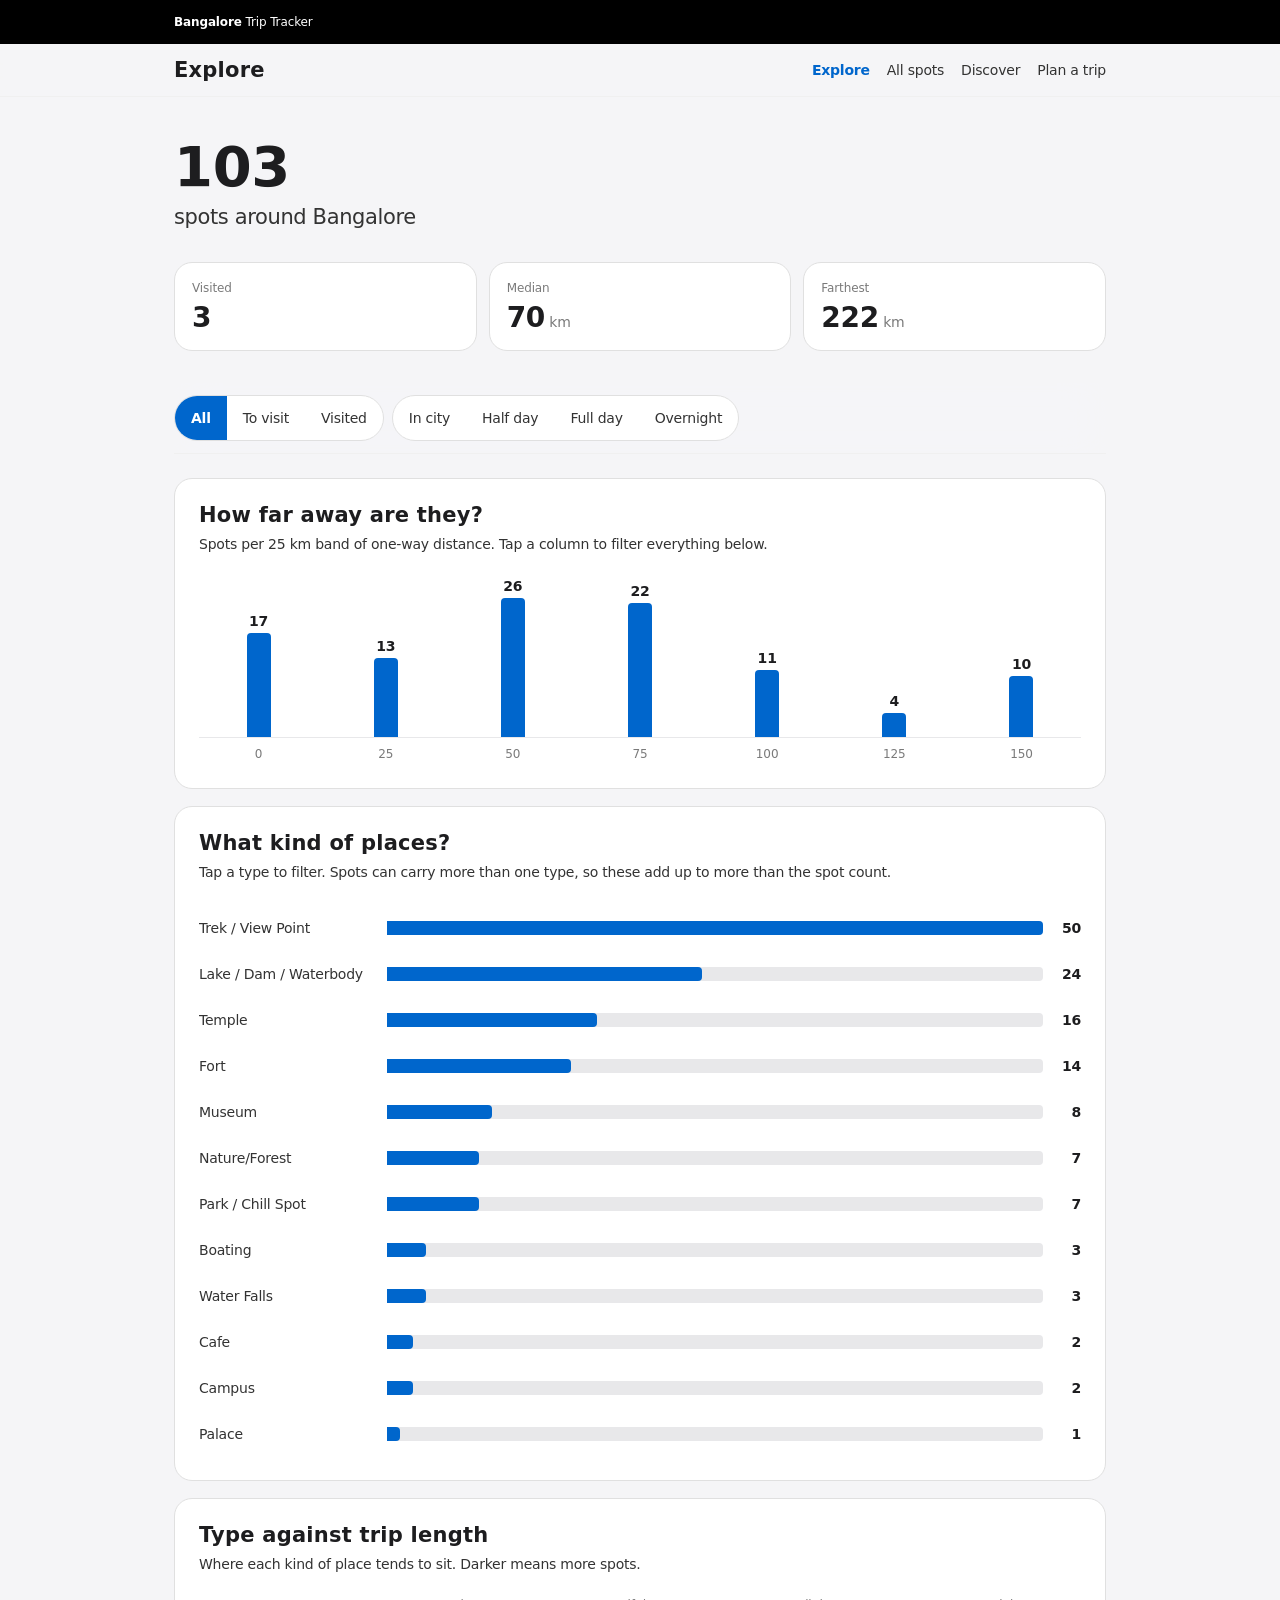
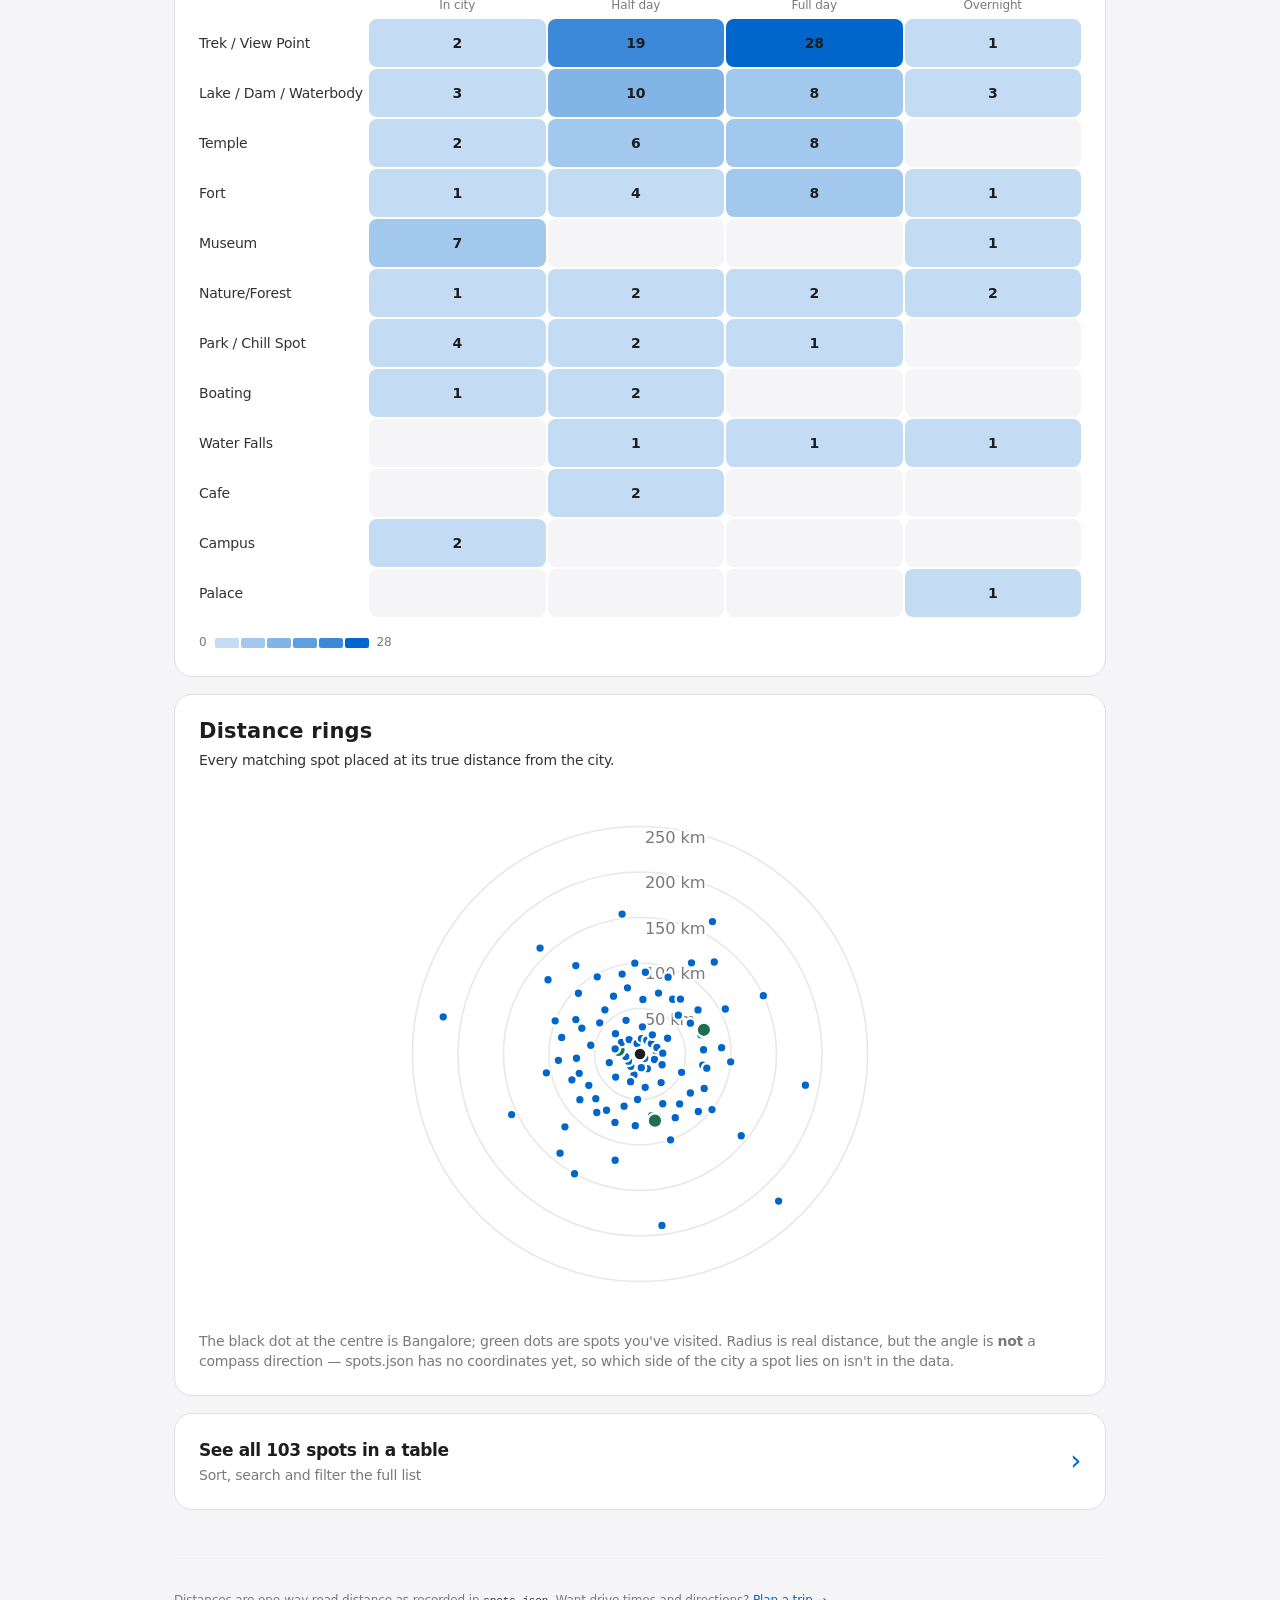
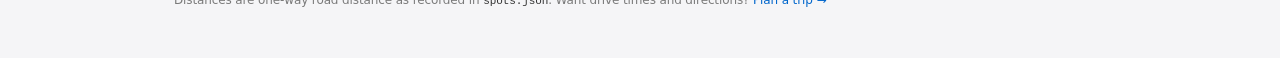
==== commit 174f6977: "Add Discover search and "Good for" notes Discover searches OpenStreetMap live from the browser — no " ====
--- a/index.html
+++ b/index.html
@@ -19,6 +19,7 @@
     <div class="subnav-links">
       <a href="index.html" aria-current="page">Explore</a>
       <a href="table.html">All spots</a>
+      <a href="discover.html">Discover</a>
       <a href="plan.html">Plan a trip</a>
     </div>
   </div>
--- a/app.css
+++ b/app.css
@@ -469,6 +469,25 @@
 @media (prefers-color-scheme: dark) { mark { background: rgba(41, 151, 255, .24); } }
 
 /* ============================================================
+   Discover
+   ============================================================ */
+.disc-head { padding: var(--s-xs) 0 var(--s-lg); }
+.disc-head h1 { margin-bottom: var(--s-sm); }
+.disc-status {
+  font-size: 14px; letter-spacing: -0.224px; color: var(--ink-48);
+  margin: var(--s-md) 0; min-height: 20px;
+}
+.disc-status.loading { color: var(--primary); }
+.disc-card .stats { gap: var(--s-xl); }
+
+/* "Good for" — derived from category, so it reads quieter than real data. */
+.goodfor {
+  margin: var(--s-sm) 0 0; font-size: 14px; line-height: 1.43;
+  letter-spacing: -0.224px; color: var(--ink-80);
+}
+.goodfor-k { font-weight: 600; color: var(--ink); }
+
+/* ============================================================
    Plan
    ============================================================ */
 .dock {
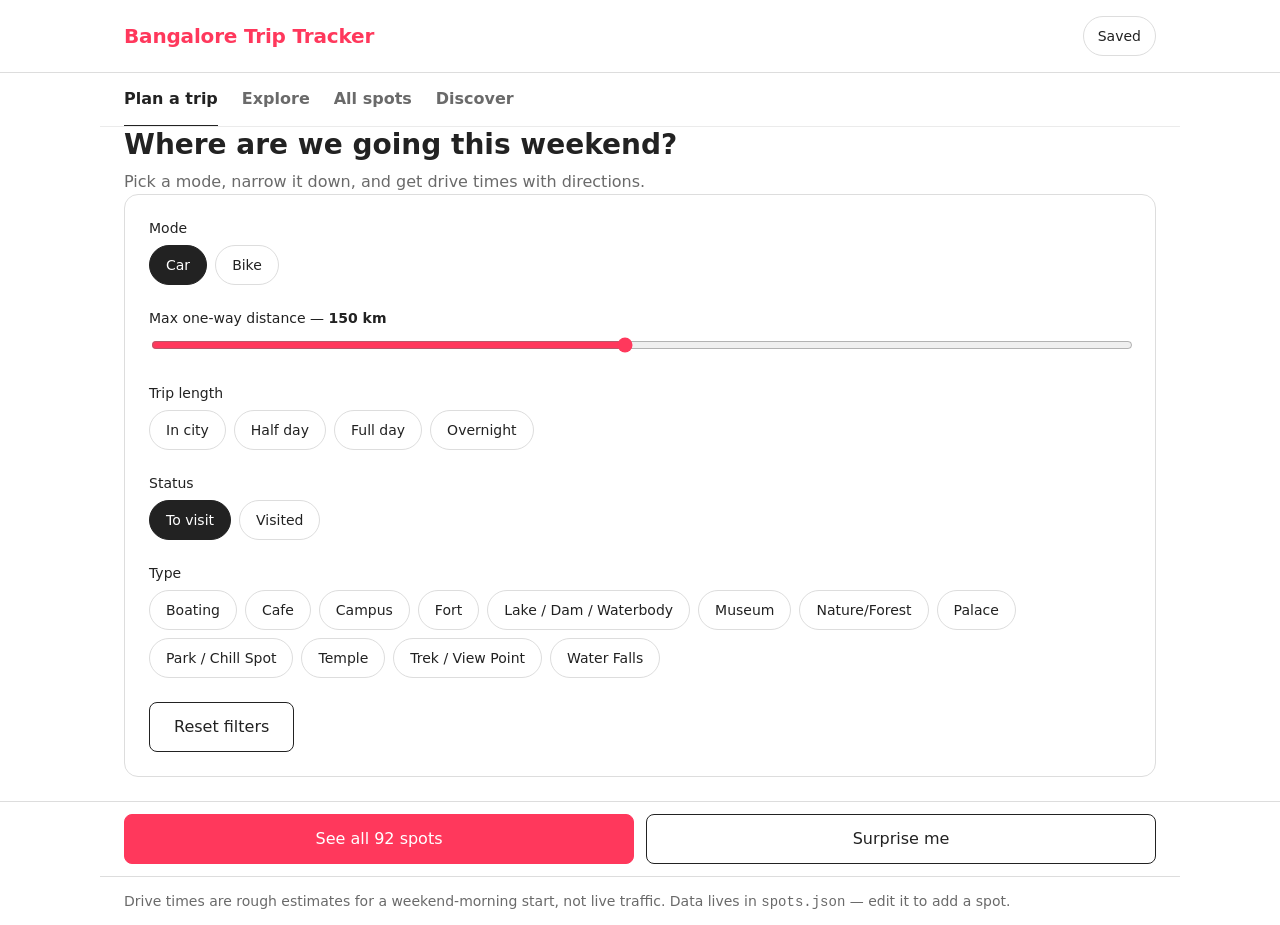
==== commit c4761031: "Lead with the planner, restyle on Airbnb, add saving The planner is now the landing page and the fir" ====
--- a/index.html
+++ b/index.html
@@ -3,483 +3,624 @@
 <head>
 <meta charset="utf-8">
 <meta name="viewport" content="width=device-width, initial-scale=1, viewport-fit=cover">
-<title>Bangalore Trip Tracker — Explore</title>
-<meta name="description" content="Explore the spread of day-trip and weekend spots around Bangalore.">
+<title>Bangalore Trip Tracker</title>
+<meta name="description" content="Pick a day trip or weekend spot around Bangalore.">
 <meta name="theme-color" content="#0f172a">
 <link rel="stylesheet" href="app.css">
 </head>
 <body>
 
+<!-- ============ Screen 1: filters ============ -->
 <nav class="gnav">
-  <div class="gnav-in"><span class="brand"><b>Bangalore</b> Trip Tracker</span></div>
+  <div class="gnav-in">
+    <span class="brand">Bangalore Trip Tracker</span>
+    <a class="nav-saved" id="nav-saved" href="#saved">Saved <span class="n" data-zero="1">0</span></a>
+  </div>
 </nav>
 <div class="subnav">
   <div class="subnav-in">
-    <span class="subnav-title">Explore</span>
     <div class="subnav-links">
-      <a href="index.html" aria-current="page">Explore</a>
+      <a href="index.html" aria-current="page">Plan a trip</a>
+      <a href="explore.html">Explore</a>
       <a href="table.html">All spots</a>
       <a href="discover.html">Discover</a>
-      <a href="plan.html">Plan a trip</a>
     </div>
   </div>
 </div>
 
-<div class="wrap">
-  <header>
-    <div class="hero" id="hero">—</div>
-    <p class="hero-label" id="hero-label">spots around Bangalore</p>
-
-    <div class="kpis">
-      <div class="kpi"><span class="k">Visited</span><div class="v" id="kpi-visited">—</div></div>
-      <div class="kpi"><span class="k">Median</span><div class="v" id="kpi-median">—<span class="u"> km</span></div></div>
-      <div class="kpi"><span class="k">Farthest</span><div class="v" id="kpi-far">—<span class="u"> km</span></div></div>
-    </div>
+<section id="view-filters">
+  <header class="wrap">
+    <h1>Where are we going this weekend?</h1>
+    <p class="sub">Pick a mode, narrow it down, and get drive times with directions.</p>
   </header>
 
-  <div class="filters">
-    <div class="filter-line">
-      <div class="seg" id="seg-status" role="group" aria-label="Filter by status"></div>
-      <div class="seg" id="seg-band" role="group" aria-label="Filter by trip length"></div>
-    </div>
-    <div class="active-filters" id="active-filters"></div>
+  <main class="wrap">
+    <div class="panel">
+      <div class="field">
+        <span class="label" id="lbl-mode">Mode</span>
+        <div class="chips" id="mode" role="group" aria-labelledby="lbl-mode"></div>
+      </div>
+
+      <div class="field">
+        <label class="label" for="dist">
+          Max one-way distance — <span class="range-val" id="dist-val">150 km</span>
+        </label>
+        <input type="range" id="dist" min="10" max="300" step="10" value="150">
+      </div>
+
+      <div class="field">
+        <span class="label" id="lbl-band">Trip length</span>
+        <div class="chips" id="band" role="group" aria-labelledby="lbl-band"></div>
+      </div>
+
+      <div class="field">
+        <span class="label" id="lbl-status">Status</span>
+        <div class="chips" id="status" role="group" aria-labelledby="lbl-status"></div>
+      </div>
+
+      <div class="field">
+        <span class="label" id="lbl-type">Type</span>
+        <div class="chips" id="type" role="group" aria-labelledby="lbl-type"></div>
+      </div>
+
+      <div class="field">
+        <button class="btn" id="reset" type="button">Reset filters</button>
+      </div>
+    </div>
+  </main>
+
+  <!-- sticky footer bar so the primary actions are always reachable -->
+  <div class="dock">
+    <div class="dock-inner">
+      <button class="btn primary" id="show-list" type="button">See all spots</button>
+      <button class="btn" id="surprise" type="button">Surprise me</button>
+    </div>
   </div>
-
-  <main id="main">
-    <div class="card">
-      <h2>How far away are they?</h2>
-      <p class="cap">Spots per 25 km band of one-way distance. Tap a column to filter everything below.</p>
-      <div class="cols" id="hist" role="group" aria-label="Distance distribution"></div>
-      <div class="col-axis" id="hist-axis"></div>
-    </div>
-
-    <div class="card">
-      <h2>What kind of places?</h2>
-      <p class="cap">Tap a type to filter. Spots can carry more than one type, so these add up to more than the spot count.</p>
-      <div class="hbars" id="types" role="group" aria-label="Spots by type"></div>
-    </div>
-
-    <div class="card">
-      <h2>Type against trip length</h2>
-      <p class="cap">Where each kind of place tends to sit. Darker means more spots.</p>
-      <div class="heat-scroll"><div class="heat" id="heat"></div></div>
-      <div class="legend">
-        <span>0</span>
-        <span class="swatches" id="heat-legend" aria-hidden="true"></span>
-        <span id="heat-legend-max">max</span>
+</section>
+
+<!-- ============ Screen 2: full list ============ -->
+<section id="view-list" hidden>
+  <div class="topbar">
+    <div class="topbar-inner">
+      <button class="back" id="back-from-list" type="button" aria-label="Back to filters">
+        <span aria-hidden="true">‹</span> Filters
+      </button>
+      <span class="topbar-title" id="list-count" role="status" aria-live="polite"></span>
+    </div>
+    <p class="applied" id="list-applied"></p>
+  </div>
+  <main class="wrap">
+    <div class="cards" id="cards"></div>
+  </main>
+</section>
+
+<!-- ============ Screen 3: surprise pick ============ -->
+<section id="view-pick" hidden>
+  <div class="topbar">
+    <div class="topbar-inner">
+      <button class="back" id="back-from-pick" type="button" aria-label="Back to filters">
+        <span aria-hidden="true">‹</span> Filters
+      </button>
+      <span class="topbar-title">Your pick</span>
+    </div>
+  </div>
+  <main class="wrap">
+    <div class="cards" id="pick-card"></div>
+    <div class="actions" style="margin-top:14px">
+      <button class="btn primary" id="again" type="button">Pick again</button>
+      <button class="btn" id="pick-to-list" type="button">See all</button>
+    </div>
+  </main>
+</section>
+
+<!-- ============ Screen 4: saved shortlist ============ -->
+<section id="view-saved" hidden>
+  <div class="topbar">
+    <div class="topbar-inner">
+      <button class="back" id="back-from-saved" type="button" aria-label="Back to filters">
+        <span aria-hidden="true">‹</span> Filters
+      </button>
+      <span class="topbar-title" id="saved-count" role="status" aria-live="polite"></span>
+    </div>
+  </div>
+  <main class="wrap">
+    <div class="cards" id="saved-cards"></div>
+
+    <div class="panel" id="sync-panel" hidden>
+      <h2>Make it permanent</h2>
+      <p class="cap">
+        Ticks live in this browser only. To keep them, paste this over
+        <code>spots.json</code> in the repo — it's your file with the ticks folded in.
+      </p>
+      <textarea class="export-box" id="export-json" readonly
+                aria-label="Updated spots.json"></textarea>
+      <div class="btn-row" style="margin-top:12px">
+        <button class="btn primary" id="copy-json" type="button">Copy JSON</button>
+        <button class="btn" id="clear-local" type="button">Clear local ticks</button>
       </div>
     </div>
-
-    <div class="card">
-      <h2>Distance rings</h2>
-      <p class="cap">Every matching spot placed at its true distance from the city.</p>
-      <svg class="rings" id="rings" viewBox="0 0 320 320" role="img" aria-labelledby="rings-desc"></svg>
-      <p id="rings-desc" class="hint">
-        The black dot at the centre is Bangalore; green dots are spots you've visited.
-        Radius is real distance, but the angle is <strong>not</strong> a compass direction —
-        spots.json has no coordinates yet, so which side of the city a spot lies on isn't in the data.
-      </p>
-    </div>
-
-    <a class="table-link" id="table-link" href="table.html">
-      <span>
-        <strong id="table-link-title">See all spots in a table</strong>
-        <small>Sort, search and filter the full list</small>
-      </span>
-      <span class="chev" aria-hidden="true">›</span>
-    </a>
   </main>
-
-  <footer>
-    Distances are one-way road distance as recorded in <code>spots.json</code>.
-    Want drive times and directions? <a href="plan.html">Plan a trip →</a>
-  </footer>
-</div>
-
+</section>
+
+<footer class="wrap">
+  <p>
+    Drive times are rough estimates for a weekend-morning start, not live traffic.
+    Data lives in <code>spots.json</code> — edit it to add a spot.
+  </p>
+</footer>
+
+<script src="app.js"></script>
 <script>
 (function () {
   "use strict";
 
+  // Effective average speeds (km/h) for a weekend-morning start.
+  // The first CITY_KM is city crawl; past that the highway opens up.
+  // Bikes win in the city, cars win on the highway.
+  var SPEEDS = {
+    car:  { city: 24, highway: 65 },
+    bike: { city: 30, highway: 50 }
+  };
+  var CITY_KM = 20;
+
   var BANDS = [
-    { id: "in-city",   label: "In city" },
-    { id: "half-day",  label: "Half day" },
-    { id: "full-day",  label: "Full day" },
+    { id: "in-city",  label: "In city" },
+    { id: "half-day", label: "Half day" },
+    { id: "full-day", label: "Full day" },
     { id: "overnight", label: "Overnight" }
   ];
-  var BUCKET = 25, BUCKETS = 7;          // 0-24 … 150+
-  var RAMP = ["--ramp-1","--ramp-2","--ramp-3","--ramp-4","--ramp-5","--ramp-6"];
+
+  var state = {
+    mode: "car",
+    maxDist: 150,
+    bands: new Set(),
+    statuses: new Set(["to-visit"]),
+    types: new Set(),
+    pick: null
+  };
 
   var spots = [];
-  var state = { status: "all", bands: new Set(), buckets: new Set(), types: new Set() };
-
-  var $ = function (id) { return document.getElementById(id); };
-
-  // `skip` omits one dimension. A chart you can filter is drawn from everything
-  // EXCEPT its own selection — otherwise picking one bar zeroes all the others
-  // and there's no way back except Clear all.
-  function matches(s, skip) {
-    if (skip !== "status" && state.status !== "all" && s.status !== state.status) return false;
-    if (skip !== "bands" && state.bands.size && !state.bands.has(s.distance_band)) return false;
-    if (skip !== "buckets" && state.buckets.size && !state.buckets.has(bucketOf(s.distance_km))) return false;
-    if (skip !== "types" && state.types.size &&
-        !(s.types || []).some(function (t) { return state.types.has(t); })) return false;
-    return true;
-  }
-
-  function listFor(skip) {
-    return spots.filter(function (s) { return matches(s, skip); });
-  }
-
-  function bucketOf(km) { return Math.min(Math.floor(km / BUCKET), BUCKETS - 1); }
-
-  function bucketLabel(i) {
-    return i === BUCKETS - 1 ? (BUCKET * i) + "+" : (BUCKET * i) + "–" + (BUCKET * (i + 1) - 1);
-  }
-
-  function median(nums) {
-    if (!nums.length) return 0;
-    var a = nums.slice().sort(function (x, y) { return x - y; });
-    var m = Math.floor(a.length / 2);
-    return a.length % 2 ? a[m] : Math.round((a[m - 1] + a[m]) / 2);
-  }
-
-  // Sequential step index for a count; -1 means zero (no data, not a low value).
-  function rampStep(n, max) {
-    if (!n) return -1;
-    var i = Math.ceil((n / max) * RAMP.length) - 1;
-    return Math.max(0, Math.min(RAMP.length - 1, i));
-  }
-
-  function el(tag, cls, text) {
-    var n = document.createElement(tag);
-    if (cls) n.className = cls;
-    if (text != null) n.textContent = text;
-    return n;
-  }
-
-  /* ---------- filter controls ---------- */
-
-  function buildSegments() {
-    var st = $("seg-status");
-    st.replaceChildren();
-    [{ id: "all", label: "All" }, { id: "to-visit", label: "To visit" }, { id: "visited", label: "Visited" }]
-      .forEach(function (o) {
-        var b = el("button", null, o.label);
-        b.type = "button";
-        b.setAttribute("aria-pressed", state.status === o.id ? "true" : "false");
-        b.addEventListener("click", function () { state.status = o.id; render(); });
-        st.appendChild(b);
-      });
-
-    var bd = $("seg-band");
-    bd.replaceChildren();
-    BANDS.forEach(function (o) {
-      var b = el("button", null, o.label);
-      b.type = "button";
-      b.setAttribute("aria-pressed", state.bands.has(o.id) ? "true" : "false");
-      b.addEventListener("click", function () {
-        if (state.bands.has(o.id)) state.bands.delete(o.id); else state.bands.add(o.id);
+  var raw = null;   // untouched spots.json, for the export
+
+  var el = {
+    mode: document.getElementById("mode"),
+    band: document.getElementById("band"),
+    status: document.getElementById("status"),
+    type: document.getElementById("type"),
+    dist: document.getElementById("dist"),
+    distVal: document.getElementById("dist-val"),
+    cards: document.getElementById("cards"),
+    pickCard: document.getElementById("pick-card"),
+    listCount: document.getElementById("list-count"),
+    listApplied: document.getElementById("list-applied"),
+    surprise: document.getElementById("surprise"),
+    showList: document.getElementById("show-list"),
+    reset: document.getElementById("reset"),
+    again: document.getElementById("again"),
+    views: {
+      filters: document.getElementById("view-filters"),
+      list: document.getElementById("view-list"),
+      pick: document.getElementById("view-pick"),
+      saved: document.getElementById("view-saved")
+    }
+  };
+
+  function driveMinutes(km, mode) {
+    var s = SPEEDS[mode];
+    var cityKm = Math.min(km, CITY_KM);
+    var highwayKm = Math.max(0, km - CITY_KM);
+    return Math.round((cityKm / s.city) * 60 + (highwayKm / s.highway) * 60);
+  }
+
+  function formatDuration(mins) {
+    var h = Math.floor(mins / 60);
+    var m = mins % 60;
+    if (h === 0) return m + " min";
+    if (m === 0) return h + " hr";
+    return h + " hr " + m + " min";
+  }
+
+  // Work back from a 9am arrival so there's daylight at the spot.
+  function leaveBy(mins) {
+    var arrive = 9 * 60;
+    var depart = ((arrive - mins) % 1440 + 1440) % 1440;
+    var h = Math.floor(depart / 60);
+    var m = depart % 60;
+    var suffix = h < 12 ? "am" : "pm";
+    var h12 = h % 12 === 0 ? 12 : h % 12;
+    return h12 + ":" + String(m).padStart(2, "0") + " " + suffix;
+  }
+
+  function mapsUrl(spot) {
+    var q = spot.maps_query || spot.name;
+    // two-wheeler routing is available in India and matches bike mode.
+    var travel = state.mode === "bike" ? "two-wheeler" : "driving";
+    return "https://www.google.com/maps/dir/?api=1&destination=" +
+           encodeURIComponent(q) + "&travelmode=" + travel;
+  }
+
+  function makeChip(label, pressed) {
+    var b = document.createElement("button");
+    b.type = "button";
+    b.className = "chip";
+    b.textContent = label;
+    b.setAttribute("aria-pressed", pressed ? "true" : "false");
+    return b;
+  }
+
+  function buildSingle(container, options, key) {
+    container.replaceChildren();
+    options.forEach(function (opt) {
+      var chip = makeChip(opt.label, state[key] === opt.id);
+      chip.addEventListener("click", function () {
+        state[key] = opt.id;
+        state.pick = null;
+        syncPressed(container, options, function (o) { return state[key] === o.id; });
         render();
       });
-      bd.appendChild(b);
-    });
-  }
-
-  function buildActiveFilters() {
-    var box = $("active-filters");
-    box.replaceChildren();
-    var chips = [];
-    if (state.status !== "all") {
-      chips.push([state.status === "visited" ? "Visited" : "To visit",
-                  function () { state.status = "all"; }]);
-    }
-    state.bands.forEach(function (b) {
-      var lbl = BANDS.find(function (x) { return x.id === b; }).label;
-      chips.push([lbl, function () { state.bands.delete(b); }]);
-    });
-    [...state.buckets].sort(function (a, b) { return a - b; }).forEach(function (i) {
-      chips.push([bucketLabel(i) + " km", function () { state.buckets.delete(i); }]);
-    });
-    state.types.forEach(function (t) {
-      chips.push([t, function () { state.types.delete(t); }]);
-    });
-    if (!chips.length) return;
-
-    chips.forEach(function (pair) {
-      var b = el("button", "fchip");
-      b.type = "button";
-      b.append(document.createTextNode(pair[0]));
-      b.appendChild(el("span", "x", "×"));
-      b.setAttribute("aria-label", "Remove filter " + pair[0]);
-      b.addEventListener("click", function () { pair[1](); render(); });
-      box.appendChild(b);
-    });
-    var clear = el("button", "clear-all", "Clear all");
-    clear.type = "button";
-    clear.addEventListener("click", function () {
-      state.status = "all";
-      state.bands.clear(); state.buckets.clear(); state.types.clear();
-      render();
-    });
-    box.appendChild(clear);
-  }
-
-  /* ---------- charts ---------- */
-
-  function renderHist(list) {
-    var counts = new Array(BUCKETS).fill(0);
-    list.forEach(function (s) { counts[bucketOf(s.distance_km)]++; });
-    var max = Math.max.apply(null, counts) || 1;
-
-    var host = $("hist");
-    host.replaceChildren();
-    host.classList.toggle("dimmed", state.buckets.size > 0);
-
-    counts.forEach(function (n, i) {
-      var on = state.buckets.has(i);
-      var b = el("button", "col");
-      b.type = "button";
-      b.setAttribute("aria-pressed", on ? "true" : "false");
-      b.setAttribute("aria-label", n + " spots at " + bucketLabel(i) + " km");
-      b.title = n + " spots · " + bucketLabel(i) + " km";
-      b.appendChild(el("span", "cap-val", n || ""));
-      var bar = el("span", "bar");
-      bar.style.height = (n / max * 100) + "%";
-      b.appendChild(bar);
-      // Filter by the bucket itself, so the count you tapped is the count you get.
-      b.addEventListener("click", function () {
-        if (state.buckets.has(i)) state.buckets.delete(i); else state.buckets.add(i);
+      container.appendChild(chip);
+    });
+  }
+
+  function buildMulti(container, options, set) {
+    container.replaceChildren();
+    options.forEach(function (opt) {
+      var chip = makeChip(opt.label, set.has(opt.id));
+      chip.addEventListener("click", function () {
+        if (set.has(opt.id)) set.delete(opt.id); else set.add(opt.id);
+        state.pick = null;
+        syncPressed(container, options, function (o) { return set.has(o.id); });
         render();
       });
-      host.appendChild(b);
-    });
-
-    var axis = $("hist-axis");
-    axis.replaceChildren();
-    counts.forEach(function (_, i) { axis.appendChild(el("span", null, BUCKET * i)); });
-  }
-
-  function renderTypes(list, allTypes) {
-    var counts = {};
-    allTypes.forEach(function (t) { counts[t] = 0; });
-    list.forEach(function (s) { (s.types || []).forEach(function (t) { counts[t]++; }); });
-
-    var rows = allTypes.map(function (t) { return { t: t, n: counts[t] }; })
-                       .sort(function (a, b) { return b.n - a.n || a.t.localeCompare(b.t); });
-    var max = Math.max.apply(null, rows.map(function (r) { return r.n; })) || 1;
-
-    var host = $("types");
-    host.replaceChildren();
-    host.classList.toggle("dimmed", state.types.size > 0);
-
-    rows.forEach(function (r) {
-      var on = state.types.has(r.t);
-      var b = el("button", "hbar");
-      b.type = "button";
-      b.setAttribute("aria-pressed", on ? "true" : "false");
-      b.setAttribute("aria-label", r.t + ": " + r.n + " spots");
-      var name = el("span", "name", r.t);
-      name.title = r.t;
-      var track = el("span", "track");
-      var fill = el("span", "fill");
-      fill.style.width = (r.n / max * 100) + "%";
-      track.appendChild(fill);
-      b.append(name, track, el("span", "val", r.n));
-      b.addEventListener("click", function () {
-        if (state.types.has(r.t)) state.types.delete(r.t); else state.types.add(r.t);
-        render();
+      container.appendChild(chip);
+    });
+  }
+
+  function syncPressed(container, options, isOn) {
+    Array.prototype.forEach.call(container.children, function (chip, i) {
+      chip.setAttribute("aria-pressed", isOn(options[i]) ? "true" : "false");
+    });
+  }
+
+  function matches(spot) {
+    if (spot.distance_km > state.maxDist) return false;
+    if (state.bands.size && !state.bands.has(spot.distance_band)) return false;
+    if (state.statuses.size && !state.statuses.has(spot.status)) return false;
+    if (state.types.size) {
+      var hit = (spot.types || []).some(function (t) { return state.types.has(t); });
+      if (!hit) return false;
+    }
+    return true;
+  }
+
+  function card(spot, isPick) {
+    var mins = driveMinutes(spot.distance_km, state.mode);
+
+    var node = document.createElement("article");
+    node.className = "card" + (isPick ? " pick" : "");
+
+    var visited = TT.store.isVisited(spot);
+
+    var head = document.createElement("div");
+    head.className = "card-head";
+    var left = document.createElement("div");
+    left.className = "card-head-l";
+    var h2 = document.createElement("h2");
+    h2.textContent = spot.name;
+    left.appendChild(h2);
+    var right = document.createElement("div");
+    right.className = "card-head-r";
+    var status = document.createElement("span");
+    status.className = "status" + (visited ? " visited" : "");
+    status.textContent = visited ? "Visited" : "To visit";
+    right.append(status, TT.heartButton(spot.id, spot.name));
+    head.append(left, right);
+
+    var types = document.createElement("p");
+    types.className = "types";
+    types.textContent = (spot.types || []).join(" · ");
+
+    var stats = document.createElement("div");
+    stats.className = "stats";
+    [
+      ["Distance", spot.distance_km + " km"],
+      [state.mode === "car" ? "Drive time" : "Ride time", formatDuration(mins)],
+      ["Leave by", leaveBy(mins)]
+    ].forEach(function (pair) {
+      var s = document.createElement("div");
+      s.className = "stat";
+      var k = document.createElement("span");
+      k.className = "k";
+      k.textContent = pair[0];
+      var v = document.createElement("span");
+      v.className = "v";
+      v.textContent = pair[1];
+      s.append(k, v);
+      stats.appendChild(s);
+    });
+
+    node.append(head, types, stats);
+
+    // Generated from the spot's types + distance band, not researched per place.
+    var gf = window.TT && TT.goodFor(spot);
+    if (gf) {
+      var good = document.createElement("p");
+      good.className = "goodfor";
+      var k = document.createElement("span");
+      k.className = "goodfor-k";
+      k.textContent = "Good for ";
+      good.append(k, document.createTextNode(gf));
+      node.appendChild(good);
+    }
+
+    if (spot.notes) {
+      var notes = document.createElement("p");
+      notes.className = "notes";
+      notes.textContent = spot.notes;
+      node.appendChild(notes);
+    }
+
+    var actions = document.createElement("div");
+    actions.className = "card-actions";
+
+    var link = document.createElement("a");
+    link.className = "maps";
+    link.href = mapsUrl(spot);
+    link.target = "_blank";
+    link.rel = "noopener";
+    link.textContent = "Directions on Google Maps →";
+    actions.appendChild(link);
+
+    // Ticking a spot visited is local-only; spots.json already-visited spots
+    // can't be un-ticked here, since that belongs in the file.
+    if (spot.status !== "visited") {
+      var mark = document.createElement("button");
+      mark.type = "button";
+      mark.className = "mark";
+      var on = TT.store.isLocalVisit(spot.id);
+      mark.setAttribute("aria-pressed", on ? "true" : "false");
+      mark.textContent = on ? "✓ Been there" : "Mark visited";
+      mark.addEventListener("click", function () {
+        var now = TT.store.toggleVisited(spot.id);
+        mark.setAttribute("aria-pressed", now ? "true" : "false");
+        mark.textContent = now ? "✓ Been there" : "Mark visited";
+        status.className = "status" + (now ? " visited" : "");
+        status.textContent = now ? "Visited" : "To visit";
       });
-      host.appendChild(b);
-    });
-  }
-
-  function renderHeat(list, allTypes) {
-    var grid = {}, max = 0;
-    allTypes.forEach(function (t) { grid[t] = {}; BANDS.forEach(function (b) { grid[t][b.id] = 0; }); });
-    list.forEach(function (s) {
-      (s.types || []).forEach(function (t) {
-        if (grid[t]) { grid[t][s.distance_band]++; max = Math.max(max, grid[t][s.distance_band]); }
-      });
-    });
-    max = max || 1;
-
-    var order = allTypes.slice().sort(function (a, b) {
-      var sa = BANDS.reduce(function (n, x) { return n + grid[a][x.id]; }, 0);
-      var sb = BANDS.reduce(function (n, x) { return n + grid[b][x.id]; }, 0);
-      return sb - sa || a.localeCompare(b);
-    });
-
-    var host = $("heat");
-    host.replaceChildren();
-    host.appendChild(el("div", "h-col", ""));
-    BANDS.forEach(function (b) { host.appendChild(el("div", "h-col", b.label)); });
-
-    order.forEach(function (t) {
-      var lab = el("div", "h-row", t);
-      lab.title = t;
-      host.appendChild(lab);
-      BANDS.forEach(function (b) {
-        var n = grid[t][b.id];
-        var c = el("div", "cell", n || "");
-        var step = rampStep(n, max);
-        c.style.background = step < 0 ? "var(--ramp-0)" : "var(" + RAMP[step] + ")";
-        // The top two steps need their own label ink to hold 4.5:1 in each mode.
-        if (step === 4) c.style.color = "var(--on-ramp-5)";
-        else if (step === 5) c.style.color = "var(--on-ramp-6)";
-        c.title = t + " · " + b.label + ": " + n + (n === 1 ? " spot" : " spots");
-        host.appendChild(c);
-      });
-    });
-
-    var lg = $("heat-legend");
-    lg.replaceChildren();
-    RAMP.forEach(function (r) {
-      var i = el("i");
-      i.style.background = "var(" + r + ")";
-      lg.appendChild(i);
-    });
-    $("heat-legend-max").textContent = max;
-  }
-
-  function renderRings(list) {
-    var svg = $("rings");
-    svg.replaceChildren();
-    var NS = "http://www.w3.org/2000/svg";
-    var cx = 160, cy = 160, rMax = 140;
-    var maxKm = 250;
-    var scale = function (km) { return Math.min(km, maxKm) / maxKm * rMax; };
-
-    [50, 100, 150, 200, 250].forEach(function (km) {
-      var c = document.createElementNS(NS, "circle");
-      c.setAttribute("class", "ring");
-      c.setAttribute("cx", cx); c.setAttribute("cy", cy);
-      c.setAttribute("r", scale(km).toFixed(1));
-      svg.appendChild(c);
-      var t = document.createElementNS(NS, "text");
-      t.setAttribute("x", cx + 3);
-      t.setAttribute("y", cy - scale(km) + 10);
-      t.textContent = km + " km";
-      svg.appendChild(t);
-    });
-
-    // Angle spreads spots evenly per ring so dots don't stack — it carries no meaning.
-    var byBucket = {};
-    list.forEach(function (s) {
-      var k = bucketOf(s.distance_km);
-      (byBucket[k] = byBucket[k] || []).push(s);
-    });
-    Object.keys(byBucket).forEach(function (k) {
-      var group = byBucket[k];
-      group.forEach(function (s, i) {
-        var ang = (i / group.length) * Math.PI * 2 + (Number(k) * 0.45);
-        var r = scale(s.distance_km);
-        var c = document.createElementNS(NS, "circle");
-        c.setAttribute("class", s.status === "visited" ? "dot-visited" : "dot");
-        c.setAttribute("cx", (cx + Math.cos(ang) * r).toFixed(1));
-        c.setAttribute("cy", (cy + Math.sin(ang) * r).toFixed(1));
-        c.setAttribute("r", s.status === "visited" ? 4.5 : 3);
-        var title = document.createElementNS(NS, "title");
-        title.textContent = s.name + " — " + s.distance_km + " km";
-        c.appendChild(title);
-        svg.appendChild(c);
-      });
-    });
-
-    // No text label at the hub — the centre is the densest part of the plot,
-    // so a label there collides with dots. The caption names it instead.
-    var hub = document.createElementNS(NS, "circle");
-    hub.setAttribute("class", "hub");
-    hub.setAttribute("cx", cx); hub.setAttribute("cy", cy); hub.setAttribute("r", 4);
-    var hubTitle = document.createElementNS(NS, "title");
-    hubTitle.textContent = "Bangalore";
-    hub.appendChild(hubTitle);
-    svg.appendChild(hub);
-
-    svg.setAttribute("aria-label",
-      list.length + " spots plotted by distance from Bangalore, from " +
-      (list.length ? Math.min.apply(null, list.map(function (s) { return s.distance_km; })) : 0) + " to " +
-      (list.length ? Math.max.apply(null, list.map(function (s) { return s.distance_km; })) : 0) + " km.");
-  }
-
-  // The table lives on its own page; hand it the current slice via the query string.
-  // Distance buckets have no equivalent there, so they widen to the bands they cover
-  // — the link text states the count the table will actually show.
-  function bucketsAsBands(list) {
-    return new Set(list.map(function (s) { return s.distance_band; }));
-  }
-
-  function renderTableLink(list) {
-    var p = new URLSearchParams();
-    if (state.status !== "all") p.set("status", state.status);
-    var bands = state.bands.size ? state.bands
-              : (state.buckets.size ? bucketsAsBands(list) : new Set());
-    if (bands.size) p.set("band", [...bands].join(","));
-    if (state.types.size) p.set("type", [...state.types].join(","));
-
-    var qs = p.toString();
-    $("table-link").setAttribute("href", "table.html" + (qs ? "?" + qs : ""));
-
-    // Count what the table will really show, not what this page shows.
-    var shown = spots.filter(function (s) {
-      if (state.status !== "all" && s.status !== state.status) return false;
-      if (bands.size && !bands.has(s.distance_band)) return false;
-      if (state.types.size && !(s.types || []).some(function (t) { return state.types.has(t); })) return false;
+      actions.appendChild(mark);
+    }
+
+    node.appendChild(actions);
+    return node;
+  }
+
+  function plural(n) { return n + (n === 1 ? " spot" : " spots"); }
+
+  // Plain-English summary of what's filtering the list, for the list header.
+  function appliedSummary(n) {
+    var parts = ["under " + state.maxDist + " km"];
+    if (state.statuses.size === 1) {
+      parts.push(state.statuses.has("visited") ? "visited" : "not visited yet");
+    }
+    if (state.bands.size) {
+      parts.push(BANDS.filter(function (b) { return state.bands.has(b.id); })
+        .map(function (b) { return b.label.toLowerCase(); }).join(" or "));
+    }
+    if (state.types.size) parts.push([...state.types].join(" or "));
+    return "By " + (state.mode === "car" ? "car" : "bike") + " · " + parts.join(" · ");
+  }
+
+  function currentView() {
+    var h = (location.hash || "").replace(/^#/, "");
+    return (h === "list" || h === "pick" || h === "saved") ? h : "filters";
+  }
+
+  function go(view) {
+    if (currentView() === view) render();
+    else location.hash = (view === "filters") ? "" : view;
+  }
+
+  function matchingList() {
+    return spots.filter(matches).sort(function (a, b) {
+      return a.distance_km - b.distance_km;
+    });
+  }
+
+  function emptyNote() {
+    var p = document.createElement("p");
+    p.className = "empty";
+    p.textContent = "No spots match. Go back and widen the distance or clear a filter.";
+    return p;
+  }
+
+  function render() {
+    var view = currentView();
+    var list = matchingList();
+
+    // A pick only stays valid while it still matches the filters.
+    if (state.pick && !list.some(function (s) { return s.id === state.pick; })) {
+      state.pick = null;
+    }
+    // Landing on #pick directly (reload, shared link) with nothing chosen.
+    if (view === "pick" && !state.pick) {
+      if (!list.length) { go("filters"); return; }
+      state.pick = list[Math.floor(Math.random() * list.length)].id;
+    }
+
+    Object.keys(el.views).forEach(function (k) {
+      el.views[k].hidden = (k !== view);
+    });
+
+    // --- filters screen: the primary button carries the live count ---
+    el.showList.textContent = list.length ? "See all " + plural(list.length) : "No spots match";
+    el.showList.disabled = !list.length;
+    el.surprise.disabled = !list.length;
+
+    // --- saved screen: the shortlist, ignoring the filters entirely ---
+    if (view === "saved") {
+      var savedSpots = TT.store.savedIds()
+        .map(function (id) { return spots.find(function (s) { return s.id === id; }); })
+        .filter(Boolean)
+        .sort(function (a, b) { return a.distance_km - b.distance_km; });
+
+      document.getElementById("saved-count").textContent =
+        savedSpots.length ? plural(savedSpots.length) + " saved" : "Nothing saved yet";
+
+      var host = document.getElementById("saved-cards");
+      host.replaceChildren();
+      if (!savedSpots.length) {
+        var p = document.createElement("p");
+        p.className = "empty";
+        p.textContent = "Tap the heart on any spot to shortlist it for this trip.";
+        host.appendChild(p);
+      } else {
+        var sfrag = document.createDocumentFragment();
+        savedSpots.forEach(function (s) { sfrag.appendChild(card(s, false)); });
+        host.appendChild(sfrag);
+      }
+
+      // The export only matters once something has been ticked locally.
+      var panel = document.getElementById("sync-panel");
+      panel.hidden = TT.store.visitedCount() === 0;
+      if (!panel.hidden) {
+        document.getElementById("export-json").value = TT.store.exportJson(raw);
+      }
+    }
+
+    // --- list screen ---
+    if (view === "list") {
+      el.listCount.textContent = plural(list.length);
+      el.listApplied.textContent = list.length ? appliedSummary(list.length) : "";
+      el.cards.replaceChildren();
+      if (!list.length) {
+        el.cards.appendChild(emptyNote());
+      } else {
+        var frag = document.createDocumentFragment();
+        list.forEach(function (s) { frag.appendChild(card(s, false)); });
+        el.cards.appendChild(frag);
+      }
+    }
+
+    // --- pick screen ---
+    if (view === "pick") {
+      var picked = list.find(function (s) { return s.id === state.pick; });
+      el.pickCard.replaceChildren(picked ? card(picked, true) : emptyNote());
+      el.again.disabled = list.length < 2;
+    }
+  }
+
+  function buildChips() {
+    var allTypes = [...new Set(spots.flatMap(function (s) { return s.types || []; }))].sort();
+
+    buildSingle(el.mode, [{ id: "car", label: "Car" }, { id: "bike", label: "Bike" }], "mode");
+    buildMulti(el.band, BANDS, state.bands);
+    buildMulti(el.status, [
+      { id: "to-visit", label: "To visit" },
+      { id: "visited", label: "Visited" }
+    ], state.statuses);
+    buildMulti(el.type, allTypes.map(function (t) { return { id: t, label: t }; }), state.types);
+  }
+
+  function init(data) {
+    raw = data;
+    spots = data.spots || [];
+    buildChips();
+    TT.mountSavedCount();
+
+    // Saving from any screen keeps the shortlist view and nav pill honest.
+    TT.store.onChange(function () {
+      if (currentView() === "saved") render();
+    });
+
+    document.getElementById("back-from-saved").addEventListener("click", function () {
+      go("filters");
+    });
+    document.getElementById("copy-json").addEventListener("click", function () {
+      var box = document.getElementById("export-json");
+      box.select();
+      navigator.clipboard.writeText(box.value).then(function () {
+        var b = document.getElementById("copy-json");
+        b.textContent = "Copied";
+        setTimeout(function () { b.textContent = "Copy JSON"; }, 1600);
+      }).catch(function () { /* selection is the fallback */ });
+    });
+    document.getElementById("clear-local").addEventListener("click", function () {
+      TT.store.clearVisited();
+      render();
+    });
+
+    el.dist.addEventListener("input", function () {
+      state.maxDist = Number(el.dist.value);
+      el.distVal.textContent = state.maxDist + " km";
+      state.pick = null;
+      render();
+    });
+
+    function pickRandom() {
+      var list = matchingList();
+      if (!list.length) return false;
+      // With more than one option, never repeat the spot already showing.
+      var choices = list.length > 1
+        ? list.filter(function (s) { return s.id !== state.pick; })
+        : list;
+      state.pick = choices[Math.floor(Math.random() * choices.length)].id;
       return true;
-    }).length;
-
-    $("table-link-title").textContent = shown === spots.length
-      ? "See all " + spots.length + " spots in a table"
-      : "See these " + shown + " spots in a table";
-  }
-
-  /* ---------- orchestration ---------- */
-
-  var allTypes = [];
-
-  function render() {
-    var list = listFor(null);
-
-    $("hero").textContent = list.length;
-    $("hero-label").textContent = list.length === spots.length
-      ? "spots around Bangalore"
-      : "of " + spots.length + " spots match";
-
-    var visited = list.filter(function (s) { return s.status === "visited"; }).length;
-    $("kpi-visited").textContent = visited;
-    $("kpi-median").innerHTML = "";
-    $("kpi-median").append(String(median(list.map(function (s) { return s.distance_km; }))));
-    $("kpi-median").appendChild(el("span", "u", " km"));
-    $("kpi-far").innerHTML = "";
-    $("kpi-far").append(String(list.length ? Math.max.apply(null, list.map(function (s) { return s.distance_km; })) : 0));
-    $("kpi-far").appendChild(el("span", "u", " km"));
-
-    buildSegments();
-    buildActiveFilters();
-
-    // Each filterable chart excludes its own dimension; the rest show the full slice.
-    renderHist(listFor("buckets"));
-    renderTypes(listFor("types"), allTypes);
-    renderHeat(list, allTypes);
-    renderRings(list);
-    renderTableLink(list);
+    }
+
+    el.surprise.addEventListener("click", function () {
+      if (pickRandom()) go("pick");
+    });
+
+    el.again.addEventListener("click", function () {
+      if (pickRandom()) render();
+    });
+
+    document.getElementById("show-list").addEventListener("click", function () {
+      go("list");
+    });
+    document.getElementById("pick-to-list").addEventListener("click", function () {
+      go("list");
+    });
+    document.getElementById("back-from-list").addEventListener("click", function () {
+      go("filters");
+    });
+    document.getElementById("back-from-pick").addEventListener("click", function () {
+      go("filters");
+    });
+
+    window.addEventListener("hashchange", function () {
+      render();
+      window.scrollTo(0, 0);
+    });
+
+    el.reset.addEventListener("click", function () {
+      state.mode = "car";
+      state.maxDist = 150;
+      state.bands.clear();
+      state.statuses = new Set(["to-visit"]);
+      state.types.clear();
+      state.pick = null;
+      el.dist.value = 150;
+      el.distVal.textContent = "150 km";
+      buildChips();
+      render();
+    });
+
+    render();
   }
 
   fetch("spots.json")
-    .then(function (r) { if (!r.ok) throw new Error("HTTP " + r.status); return r.json(); })
-    .then(function (data) {
-      spots = data.spots || [];
-      allTypes = [...new Set(spots.flatMap(function (s) { return s.types || []; }))].sort();
-      // Coming back from the table page: restore whatever slice it was showing.
-      var p = new URLSearchParams(location.search);
-      if (p.get("status")) state.status = p.get("status");
-      (p.get("band") || "").split(",").filter(Boolean).forEach(function (v) { state.bands.add(v); });
-      (p.get("type") || "").split(",").filter(Boolean).forEach(function (v) { state.types.add(v); });
-      render();
+    .then(function (r) {
+      if (!r.ok) throw new Error("HTTP " + r.status);
+      return r.json();
     })
+    .then(init)
     .catch(function () {
-      var p = el("p", "error",
-        "Could not load spots.json. If you opened this file directly, run a local web server instead.");
-      $("main").replaceChildren(p);
+      // Show this on the filters screen — it's the one that's visible on load.
+      var p = document.createElement("p");
+      p.className = "error";
+      p.textContent = "Could not load spots.json. If you opened this file directly, run a local web server instead.";
+      el.views.filters.querySelector("main").replaceChildren(p);
     });
 })();
 </script>
--- a/app.css
+++ b/app.css
@@ -1,94 +1,99 @@
 /* ============================================================
    Bangalore Trip Tracker — shared stylesheet
-   Follows DESIGN-apple.md: single Action Blue accent, SF Pro
-   type ramp, pill CTAs, hairline borders, no shadows, no
-   gradients, scale(0.95) press state.
+   Follows DESIGN-airbnb.md: white canvas, a single Rausch accent,
+   modest display weights, 8px buttons / 14px cards / pill search,
+   and exactly ONE shadow tier.
    ============================================================ */
 
 :root {
-  /* --- accent: the ONE interactive colour --- */
-  --primary:        #0066cc;   /* Action Blue */
-  --primary-focus:  #0071e3;   /* focus ring only */
-  --on-primary:     #ffffff;
+  /* --- the one brand voltage --- */
+  --primary:          #ff385c;   /* Rausch */
+  --primary-active:   #e00b41;
+  --primary-disabled: #ffd1da;
+  --on-primary:       #ffffff;
+  --error:            #c13515;
 
   /* --- surfaces --- */
   --canvas:         #ffffff;
-  --parchment:      #f5f5f7;
-  --pearl:          #fafafc;
-  --page:           #f5f5f7;
+  --page:           #ffffff;
   --surface:        #ffffff;
-  --nav-black:      #000000;
+  --surface-soft:   #f7f7f7;
+  --surface-strong: #f2f2f2;
 
   /* --- ink --- */
-  --ink:            #1d1d1f;
-  --ink-80:         #333333;
-  --ink-48:         #7a7a7a;
-  --on-dark:        #ffffff;
+  --ink:         #222222;
+  --body:        #3f3f3f;
+  --muted:       #6a6a6a;
+  --muted-soft:  #929292;
 
   /* --- lines --- */
-  --hairline:       #e0e0e0;
-  --divider-soft:   #f0f0f0;
+  --hairline:      #dddddd;
+  --hairline-soft: #ebebeb;
+  --border-strong: #c1c1c1;
 
   /* --- radii --- */
-  --r-sm:   8px;
-  --r-md:  11px;
-  --r-lg:  18px;
-  --r-pill: 9999px;
-
-  /* --- spacing --- */
-  --s-xxs: 4px; --s-xs: 8px; --s-sm: 12px; --s-md: 17px;
-  --s-lg: 24px; --s-xl: 32px; --s-xxl: 48px;
-
-  /* --- data-viz roles (validated against #ffffff) ---
-     series L .522 C .177 5.57:1 · ramp monotonic, min dL .065
-     every ramp step's label clears 4.6:1 */
-  --series-1: #0066cc;
-  --ramp-1: #c4dcf3; --ramp-2: #a3c8ed; --ramp-3: #82b4e6;
-  --ramp-4: #5e9fdf; --ramp-5: #3b89d8; --ramp-6: #0066cc;
-  --ramp-0: var(--parchment);
-  --on-ramp-lo: var(--ink);      /* steps 1-5 */
-  --on-ramp-hi: #ffffff;         /* step 6 */
-  --grid-line: #e8e8ea;
-  --deemph:    #d2d2d7;
-
-  /* --- status --- */
-  --visited:    #1d6f4f;
+  --r-xs: 4px; --r-sm: 8px; --r-md: 14px; --r-lg: 20px; --r-xl: 32px; --r-full: 9999px;
+
+  /* --- spacing (4px base) --- */
+  --s-xxs: 2px; --s-xs: 4px; --s-sm: 8px; --s-md: 12px;
+  --s-base: 16px; --s-lg: 24px; --s-xl: 32px; --s-xxl: 48px; --s-section: 64px;
+
+  /* --- the single shadow tier --- */
+  --shadow: rgba(0,0,0,.02) 0 0 0 1px, rgba(0,0,0,.04) 0 2px 6px 0, rgba(0,0,0,.1) 0 4px 8px 0;
+
+  /* --- data-viz (validated against #ffffff) ---
+     series L .658 C .231 3.52:1 · ramp monotonic, min dL .065,
+     every step's label clears 4.6:1 */
+  --series-1: #ff385c;
+  --ramp-1: #ffebef; --ramp-2: #ffccd5; --ramp-3: #ffaaba;
+  --ramp-4: #ff869c; --ramp-5: #ff5977; --ramp-6: #dd2c4e;
+  --ramp-0: var(--surface-soft);
+  --on-ramp-lo: var(--ink);     /* steps 1-5 */
+  --on-ramp-hi: #ffffff;        /* step 6 */
+  --grid-line: #ebebeb;
+  --deemph:    #dddddd;
+
+  --visited:    #0f7b52;
   --visited-bg: #e8f4ee;
 
-  --font: system-ui, -apple-system, BlinkMacSystemFont, "SF Pro Text", "Segoe UI", sans-serif;
-}
-
-/* Dark counterparts. DESIGN-apple.md documents the light-dominant
-   system only, so these are built from its own dark tokens:
-   surface-tile-1/2 for surfaces, Sky Link Blue for the accent. */
+  --font: "Airbnb Cereal VF", Circular, Inter, -apple-system, system-ui, Roboto,
+          "Helvetica Neue", Arial, sans-serif;
+}
+
+/* DESIGN-airbnb.md states Airbnb ships no dark mode on the public web, so
+   these are derived, not specified: surfaces stepped off #121212, a lighter
+   Rausch for contrast on dark (5.61:1), and a ramp revalidated on #1e1e1e. */
 @media (prefers-color-scheme: dark) {
   :root {
-    --primary:       #2997ff;   /* Sky Link Blue — Action Blue dies on dark */
-    --primary-focus: #2997ff;
-    --on-primary:    #00294d;
-
-    --canvas:    #272729;
-    --parchment: #1d1d1f;
-    --pearl:     #2a2a2c;
-    --page:      #000000;
-    --surface:   #272729;
-    --nav-black: #000000;
-
-    --ink:    #ffffff;
-    --ink-80: #cccccc;
-    --ink-48: #8e8e93;
-
-    --hairline:     #3a3a3c;
-    --divider-soft: #2a2a2c;
-
-    --series-1: #2997ff;
-    --ramp-1: #272e37; --ramp-2: #27415a; --ramp-3: #28537c;
-    --ramp-4: #2865a0; --ramp-5: #2878c3; --ramp-6: #2997ff;
+    --primary:        #ff5c7a;
+    --primary-active: #ff385c;
+    --on-primary:     #2b0710;
+
+    --canvas:         #1e1e1e;
+    --page:           #121212;
+    --surface:        #1e1e1e;
+    --surface-soft:   #2a2a2c;
+    --surface-strong: #333335;
+
+    --ink:        #f7f7f7;
+    --body:       #d4d4d4;
+    --muted:      #a8a8a8;
+    --muted-soft: #8a8a8a;
+
+    --hairline:      #383838;
+    --hairline-soft: #2c2c2c;
+    --border-strong: #555555;
+
+    --shadow: rgba(0,0,0,.4) 0 2px 6px 0, rgba(0,0,0,.5) 0 4px 8px 0;
+
+    --series-1: #ff5c7a;
+    --ramp-1: #291f21; --ramp-2: #4d232b; --ramp-3: #6f2734;
+    --ramp-4: #912b3e; --ramp-5: #b32f47; --ramp-6: #d73351;
     --ramp-0: #2a2a2c;
     --on-ramp-lo: #ffffff;
-    --on-ramp-hi: #1d1d1f;
-    --grid-line: #3a3a3c;
-    --deemph:    #48484a;
+    --on-ramp-hi: #ffffff;
+    --grid-line: #333335;
+    --deemph:    #4a4a4a;
 
     --visited:    #5fd6a4;
     --visited-bg: #14301f;
@@ -103,287 +108,266 @@
   background: var(--page);
   color: var(--ink);
   font-family: var(--font);
-  font-size: 17px;          /* Apple runs body at 17, not 16 */
+  font-size: 16px;
   font-weight: 400;
-  line-height: 1.47;
-  letter-spacing: -0.374px;
+  line-height: 1.5;
 }
 [hidden] { display: none !important; }
-.wrap { max-width: 980px; margin: 0 auto; padding: 0 var(--s-lg); }
-.wrap-wide { max-width: 1440px; }
-
-/* The system-wide press micro-interaction. */
-button, .btn, .chip, a.btn { -webkit-tap-highlight-color: transparent; }
-button:active, .btn:active, .chip:active { transform: scale(0.95); }
-:focus-visible { outline: 2px solid var(--primary-focus); outline-offset: 2px; border-radius: 2px; }
-
-/* ---------------- global nav (black, 44px) ---------------- */
+.wrap { max-width: 1080px; margin: 0 auto; padding: 0 var(--s-lg); }
+:focus-visible { outline: 2px solid var(--ink); outline-offset: 2px; border-radius: var(--r-xs); }
+button { font-family: inherit; -webkit-tap-highlight-color: transparent; }
+
+/* ---------------- top nav (white, 80px, hairline) ---------------- */
 .gnav {
   position: sticky; top: 0; z-index: 40;
-  background: var(--nav-black);
-  height: 44px;
+  background: var(--canvas);
+  border-bottom: 1px solid var(--hairline);
   padding-top: env(safe-area-inset-top);
 }
 .gnav-in {
-  max-width: 980px; margin: 0 auto; padding: 0 var(--s-lg);
-  height: 44px; display: flex; align-items: center; gap: var(--s-lg);
-}
-.gnav .brand {
-  color: var(--on-dark);
-  font-size: 12px; font-weight: 400; line-height: 1; letter-spacing: -0.12px;
-}
-.gnav .brand b { font-weight: 600; }
-
-/* ---------------- sub nav (frosted parchment, 52px) ---------------- */
-.subnav {
-  background: color-mix(in srgb, var(--parchment) 80%, transparent);
-  -webkit-backdrop-filter: saturate(180%) blur(20px);
-  backdrop-filter: saturate(180%) blur(20px);
-  border-bottom: 1px solid var(--divider-soft);
-  margin-bottom: var(--s-xl);
-}
+  max-width: 1080px; margin: 0 auto; padding: 0 var(--s-lg);
+  min-height: 72px; display: flex; align-items: center;
+  justify-content: space-between; gap: var(--s-base); flex-wrap: wrap;
+}
+.brand {
+  font-size: 20px; font-weight: 700; letter-spacing: -0.18px; color: var(--primary);
+  display: inline-flex; align-items: center; gap: var(--s-sm); flex: none;
+}
+.brand b { font-weight: 700; }
+
+/* product tabs — active carries a 2px ink underline */
+.subnav { background: var(--canvas); }
 .subnav-in {
-  max-width: 980px; margin: 0 auto; padding: 0 var(--s-lg);
-  min-height: 52px; display: flex; align-items: center;
-  justify-content: space-between; gap: var(--s-md); flex-wrap: wrap;
-}
-.subnav-title {
-  font-size: 21px; font-weight: 600; line-height: 1.19; letter-spacing: 0.231px;
-}
-.subnav-links { display: flex; gap: var(--s-md); align-items: center; }
+  max-width: 1080px; margin: 0 auto; padding: 0 var(--s-lg);
+  display: flex; align-items: center; gap: var(--s-lg);
+  overflow-x: auto; -webkit-overflow-scrolling: touch;
+  border-bottom: 1px solid var(--hairline-soft);
+  scrollbar-width: none;
+}
+.subnav-in::-webkit-scrollbar { display: none; }
+.subnav-title { display: none; }
+.subnav-links { display: flex; gap: var(--s-lg); align-items: center; }
 .subnav-links a {
-  font-size: 14px; font-weight: 400; line-height: 1.29; letter-spacing: -0.224px;
-  color: var(--ink-80); text-decoration: none;
-  padding: 8px 0; min-height: 36px; display: inline-flex; align-items: center;
-}
-.subnav-links a[aria-current="page"] { color: var(--primary); font-weight: 600; }
+  font-size: 16px; font-weight: 600; line-height: 1.25;
+  color: var(--muted); text-decoration: none; white-space: nowrap;
+  padding: var(--s-base) 0; border-bottom: 2px solid transparent;
+  margin-bottom: -1px; min-height: 48px; display: inline-flex; align-items: center;
+}
+.subnav-links a[aria-current="page"] { color: var(--ink); border-bottom-color: var(--ink); }
+
+/* saved-count pill in the nav */
+.nav-saved {
+  display: inline-flex; align-items: center; gap: 6px;
+  font-size: 14px; font-weight: 500; color: var(--ink);
+  text-decoration: none; padding: 8px 14px;
+  border: 1px solid var(--hairline); border-radius: var(--r-full);
+  min-height: 40px; flex: none; background: var(--canvas);
+}
+.nav-saved .n {
+  background: var(--primary); color: var(--on-primary);
+  border-radius: var(--r-full); padding: 0 7px;
+  font-size: 12px; font-weight: 700; line-height: 1.5;
+}
+.nav-saved .n:empty, .nav-saved .n[data-zero="1"] { display: none; }
 
 /* ---------------- type ---------------- */
-.hero-display {
-  font-size: 56px; font-weight: 600; line-height: 1.07; letter-spacing: -0.28px;
-}
-.display-lg { font-size: 40px; font-weight: 600; line-height: 1.1; letter-spacing: 0; }
-.lead { font-size: 28px; font-weight: 400; line-height: 1.14; letter-spacing: 0.196px; }
-.tagline { font-size: 21px; font-weight: 600; line-height: 1.19; letter-spacing: 0.231px; }
-.caption { font-size: 14px; font-weight: 400; line-height: 1.43; letter-spacing: -0.224px; }
-.caption-strong { font-size: 14px; font-weight: 600; line-height: 1.29; letter-spacing: -0.224px; }
-.fine { font-size: 12px; font-weight: 400; line-height: 1.4; letter-spacing: -0.12px; }
-.muted { color: var(--ink-80); }
-
-/* ---------------- buttons ---------------- */
-/* Default .btn is the ghost pill (the second CTA); .primary is Action Blue. */
+h1 { font-size: 28px; font-weight: 700; line-height: 1.25; margin: 0 0 var(--s-sm); }
+h2 { font-size: 21px; font-weight: 700; line-height: 1.3; margin: 0; }
+.sub { color: var(--muted); font-size: 16px; margin: 0; }
+.caption { font-size: 14px; font-weight: 500; }
+.muted { color: var(--muted); }
+
+/* ---------------- buttons (8px radius, 48px tall) ---------------- */
 .btn {
   appearance: none; font-family: inherit;
-  font-size: 17px; font-weight: 400; letter-spacing: -0.374px; line-height: 1.24;
-  padding: 11px 22px; border-radius: var(--r-pill);
-  cursor: pointer;
-  min-height: 44px; display: inline-flex; align-items: center; justify-content: center;
-  background: transparent; color: var(--primary); border: 1px solid var(--primary);
-}
-.btn.primary, .btn.ghost.primary {
-  background: var(--primary); color: var(--on-primary); border-color: var(--primary);
-}
-.btn.pearl {
-  background: var(--pearl); color: var(--ink-80); border-color: var(--divider-soft);
-  border-radius: var(--r-md); font-size: 14px; padding: 8px 14px; min-height: 40px;
-}
-.btn:disabled { background: var(--divider-soft); color: var(--ink-48); border-color: transparent; cursor: not-allowed; }
-.btn:disabled:active { transform: none; }
-.btn-row { display: flex; gap: var(--s-sm); }
-.btn-row .btn { flex: 1; }
-
-/* text links */
-a { color: var(--primary); }
-.link {
-  color: var(--primary); text-decoration: none;
-  font-size: 17px; letter-spacing: -0.374px;
-}
-.link:hover { text-decoration: underline; }
-
-/* ---------------- chips (configurator grammar) ---------------- */
-.chips { display: flex; flex-wrap: wrap; gap: var(--s-xs); }
+  font-size: 16px; font-weight: 500; line-height: 1.25;
+  padding: 14px 24px; min-height: 48px; border-radius: var(--r-sm);
+  cursor: pointer; display: inline-flex; align-items: center; justify-content: center;
+  background: var(--canvas); color: var(--ink); border: 1px solid var(--ink);
+}
+.btn.primary { background: var(--primary); color: var(--on-primary); border-color: var(--primary); }
+.btn.primary:active { background: var(--primary-active); border-color: var(--primary-active); }
+.btn:disabled {
+  background: var(--primary-disabled); color: var(--on-primary);
+  border-color: transparent; cursor: not-allowed;
+}
+.btn:not(.primary):disabled { background: var(--surface-soft); color: var(--muted-soft); border-color: var(--hairline); }
+.btn.ghost { border-color: var(--hairline); }
+.btn-row, .actions, .row2 { display: flex; gap: var(--s-md); }
+.btn-row .btn, .actions .btn, .row2 .btn { flex: 1; }
+
+a { color: var(--ink); }
+.link { color: var(--ink); text-decoration: underline; font-size: 14px; }
+
+/* ---------------- chips (pill, category-strip grammar) ---------------- */
+.chips { display: flex; flex-wrap: wrap; gap: var(--s-sm); }
 .chip {
   appearance: none; font-family: inherit;
-  font-size: 14px; font-weight: 400; letter-spacing: -0.224px; line-height: 1.29;
-  padding: 12px 16px; border-radius: var(--r-pill);
+  font-size: 14px; font-weight: 500; line-height: 1.29;
+  padding: 10px 16px; border-radius: var(--r-full);
   border: 1px solid var(--hairline); background: var(--canvas); color: var(--ink);
-  cursor: pointer; min-height: 44px; display: inline-flex; align-items: center;
-}
-/* selected = border upgrade, not a fill swap (per the spec).
-   Weight also shifts so selection is never colour-alone. */
-.chip[aria-pressed="true"] {
-  border: 2px solid var(--primary-focus);
-  font-weight: 600;
-  padding: 11px 15px;   /* keep the box identical as the border grows */
-}
-
-/* segmented control — same grammar, joined */
-.seg { display: inline-flex; border: 1px solid var(--hairline); border-radius: var(--r-pill);
-  overflow: hidden; background: var(--canvas); }
+  cursor: pointer; min-height: 40px; display: inline-flex; align-items: center;
+}
+.chip[aria-pressed="true"] { background: var(--ink); border-color: var(--ink); color: var(--canvas); }
+
+.seg {
+  display: inline-flex; border: 1px solid var(--hairline);
+  border-radius: var(--r-full); overflow: hidden; background: var(--canvas);
+}
 .seg button {
-  appearance: none; font-family: inherit;
-  font-size: 14px; font-weight: 400; letter-spacing: -0.224px;
-  padding: 10px 16px; border: 0; background: none; color: var(--ink-80);
-  cursor: pointer; min-height: 44px;
-}
-.seg button[aria-pressed="true"] { background: var(--primary); color: var(--on-primary); font-weight: 600; }
-.seg button:active { transform: none; }
-
-/* removable filter chip */
+  appearance: none; font-size: 14px; font-weight: 500;
+  padding: 10px 16px; border: 0; background: none; color: var(--muted);
+  cursor: pointer; min-height: 40px;
+  white-space: nowrap;          /* never let a label break across lines */
+}
+.seg button[aria-pressed="true"] { background: var(--ink); color: var(--canvas); }
+
 .fchip {
-  appearance: none; font-family: inherit;
-  font-size: 14px; font-weight: 400; letter-spacing: -0.224px;
-  padding: 7px 12px; border-radius: var(--r-pill);
-  border: 1px solid var(--primary); background: transparent; color: var(--primary);
+  appearance: none; font-family: inherit; font-size: 14px; font-weight: 500;
+  padding: 7px 14px; border-radius: var(--r-full);
+  border: 1px solid var(--ink); background: var(--canvas); color: var(--ink);
   cursor: pointer; display: inline-flex; align-items: center; gap: 6px; min-height: 36px;
 }
 .clear-all {
-  appearance: none; font-family: inherit; font-size: 14px; letter-spacing: -0.224px;
-  background: none; border: 0; color: var(--ink-48); cursor: pointer;
+  appearance: none; font-family: inherit; font-size: 14px; font-weight: 500;
+  background: none; border: 0; color: var(--ink); cursor: pointer;
   text-decoration: underline; padding: 6px 4px; min-height: 36px;
 }
 
-/* ---------------- cards (hairline, no shadow) ---------------- */
-.card {
+/* ---------------- cards (14px, hairline, flat) ---------------- */
+.card, .panel {
   background: var(--canvas);
   border: 1px solid var(--hairline);
-  border-radius: var(--r-lg);
+  border-radius: var(--r-md);
   padding: var(--s-lg);
-  margin-bottom: var(--s-md);
-}
-.card h2 { font-size: 21px; font-weight: 600; line-height: 1.19; letter-spacing: 0.231px; margin: 0; }
-.card .cap { font-size: 14px; line-height: 1.43; letter-spacing: -0.224px; color: var(--ink-80); margin: 6px 0 var(--s-lg); }
-.hint { font-size: 14px; line-height: 1.43; letter-spacing: -0.224px; color: var(--ink-48); margin: var(--s-md) 0 0; }
-.panel {
-  background: var(--canvas); border: 1px solid var(--hairline);
-  border-radius: var(--r-lg); padding: var(--s-lg); margin-bottom: var(--s-md);
-}
+  margin-bottom: var(--s-base);
+}
+.card h2 { font-size: 21px; font-weight: 700; line-height: 1.3; margin: 0; }
+.card .cap { font-size: 14px; line-height: 1.43; color: var(--muted); margin: var(--s-xs) 0 var(--s-lg); }
+.hint { font-size: 14px; line-height: 1.43; color: var(--muted); margin: var(--s-base) 0 0; }
 .field { margin-bottom: var(--s-lg); }
 .field:last-child { margin-bottom: 0; }
 .label {
-  display: block; font-size: 14px; font-weight: 600; line-height: 1.29;
-  letter-spacing: -0.224px; color: var(--ink-80); margin-bottom: var(--s-sm);
+  display: block; font-size: 14px; font-weight: 500; line-height: 1.29;
+  color: var(--ink); margin-bottom: var(--s-sm);
 }
 
 /* ---------------- inputs ---------------- */
 .search {
-  flex: 1; min-width: 0; font-family: inherit;
-  font-size: 17px; letter-spacing: -0.374px;
-  padding: 12px 20px; height: 44px;
-  border-radius: var(--r-pill);
-  border: 1px solid rgba(0, 0, 0, .08);
+  flex: 1; min-width: 0; font-family: inherit; font-size: 16px;
+  padding: 14px 20px; height: 56px;
+  border-radius: var(--r-full);
+  border: 1px solid var(--hairline);
   background: var(--canvas); color: var(--ink);
-}
-@media (prefers-color-scheme: dark) { .search { border-color: rgba(255, 255, 255, .12); } }
+  box-shadow: var(--shadow);
+}
+.search:focus { outline: none; border: 2px solid var(--ink); }
 input[type="range"] { width: 100%; accent-color: var(--primary); }
 
-/* ---------------- status pill ---------------- */
-.pill {
-  display: inline-block; font-size: 12px; font-weight: 600; line-height: 1.3;
-  letter-spacing: -0.12px; padding: 4px 10px; border-radius: var(--r-pill);
-  background: var(--parchment); color: var(--ink-80); white-space: nowrap;
-}
-.pill.v { background: var(--visited-bg); color: var(--visited); }
+/* ---------------- badges ---------------- */
+.pill, .status {
+  display: inline-block; font-size: 11px; font-weight: 600; line-height: 1.18;
+  padding: 5px 10px; border-radius: var(--r-full);
+  background: var(--surface-strong); color: var(--ink); white-space: nowrap; flex: none;
+}
+.pill.v, .pill.visited, .status.visited { background: var(--visited-bg); color: var(--visited); }
+
+/* heart save button — Rausch when saved, outline when not */
+.heart {
+  appearance: none; background: none; border: 0; cursor: pointer;
+  width: 40px; height: 40px; border-radius: var(--r-full);
+  display: inline-flex; align-items: center; justify-content: center;
+  flex: none; padding: 0; color: var(--ink);
+}
+.heart svg { width: 22px; height: 22px; display: block; }
+.heart svg path { fill: rgba(0,0,0,.12); stroke: currentColor; stroke-width: 2; }
+@media (prefers-color-scheme: dark) { .heart svg path { fill: rgba(255,255,255,.16); } }
+.heart[aria-pressed="true"] svg path { fill: var(--primary); stroke: var(--primary); }
+.heart:hover { background: var(--surface-strong); }
 
 /* ---------------- footer ---------------- */
 footer {
-  border-top: 1px solid var(--divider-soft);
+  border-top: 1px solid var(--hairline);
   margin-top: var(--s-xxl);
   padding: var(--s-xl) 0 var(--s-xxl);
-  font-size: 12px; line-height: 1.6; letter-spacing: -0.12px; color: var(--ink-48);
-}
-footer a { color: var(--primary); text-decoration: none; }
-footer a:hover { text-decoration: underline; }
-
-.empty { text-align: center; padding: var(--s-xxl) var(--s-sm); color: var(--ink-48); font-size: 17px; }
-.error { text-align: center; padding: var(--s-xxl) var(--s-lg); color: #b3261e; font-size: 17px; }
+  font-size: 14px; line-height: 1.43; color: var(--muted);
+}
+footer a { color: var(--ink); }
+
+.empty { text-align: center; padding: var(--s-xxl) var(--s-md); color: var(--muted); font-size: 16px; }
+.error { text-align: center; padding: var(--s-xxl) var(--s-lg); color: var(--error); font-size: 16px; }
 
 /* ============================================================
    Explore
    ============================================================ */
-.hero {
-  font-size: 56px; font-weight: 600; line-height: 1.07; letter-spacing: -0.28px;
-  padding-top: var(--s-xs);
-}
-.hero-label { font-size: 21px; font-weight: 400; line-height: 1.19; color: var(--ink-80); margin: var(--s-xs) 0 0; }
-
-.kpis { display: grid; grid-template-columns: repeat(3, 1fr); gap: var(--s-sm); margin-top: var(--s-xl); }
-.kpi { background: var(--canvas); border: 1px solid var(--hairline); border-radius: var(--r-lg); padding: var(--s-md); }
-.kpi .k {
-  display: block; font-size: 12px; font-weight: 400; letter-spacing: -0.12px;
-  color: var(--ink-48); margin-bottom: var(--s-xxs);
-}
-.kpi .v { font-size: 28px; font-weight: 600; line-height: 1.14; letter-spacing: -0.28px; }
-.kpi .u { font-size: 14px; font-weight: 400; color: var(--ink-48); letter-spacing: -0.224px; }
+.hero { font-size: 28px; font-weight: 700; line-height: 1.25; padding-top: var(--s-lg); }
+.hero-label { font-size: 16px; color: var(--muted); margin: var(--s-xs) 0 0; }
+.kpis { display: grid; grid-template-columns: repeat(3, 1fr); gap: var(--s-md); margin-top: var(--s-lg); }
+.kpi { background: var(--canvas); border: 1px solid var(--hairline); border-radius: var(--r-md); padding: var(--s-base); }
+.kpi .k { display: block; font-size: 13px; color: var(--muted); margin-bottom: var(--s-xxs); }
+.kpi .v { font-size: 22px; font-weight: 700; line-height: 1.18; }
+.kpi .u { font-size: 14px; font-weight: 400; color: var(--muted); }
 
 .filters {
-  position: sticky; top: 44px; z-index: 20;
-  background: color-mix(in srgb, var(--page) 88%, transparent);
-  -webkit-backdrop-filter: saturate(180%) blur(20px);
-  backdrop-filter: saturate(180%) blur(20px);
-  padding: var(--s-sm) 0; border-bottom: 1px solid var(--divider-soft);
-  margin: var(--s-xl) 0 var(--s-lg);
-}
-.filter-line { display: flex; gap: var(--s-xs); flex-wrap: wrap; }
-.active-filters { display: flex; gap: 6px; flex-wrap: wrap; margin-top: var(--s-sm); }
+  position: sticky; top: 72px; z-index: 20;
+  background: var(--canvas);
+  padding: var(--s-md) 0; border-bottom: 1px solid var(--hairline-soft);
+  margin: var(--s-lg) 0 var(--s-base);
+}
+/* Two segmented controls don't fit side by side on a phone; scroll them
+   rather than letting the pills wrap their labels. */
+.filter-line {
+  display: flex; gap: var(--s-sm); flex-wrap: nowrap;
+  overflow-x: auto; scrollbar-width: none; padding-bottom: var(--s-xxs);
+}
+.filter-line::-webkit-scrollbar { display: none; }
+.filter-line .seg { flex: none; }
+.active-filters { display: flex; gap: var(--s-sm); flex-wrap: wrap; margin-top: var(--s-md); }
 .active-filters:empty { display: none; }
 
-/* horizontal bars */
-.hbars { display: flex; flex-direction: column; gap: 2px; }
-/* min-height keeps each bar a 44px touch target even though the mark is 14px. */
+.hbars { display: flex; flex-direction: column; gap: var(--s-xxs); }
 .hbar {
-  appearance: none; font-family: inherit; background: none; border: 0;
-  padding: var(--s-xs) 0; min-height: 44px;
-  display: grid; grid-template-columns: 116px 1fr auto; gap: var(--s-sm);
+  appearance: none; background: none; border: 0; padding: var(--s-sm) 0; min-height: 44px;
+  display: grid; grid-template-columns: 116px 1fr auto; gap: var(--s-md);
   align-items: center; cursor: pointer; text-align: left; width: 100%; color: inherit;
 }
-.hbar:active { transform: none; }
-.hbar .name {
-  font-size: 14px; letter-spacing: -0.224px; color: var(--ink-80);
-  overflow: hidden; text-overflow: ellipsis; white-space: nowrap;
-}
-.hbar .track { display: block; height: 14px; background: var(--grid-line); border-radius: 0 4px 4px 0; }
-.hbar .fill { display: block; height: 100%; background: var(--series-1); border-radius: 0 4px 4px 0; min-width: 2px; }
-.hbar .val { font-size: 14px; font-weight: 600; letter-spacing: -0.224px; font-variant-numeric: tabular-nums; min-width: 26px; text-align: right; }
+.hbar .name { font-size: 14px; color: var(--muted); overflow: hidden; text-overflow: ellipsis; white-space: nowrap; }
+.hbar .track { display: block; height: 14px; background: var(--grid-line); border-radius: var(--r-full); }
+.hbar .fill { display: block; height: 100%; background: var(--series-1); border-radius: var(--r-full); min-width: 3px; }
+.hbar .val { font-size: 14px; font-weight: 600; font-variant-numeric: tabular-nums; min-width: 26px; text-align: right; }
 .hbar[aria-pressed="true"] .name { color: var(--ink); font-weight: 600; }
 .dimmed .hbar:not([aria-pressed="true"]) .fill { background: var(--deemph); }
 
-/* columns */
-.cols { display: flex; align-items: flex-end; gap: var(--s-xs); height: 160px; border-bottom: 1px solid var(--grid-line); }
+.cols { display: flex; align-items: flex-end; gap: var(--s-sm); height: 160px; border-bottom: 1px solid var(--grid-line); }
 .col {
-  appearance: none; font-family: inherit; background: none; border: 0; padding: 0; flex: 1;
+  appearance: none; background: none; border: 0; padding: 0; flex: 1;
   display: flex; flex-direction: column; justify-content: flex-end; align-items: center;
-  gap: var(--s-xxs); cursor: pointer; height: 100%; color: inherit;
-}
-.col:active { transform: none; }
-.col .cap-val { font-size: 14px; font-weight: 600; letter-spacing: -0.224px; font-variant-numeric: tabular-nums; }
-.col .bar { width: 100%; max-width: 24px; background: var(--series-1); border-radius: 4px 4px 0 0; min-height: 2px; }
+  gap: var(--s-xs); cursor: pointer; height: 100%; color: inherit;
+}
+.col .cap-val { font-size: 14px; font-weight: 600; font-variant-numeric: tabular-nums; }
+.col .bar { width: 100%; max-width: 24px; background: var(--series-1); border-radius: var(--r-xs) var(--r-xs) 0 0; min-height: 3px; }
 .col[aria-pressed="true"] .cap-val { color: var(--primary); }
 .dimmed .col:not([aria-pressed="true"]) .bar { background: var(--deemph); }
-.col-axis { display: flex; gap: var(--s-xs); margin-top: var(--s-xs); }
-.col-axis span { flex: 1; text-align: center; font-size: 12px; letter-spacing: -0.12px; color: var(--ink-48); font-variant-numeric: tabular-nums; }
-
-/* heatmap */
-.heat { display: grid; grid-template-columns: 100px repeat(4, minmax(0, 1fr)); gap: 2px; }
-.heat .h-col { font-size: 12px; letter-spacing: -0.12px; color: var(--ink-48); text-align: center; padding-bottom: var(--s-xxs); line-height: 1.25; }
-.heat .h-row {
-  font-size: 14px; letter-spacing: -0.224px; color: var(--ink-80); display: flex; align-items: center;
-  overflow: hidden; text-overflow: ellipsis; white-space: nowrap; padding-right: 6px;
-}
+.col-axis { display: flex; gap: var(--s-sm); margin-top: var(--s-sm); }
+.col-axis span { flex: 1; text-align: center; font-size: 13px; color: var(--muted); font-variant-numeric: tabular-nums; }
+
+.heat-scroll { overflow-x: auto; }
+.heat { display: grid; grid-template-columns: 100px repeat(4, minmax(0, 1fr)); gap: var(--s-xxs); }
+.heat .h-col { font-size: 13px; color: var(--muted); text-align: center; padding-bottom: var(--s-xs); line-height: 1.25; }
+.heat .h-row { font-size: 14px; color: var(--muted); display: flex; align-items: center; overflow: hidden; text-overflow: ellipsis; white-space: nowrap; padding-right: var(--s-sm); }
 .heat .cell {
   aspect-ratio: 2.2 / 1; border-radius: var(--r-sm);
   display: flex; align-items: center; justify-content: center;
-  font-size: 14px; font-weight: 600; letter-spacing: -0.224px; font-variant-numeric: tabular-nums;
-}
-.legend { display: flex; align-items: center; gap: var(--s-xs); margin-top: var(--s-md); font-size: 12px; letter-spacing: -0.12px; color: var(--ink-48); }
-.legend .swatches { display: flex; gap: 2px; }
-.legend i { width: 24px; height: 10px; border-radius: 2px; display: block; }
-
-/* rings */
+  font-size: 14px; font-weight: 600; font-variant-numeric: tabular-nums;
+}
+.legend { display: flex; align-items: center; gap: var(--s-sm); margin-top: var(--s-base); font-size: 13px; color: var(--muted); }
+.legend .swatches { display: flex; gap: var(--s-xxs); }
+.legend i { width: 24px; height: 10px; border-radius: var(--r-xs); display: block; }
+
 .rings { width: 100%; height: auto; display: block; }
 .rings circle.ring { fill: none; stroke: var(--grid-line); stroke-width: 1; }
 .rings text {
-  font-size: 10px; fill: var(--ink-48); letter-spacing: -0.08px;
+  font-size: 11px; fill: var(--muted);
   paint-order: stroke fill; stroke: var(--canvas); stroke-width: 3px; stroke-linejoin: round;
 }
 .rings .dot, .rings .dot-visited, .rings .hub { stroke: var(--canvas); stroke-width: 1.5; }
@@ -391,194 +375,168 @@
 .rings .dot-visited { fill: var(--visited); }
 .rings .hub { fill: var(--ink); }
 
-/* link out to the table */
 .table-link {
-  display: flex; align-items: center; justify-content: space-between; gap: var(--s-md);
-  background: var(--canvas); border: 1px solid var(--hairline); border-radius: var(--r-lg);
-  padding: var(--s-lg); margin-bottom: var(--s-md);
+  display: flex; align-items: center; justify-content: space-between; gap: var(--s-base);
+  background: var(--canvas); border: 1px solid var(--hairline); border-radius: var(--r-md);
+  padding: var(--s-lg); margin-bottom: var(--s-base);
   text-decoration: none; color: var(--ink); min-height: 64px;
 }
-.table-link strong { display: block; font-size: 17px; font-weight: 600; letter-spacing: -0.374px; }
-.table-link small { display: block; font-size: 14px; letter-spacing: -0.224px; color: var(--ink-48); margin-top: 2px; }
-.table-link .chev { font-size: 28px; color: var(--primary); line-height: 1; font-weight: 400; }
-.table-link:active { transform: scale(0.95); }
+.table-link:hover { box-shadow: var(--shadow); }
+.table-link strong { display: block; font-size: 16px; font-weight: 600; }
+.table-link small { display: block; font-size: 14px; color: var(--muted); margin-top: var(--s-xxs); }
+.table-link .chev { font-size: 24px; color: var(--ink); line-height: 1; }
 
 /* ============================================================
    Table
    ============================================================ */
 .toolbar {
-  position: sticky; top: 44px; z-index: 20;
-  background: color-mix(in srgb, var(--page) 88%, transparent);
-  -webkit-backdrop-filter: saturate(180%) blur(20px);
-  backdrop-filter: saturate(180%) blur(20px);
-  padding: var(--s-sm) 0; border-bottom: 1px solid var(--divider-soft); margin-bottom: var(--s-md);
-}
-.search-row { display: flex; gap: var(--s-xs); align-items: center; }
+  position: sticky; top: 72px; z-index: 20;
+  background: var(--canvas); padding: var(--s-base) 0;
+  border-bottom: 1px solid var(--hairline-soft); margin-bottom: var(--s-base);
+}
+.search-row { display: flex; gap: var(--s-md); align-items: center; }
 .filter-toggle {
-  appearance: none; font-family: inherit; font-size: 14px; letter-spacing: -0.224px;
-  padding: 8px 15px; border-radius: var(--r-sm);
-  border: 1px solid var(--hairline); background: var(--canvas); color: var(--ink);
-  cursor: pointer; min-height: 44px; flex: none;
-}
-.filter-toggle[aria-expanded="true"] { background: var(--ink); color: var(--canvas); border-color: var(--ink); }
+  appearance: none; font-family: inherit; font-size: 16px; font-weight: 500;
+  padding: 13px 20px; border-radius: var(--r-sm);
+  border: 1px solid var(--ink); background: var(--canvas); color: var(--ink);
+  cursor: pointer; min-height: 48px; flex: none;
+}
+.filter-toggle[aria-expanded="true"] { background: var(--ink); color: var(--canvas); }
 .filter-toggle .badge {
-  display: inline-block; margin-left: 6px; padding: 0 6px; border-radius: var(--r-pill);
-  background: var(--primary); color: var(--on-primary); font-size: 12px; font-weight: 600;
+  display: inline-block; margin-left: var(--s-sm); padding: 0 7px; border-radius: var(--r-full);
+  background: var(--primary); color: var(--on-primary); font-size: 12px; font-weight: 700;
 }
 .filter-toggle .badge[hidden] { display: none; }
-.filter-toggle[aria-expanded="true"] .badge { background: var(--canvas); color: var(--ink); }
-
-.count-row { display: flex; align-items: baseline; justify-content: space-between; gap: var(--s-md); padding: var(--s-md) 0 var(--s-sm); flex-wrap: wrap; }
-.count { font-size: 14px; letter-spacing: -0.224px; color: var(--ink-48); }
+
+.count-row { display: flex; align-items: baseline; justify-content: space-between; gap: var(--s-base); padding: var(--s-base) 0 var(--s-sm); flex-wrap: wrap; }
+.count { font-size: 14px; color: var(--muted); }
 .reset {
-  appearance: none; font-family: inherit; font-size: 14px; letter-spacing: -0.224px;
-  background: none; border: 0; color: var(--primary); cursor: pointer;
-  text-decoration: none; padding: 4px 0; min-height: 36px;
-}
-.reset:hover { text-decoration: underline; }
+  appearance: none; font-family: inherit; font-size: 14px; font-weight: 500;
+  background: none; border: 0; color: var(--ink); cursor: pointer;
+  text-decoration: underline; padding: var(--s-xs) 0; min-height: 36px;
+}
 
 .tbl-scroll {
   overflow-x: auto; background: var(--canvas);
-  border: 1px solid var(--hairline); border-radius: var(--r-lg); margin-bottom: var(--s-md);
-}
-table { border-collapse: separate; border-spacing: 0; width: 100%; min-width: 640px; }
-thead th { background: var(--parchment); border-bottom: 1px solid var(--hairline); padding: 0; text-align: left; white-space: nowrap; }
-thead th:first-child { border-top-left-radius: var(--r-lg); }
-thead th:last-child { border-top-right-radius: var(--r-lg); }
+  border: 1px solid var(--hairline); border-radius: var(--r-md); margin-bottom: var(--s-base);
+}
+table { border-collapse: separate; border-spacing: 0; width: 100%; min-width: 660px; }
+thead th { background: var(--surface-soft); border-bottom: 1px solid var(--hairline); padding: 0; text-align: left; white-space: nowrap; }
 thead th button {
-  appearance: none; font-family: inherit; font-size: 12px; font-weight: 600;
-  letter-spacing: -0.12px; color: var(--ink-80);
-  background: none; border: 0; cursor: pointer; padding: 14px var(--s-md);
-  width: 100%; text-align: left; display: flex; align-items: center; gap: 5px; min-height: 44px;
-}
-thead th button:active { transform: none; }
+  appearance: none; font-family: inherit; font-size: 13px; font-weight: 600;
+  color: var(--muted); background: none; border: 0; cursor: pointer;
+  padding: var(--s-base); width: 100%; text-align: left;
+  display: flex; align-items: center; gap: var(--s-xs); min-height: 48px;
+}
 thead th.num button { justify-content: flex-end; }
-thead th[aria-sort] button { color: var(--primary); }
-thead th button .arrow { font-size: 9px; opacity: 0; }
+thead th[aria-sort] button { color: var(--ink); }
+thead th button .arrow { font-size: 10px; opacity: 0; }
 thead th[aria-sort] button .arrow { opacity: 1; }
 
-tbody td { padding: var(--s-sm) var(--s-md); border-bottom: 1px solid var(--divider-soft); vertical-align: top; font-size: 17px; letter-spacing: -0.374px; }
+tbody td { padding: var(--s-base); border-bottom: 1px solid var(--hairline-soft); vertical-align: top; font-size: 14px; line-height: 1.43; }
 tbody tr:last-child td { border-bottom: 0; }
 td.num, th.num { text-align: right; font-variant-numeric: tabular-nums; white-space: nowrap; }
-td.name { font-weight: 600; min-width: 180px; }
+td.name { font-weight: 600; font-size: 16px; min-width: 180px; }
 td.name a { color: var(--ink); text-decoration: none; }
-td.name a:hover { color: var(--primary); text-decoration: underline; }
-td.types { color: var(--ink-80); font-size: 14px; letter-spacing: -0.224px; min-width: 160px; }
-td.len { white-space: nowrap; color: var(--ink-80); font-size: 14px; letter-spacing: -0.224px; }
-mark { background: rgba(0, 102, 204, .14); color: inherit; border-radius: 3px; padding: 0 2px; }
-@media (prefers-color-scheme: dark) { mark { background: rgba(41, 151, 255, .24); } }
+td.name a:hover { text-decoration: underline; }
+td.types, td.len { color: var(--muted); }
+td.len { white-space: nowrap; }
+mark { background: rgba(255, 56, 92, .16); color: inherit; border-radius: var(--r-xs); padding: 0 3px; }
 
 /* ============================================================
    Discover
    ============================================================ */
-.disc-head { padding: var(--s-xs) 0 var(--s-lg); }
-.disc-head h1 { margin-bottom: var(--s-sm); }
-.disc-status {
-  font-size: 14px; letter-spacing: -0.224px; color: var(--ink-48);
-  margin: var(--s-md) 0; min-height: 20px;
-}
+.disc-head { padding: var(--s-lg) 0 var(--s-base); }
+.disc-status { font-size: 14px; color: var(--muted); margin: var(--s-base) 0; min-height: 20px; }
 .disc-status.loading { color: var(--primary); }
-.disc-card .stats { gap: var(--s-xl); }
-
-/* "Good for" — derived from category, so it reads quieter than real data. */
-.goodfor {
-  margin: var(--s-sm) 0 0; font-size: 14px; line-height: 1.43;
-  letter-spacing: -0.224px; color: var(--ink-80);
-}
+
+.goodfor { margin: var(--s-md) 0 0; font-size: 14px; line-height: 1.43; color: var(--body); }
 .goodfor-k { font-weight: 600; color: var(--ink); }
 
 /* ============================================================
    Plan
    ============================================================ */
+.plan-hero { padding: var(--s-lg) 0 var(--s-base); }
 .dock {
-  position: sticky; bottom: 0;
-  background: color-mix(in srgb, var(--parchment) 80%, transparent);
-  -webkit-backdrop-filter: saturate(180%) blur(20px);
-  backdrop-filter: saturate(180%) blur(20px);
-  border-top: 1px solid var(--divider-soft);
-  padding: var(--s-sm) 0 calc(var(--s-sm) + env(safe-area-inset-bottom));
+  position: sticky; bottom: 0; z-index: 25;
+  background: var(--canvas);
+  border-top: 1px solid var(--hairline);
+  padding: var(--s-md) 0 calc(var(--s-md) + env(safe-area-inset-bottom));
   margin-top: var(--s-lg);
 }
-.dock-inner { max-width: 980px; margin: 0 auto; padding: 0 var(--s-lg); display: flex; gap: var(--s-sm); }
+.dock-inner { max-width: 1080px; margin: 0 auto; padding: 0 var(--s-lg); display: flex; gap: var(--s-md); }
 .dock-inner .btn { flex: 1; }
 
 .topbar {
-  position: sticky; top: 44px; z-index: 20;
-  background: color-mix(in srgb, var(--page) 88%, transparent);
-  -webkit-backdrop-filter: saturate(180%) blur(20px);
-  backdrop-filter: saturate(180%) blur(20px);
-  border-bottom: 1px solid var(--divider-soft); padding: var(--s-sm) 0; margin-bottom: var(--s-md);
-}
-.topbar-inner { max-width: 980px; margin: 0 auto; padding: 0 var(--s-lg); display: flex; align-items: center; gap: var(--s-sm); }
+  position: sticky; top: 72px; z-index: 20;
+  background: var(--canvas); border-bottom: 1px solid var(--hairline-soft);
+  padding: var(--s-md) 0; margin-bottom: var(--s-base);
+}
+.topbar-inner { max-width: 1080px; margin: 0 auto; padding: 0 var(--s-lg); display: flex; align-items: center; gap: var(--s-md); }
 .back {
-  appearance: none; font-family: inherit; font-size: 17px; letter-spacing: -0.374px;
-  color: var(--primary); background: none; border: 0; padding: 6px 8px 6px 0;
-  cursor: pointer; min-height: 44px; display: inline-flex; align-items: center; gap: 2px;
+  appearance: none; font-family: inherit; font-size: 16px; font-weight: 500;
+  color: var(--ink); background: none; border: 0; padding: var(--s-sm) var(--s-sm) var(--s-sm) 0;
+  cursor: pointer; min-height: 44px; display: inline-flex; align-items: center; gap: var(--s-xs);
   text-decoration: none; flex: none;
 }
-.back span { font-size: 22px; line-height: 1; }
-.topbar-title { font-size: 17px; font-weight: 600; letter-spacing: -0.374px; font-variant-numeric: tabular-nums; }
-.applied { max-width: 980px; margin: 2px auto 0; padding: 0 var(--s-lg); font-size: 14px; letter-spacing: -0.224px; color: var(--ink-48); }
+.back span { font-size: 20px; line-height: 1; }
+.topbar-title { font-size: 16px; font-weight: 600; font-variant-numeric: tabular-nums; }
+.applied { max-width: 1080px; margin: var(--s-xs) auto 0; padding: 0 var(--s-lg); font-size: 14px; color: var(--muted); }
 .applied:empty { display: none; }
 
-.cards { display: grid; gap: var(--s-sm); }
-/* Spot cards reuse .card; the selected pick upgrades its border (never a fill). */
-.card.pick { border: 2px solid var(--primary-focus); padding: 23px; }
-.card-head { display: flex; gap: var(--s-sm); align-items: baseline; justify-content: space-between; }
-.actions { display: flex; gap: var(--s-sm); }
-.actions .btn { flex: 1; }
-.sub { color: var(--ink-80); font-size: 17px; letter-spacing: -0.374px; margin: 0; }
-h1 { font-size: 40px; font-weight: 600; line-height: 1.1; letter-spacing: -0.2px; margin: 0 0 var(--s-xs); }
-code { font-size: .92em; color: var(--ink-80); }
-.heat-scroll { overflow-x: auto; }
-
-/* Status pill aliases — the page scripts emit .status/.visited. */
-.status {
-  display: inline-block; font-size: 12px; font-weight: 600; line-height: 1.3;
-  letter-spacing: -0.12px; padding: 4px 10px; border-radius: var(--r-pill);
-  background: var(--parchment); color: var(--ink-80); white-space: nowrap; flex: none;
-}
-.status.visited, .pill.visited { background: var(--visited-bg); color: var(--visited); }
-.types { color: var(--ink-80); font-size: 14px; letter-spacing: -0.224px; margin: 6px 0 0; }
-.stats { display: flex; gap: var(--s-lg); margin: var(--s-md) 0 0; padding: var(--s-md) 0 0; border-top: 1px solid var(--divider-soft); flex-wrap: wrap; }
-.stat .k { display: block; font-size: 12px; letter-spacing: -0.12px; color: var(--ink-48); margin-bottom: 2px; }
-.stat .v { font-size: 17px; font-weight: 600; letter-spacing: -0.374px; font-variant-numeric: tabular-nums; }
-.notes { margin: var(--s-sm) 0 0; font-size: 14px; letter-spacing: -0.224px; color: var(--ink-80); }
+.cards { display: grid; gap: var(--s-base); }
+.card.pick { border: 2px solid var(--primary); padding: 23px; }
+.card-head { display: flex; gap: var(--s-md); align-items: flex-start; justify-content: space-between; }
+.card-head-l { min-width: 0; }
+.card-head-r { display: flex; align-items: center; gap: var(--s-sm); flex: none; }
+.types { color: var(--muted); font-size: 14px; margin: var(--s-xs) 0 0; }
+.stats { display: flex; gap: var(--s-lg); margin: var(--s-base) 0 0; padding: var(--s-base) 0 0; border-top: 1px solid var(--hairline-soft); flex-wrap: wrap; }
+.stat .k { display: block; font-size: 13px; color: var(--muted); margin-bottom: var(--s-xxs); }
+.stat .v { font-size: 16px; font-weight: 600; font-variant-numeric: tabular-nums; }
+.notes { margin: var(--s-md) 0 0; font-size: 14px; color: var(--muted); }
 .maps {
-  display: inline-flex; align-items: center; gap: 6px; margin-top: var(--s-md);
-  font-size: 17px; letter-spacing: -0.374px; color: var(--primary); text-decoration: none; min-height: 36px;
-}
-.maps:hover { text-decoration: underline; }
-.range-val { font-weight: 600; color: var(--ink); font-variant-numeric: tabular-nums; }
+  display: inline-flex; align-items: center; gap: var(--s-xs); margin-top: var(--s-base);
+  font-size: 14px; font-weight: 500; color: var(--ink); text-decoration: underline; min-height: 36px;
+}
+.range-val { font-weight: 600; font-variant-numeric: tabular-nums; }
+
+/* card action row — visited toggle sits under the stats */
+.card-actions { display: flex; gap: var(--s-md); align-items: center; margin-top: var(--s-base); flex-wrap: wrap; }
+.card-actions .maps { margin-top: 0; }   /* the row already supplies the gap */
+.mark {
+  appearance: none; font-family: inherit; font-size: 14px; font-weight: 500;
+  padding: 9px 16px; border-radius: var(--r-sm); min-height: 40px;
+  border: 1px solid var(--hairline); background: var(--canvas); color: var(--ink); cursor: pointer;
+}
+.mark[aria-pressed="true"] { background: var(--visited-bg); border-color: var(--visited); color: var(--visited); }
+
+/* ---------------- saved / export ---------------- */
+.export-box {
+  width: 100%; min-height: 160px; font-family: ui-monospace, SFMono-Regular, Menlo, monospace;
+  font-size: 12px; line-height: 1.5; padding: var(--s-md);
+  border: 1px solid var(--hairline); border-radius: var(--r-sm);
+  background: var(--surface-soft); color: var(--ink); resize: vertical;
+}
 
 /* ============================================================
-   Responsive — the spec's typographic collapse
+   Responsive
    ============================================================ */
-/* Above the phone breakpoint there's room for full label text, and the
-   heat cells stop being chunky once the columns get wide. */
-@media (min-width: 735px) {
+@media (max-width: 743px) {
+  .wrap, .gnav-in, .subnav-in, .dock-inner, .topbar-inner, .applied {
+    padding-left: var(--s-base); padding-right: var(--s-base);
+  }
+  .gnav-in { min-height: 64px; }
+  .filters, .toolbar, .topbar { top: 64px; }
+  h1, .hero { font-size: 24px; }
+  .card, .panel { padding: var(--s-base); }
+  .heat { grid-template-columns: 88px repeat(4, minmax(0, 1fr)); }
+  .hbar { grid-template-columns: 104px 1fr auto; gap: var(--s-sm); }
+  .kpis { gap: var(--s-sm); }
+  .kpi { padding: var(--s-md); }
+}
+@media (min-width: 744px) {
   .heat { grid-template-columns: 168px repeat(4, minmax(0, 1fr)); }
   .heat .cell { aspect-ratio: auto; height: 48px; }
   .hbar { grid-template-columns: 176px 1fr auto; }
   .rings { max-width: 520px; margin: 0 auto; }
 }
-
-@media (max-width: 734px) {
-  .wrap, .gnav-in, .subnav-in, .dock-inner, .topbar-inner, .applied { padding-left: var(--s-md); padding-right: var(--s-md); }
-  .hero { font-size: 40px; letter-spacing: -0.2px; }
-  .kpi .v { font-size: 24px; }
-  .card, .panel { padding: var(--s-md); }
-  .heat { grid-template-columns: 88px repeat(4, minmax(0, 1fr)); }
-  .hbar { grid-template-columns: 104px 1fr auto; gap: var(--s-xs); }
-}
-@media (max-width: 480px) {
-  .hero { font-size: 34px; }
-  .kpis { gap: var(--s-xs); }
-  .kpi { padding: var(--s-sm); }
-  .subnav-in { padding-top: var(--s-xs); padding-bottom: var(--s-xs); }
-  .subnav-title { font-size: 17px; }
-}
-
-@media (prefers-reduced-motion: reduce) {
-  button:active, .btn:active, .chip:active, .table-link:active { transform: none; }
-}
